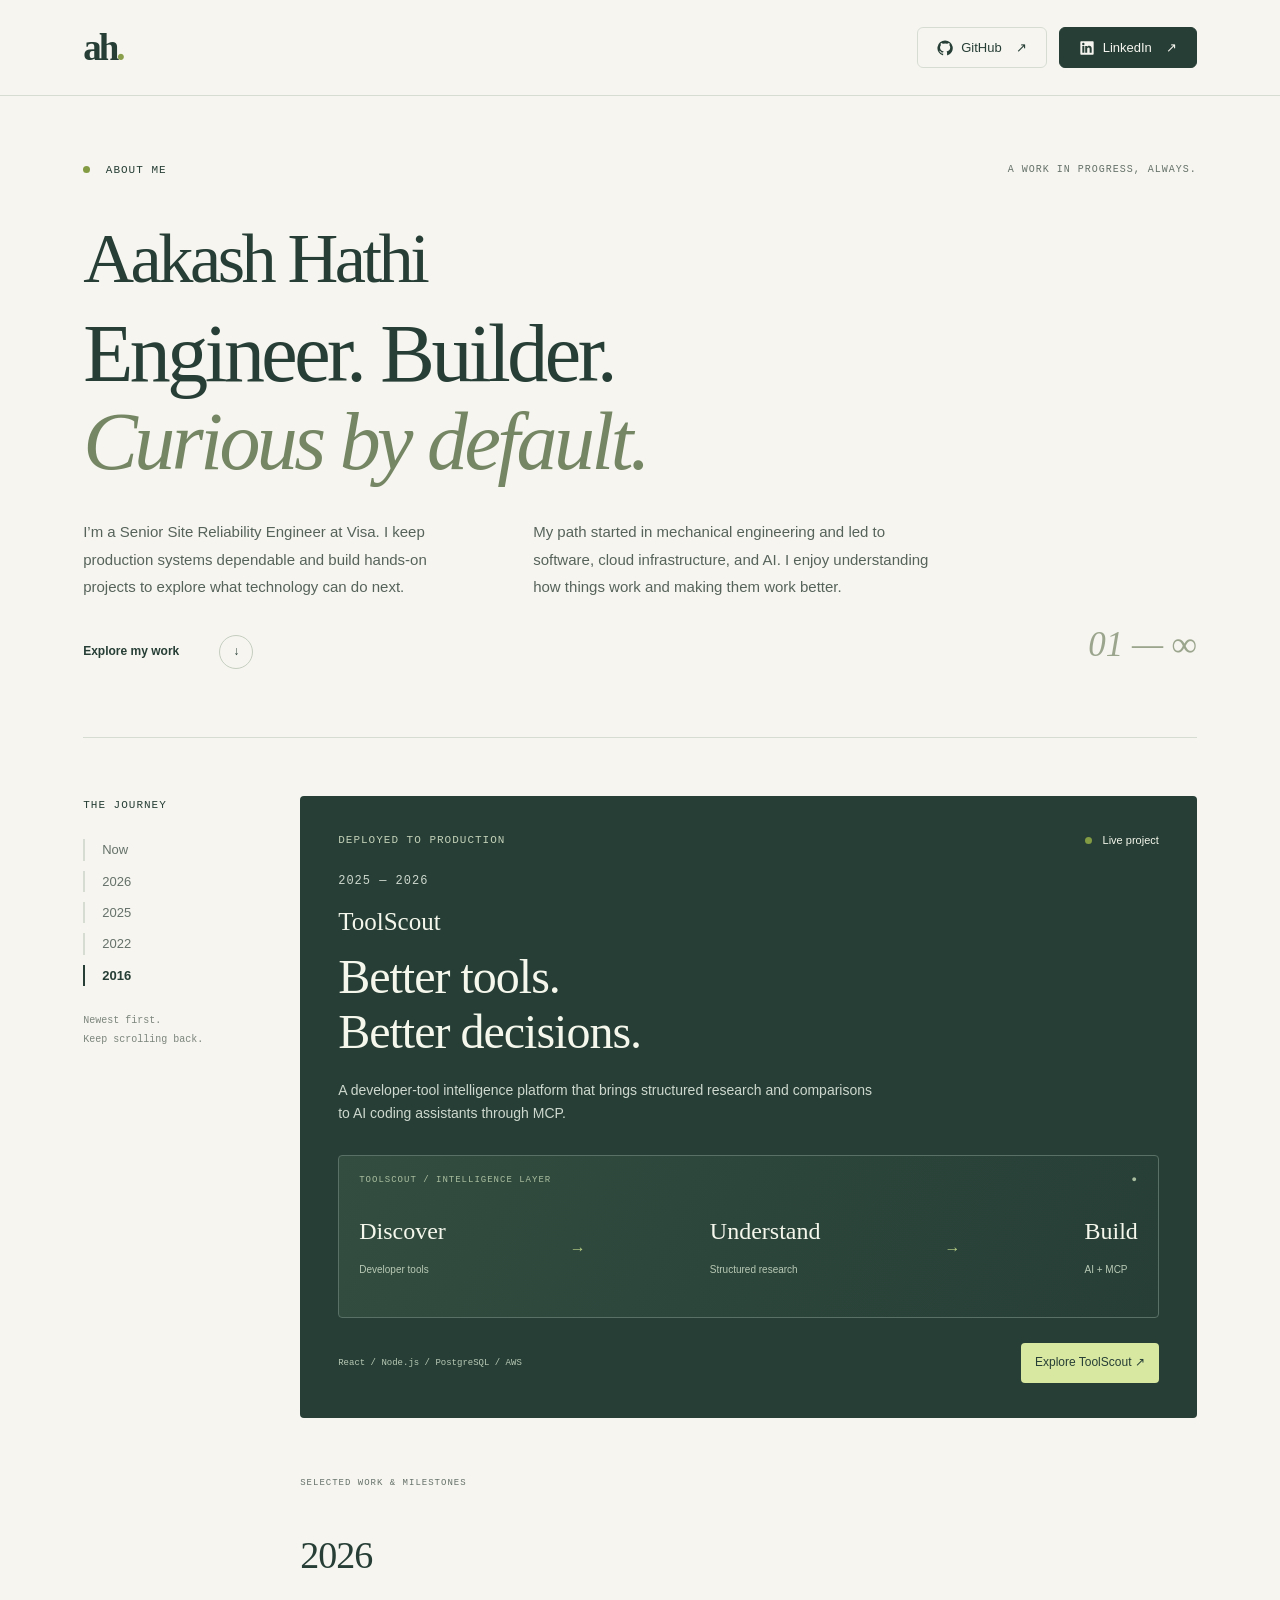
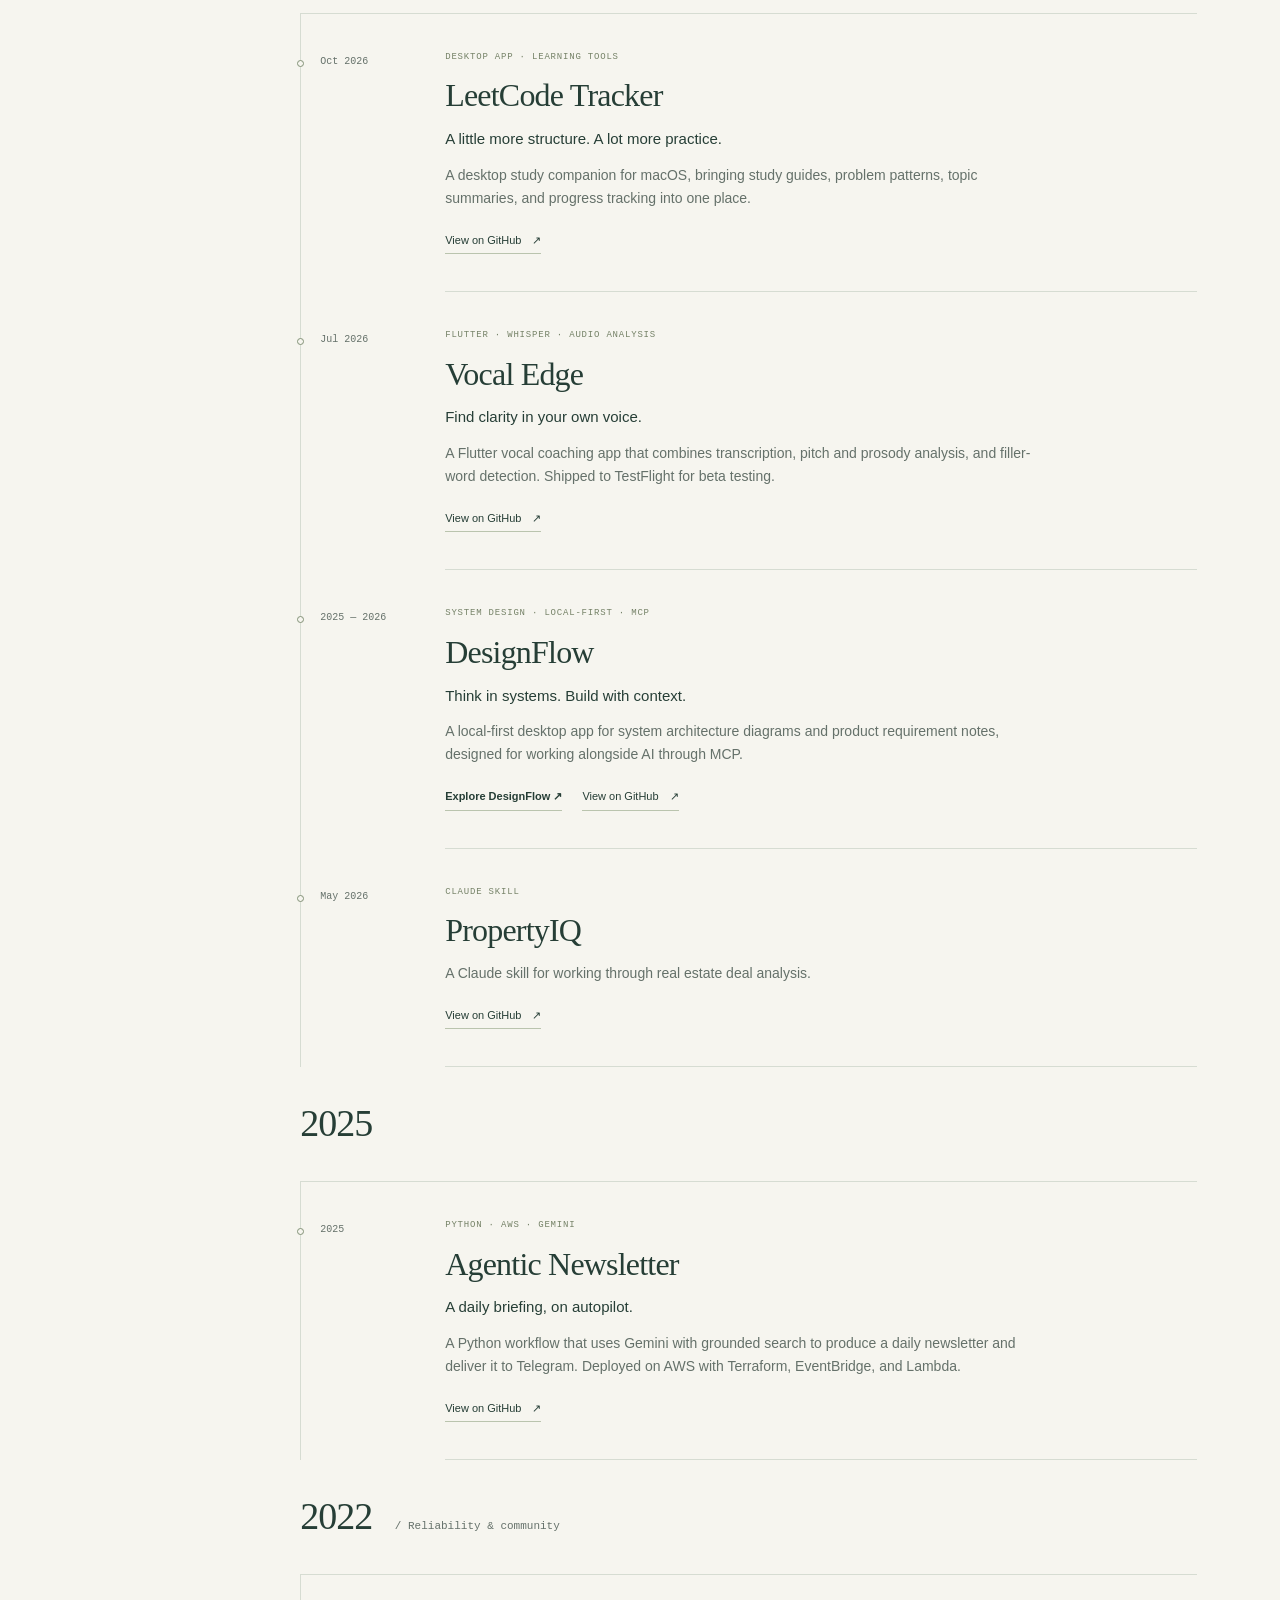
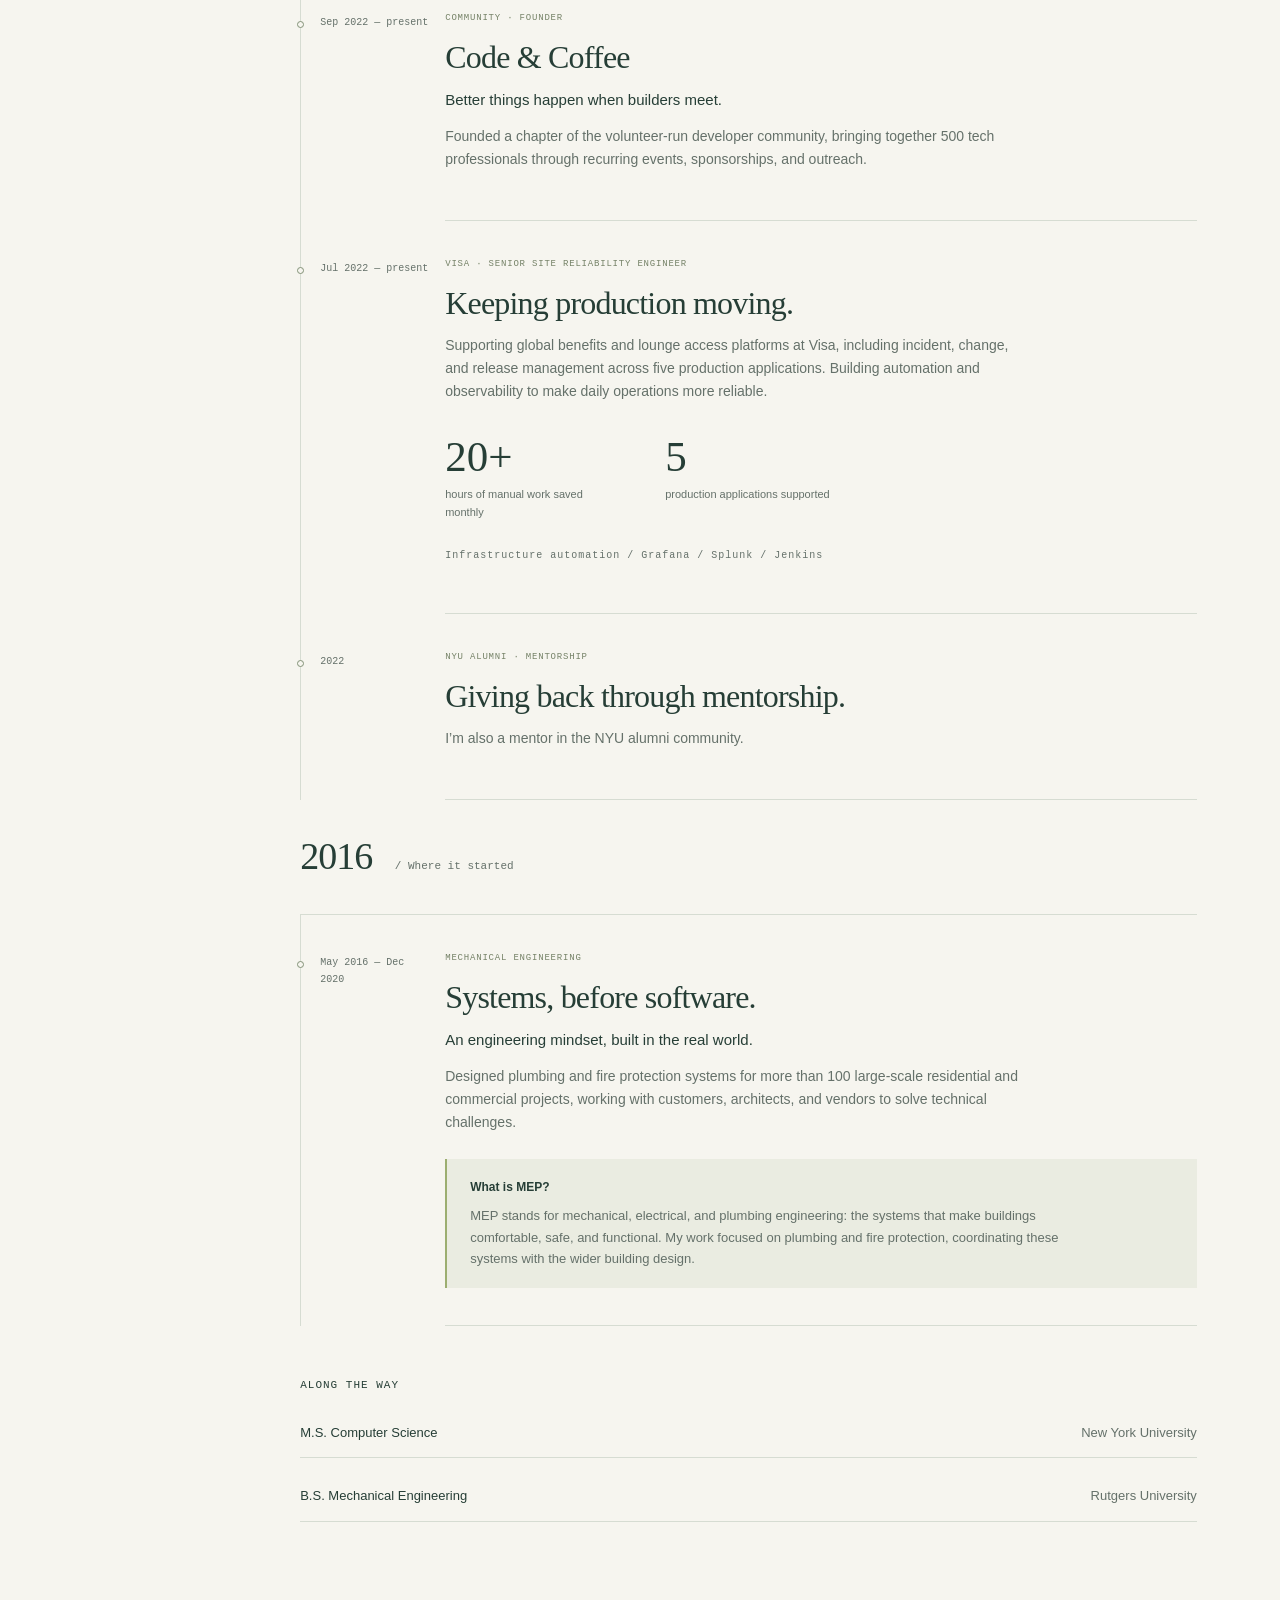
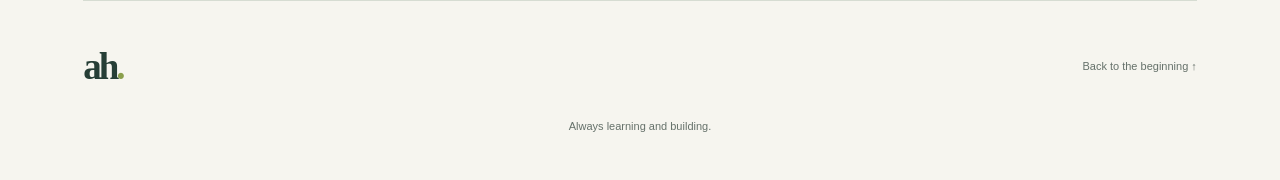
==== docs/aakashhathi_webpage/index.html @ d6ff2308 "Refine portfolio timeline and professional background" ====
<!DOCTYPE html>
<html lang="en"><head><meta charset="utf-8"/><meta content="width=device-width, initial-scale=1" name="viewport"/><title>Aakash Hathi — Engineer &amp; Builder</title><meta content="Aakash Hathi’s portfolio: production reliability, AI tools, cloud applications, and the engineering journey behind them." name="description"/><meta content="#f6f5ef" name="theme-color"/><link href="favicon.svg" rel="icon" type="image/svg+xml"/><link href="style.css" rel="stylesheet"/><script defer="" src="script.js"></script></head><body><a class="skip" href="#about">Skip to content</a><div aria-hidden="true" class="progress"></div><header><a aria-label="Aakash Hathi home" class="wordmark" href="#about">ah<span>.</span></a><nav aria-label="Social links"><a href="https://github.com/ah20-dev" rel="noopener noreferrer" target="_blank"><svg aria-hidden="true" focusable="false" viewbox="0 0 24 24"><path d="M12 .8a11.4 11.4 0 0 0-3.6 22.2c.6.1.8-.2.8-.6v-2.1c-3.3.7-4-1.4-4-1.4-.5-1.4-1.3-1.8-1.3-1.8-1.1-.8.1-.8.1-.8 1.2.1 1.8 1.2 1.8 1.2 1.1 1.8 2.8 1.3 3.5 1 .1-.8.4-1.3.8-1.6-2.7-.3-5.5-1.3-5.5-6a4.7 4.7 0 0 1 1.2-3.2c-.1-.3-.5-1.5.1-3.1 0 0 1-.3 3.3 1.2a11.5 11.5 0 0 1 6 0c2.3-1.5 3.3-1.2 3.3-1.2.6 1.6.2 2.8.1 3.1a4.7 4.7 0 0 1 1.2 3.2c0 4.7-2.8 5.7-5.5 6 .4.4.8 1.1.8 2.2v3.3c0 .4.2.7.8.6A11.4 11.4 0 0 0 12 .8Z" fill="currentColor"></path></svg>GitHub <span>↗</span></a><a class="social-fill" href="https://www.linkedin.com/in/aakashhathi/" rel="noopener noreferrer" target="_blank"><svg aria-hidden="true" focusable="false" viewbox="0 0 24 24"><path d="M20.5 2h-17C2.7 2 2 2.7 2 3.5v17c0 .8.7 1.5 1.5 1.5h17c.8 0 1.5-.7 1.5-1.5v-17c0-.8-.7-1.5-1.5-1.5ZM8 19H5V9h3V19ZM6.5 7.7a1.8 1.8 0 1 1 0-3.6 1.8 1.8 0 0 1 0 3.6ZM19 19h-3v-4.9c0-1.2 0-2.7-1.7-2.7s-2 1.3-2 2.6v5h-3V9h2.9v1.4h.1c.4-.8 1.4-1.7 2.9-1.7 3.1 0 3.8 2 3.8 4.6V19Z" fill="currentColor"></path></svg>LinkedIn <span>↗</span></a></nav></header><main><section class="hero" id="about"><div class="hero-top"><span class="eyebrow"><i></i> About me</span><span class="edition">A WORK IN PROGRESS, ALWAYS.</span></div><h1>Aakash Hathi<span>Engineer. Builder.<br/><em>Curious by default.</em></span></h1><div class="intro"><p>I’m a Senior Site Reliability Engineer at Visa. I keep production systems dependable and build hands-on projects to explore what technology can do next.</p><p>My path started in mechanical engineering and led to software, cloud infrastructure, and AI. I enjoy understanding how things work and making them work better.</p></div><a class="scroll-link" href="#current">Explore my work <span>↓</span></a><div aria-hidden="true" class="hero-index">01 — ∞</div></section>
<div class="journey"><aside class="rail"><span class="eyebrow">The journey</span><nav aria-label="Timeline"><a class="active" href="#current">Now</a><a href="#year-2026">2026</a><a href="#year-2025">2025</a><a href="#year-2022">2022</a><a href="#year-2016">2016</a></nav><span class="rail-note">Newest first.<br/>Keep scrolling back.</span></aside><div class="timeline"><section aria-labelledby="current-heading" class="current" id="current"><div class="section-label"><span class="eyebrow">Deployed to Production</span><span class="live"><i></i> Live project</span></div><p class="project-timeframe">2025 — 2026</p><h2 id="current-heading">ToolScout<span>Better tools.<br/>Better decisions.</span></h2><p>A developer-tool intelligence platform that brings structured research and comparisons to AI coding assistants through MCP.</p><div aria-label="ToolScout connects tool research to coding assistants through MCP" class="tool-visual"><div class="visual-top"><span>TOOLSCOUT / INTELLIGENCE LAYER</span><span>●</span></div><div class="flow"><span>Discover<br/><small>Developer tools</small></span><b>→</b><span>Understand<br/><small>Structured research</small></span><b>→</b><span>Build<br/><small>AI + MCP</small></span></div></div><div class="feature-bottom"><span>React / Node.js / PostgreSQL / AWS</span><a href="https://toolscout-ai.dev" rel="noopener noreferrer" target="_blank">Explore ToolScout ↗</a></div></section><div class="timeline-intro"><span>SELECTED WORK &amp; MILESTONES</span></div><section aria-labelledby="heading-2026" class="era" id="year-2026"><h2 class="year" id="heading-2026">2026</h2><article class="entry" data-date="2026-10"><div class="date"><span class="dot"></span><time datetime="2026-10">Oct 2026</time></div><div class="entry-body"><div class="eyebrow">Desktop app · Learning tools</div><h3>LeetCode Tracker</h3><p class="tagline">A little more structure. A lot more practice.</p><p>A desktop study companion for macOS, bringing study guides, problem patterns, topic summaries, and progress tracking into one place.</p><div class="links"><a href="https://github.com/ah20-dev/leetCode_Tracker" rel="noopener noreferrer" target="_blank">View on GitHub <span>↗</span></a></div></div></article><article class="entry" data-date="2026-07"><div class="date"><span class="dot"></span><time datetime="2026-07">Jul 2026</time></div><div class="entry-body"><div class="eyebrow">Flutter · Whisper · Audio analysis</div><h3>Vocal Edge</h3><p class="tagline">Find clarity in your own voice.</p><p>A Flutter vocal coaching app that combines transcription, pitch and prosody analysis, and filler-word detection. Shipped to TestFlight for beta testing.</p><div class="links"><a href="https://github.com/ah20-dev/vocalEdge" rel="noopener noreferrer" target="_blank">View on GitHub <span>↗</span></a></div></div></article><article class="entry" data-date="2025/2026"><div class="date"><span class="dot"></span><time datetime="2025">2025</time> — <time datetime="2026">2026</time></div><div class="entry-body"><div class="eyebrow">System design · Local-first · MCP</div><h3>DesignFlow</h3><p class="tagline">Think in systems. Build with context.</p><p>A local-first desktop app for system architecture diagrams and product requirement notes, designed for working alongside AI through MCP.</p><div class="links"><a class="primary-link" href="https://ah20-dev.github.io/designFlow-webpage/" rel="noopener noreferrer" target="_blank">Explore DesignFlow ↗</a><a href="https://github.com/ah20-dev/designFlow-webpage" rel="noopener noreferrer" target="_blank">View on GitHub <span>↗</span></a></div></div></article><article class="entry" data-date="2026-05"><div class="date"><span class="dot"></span><time datetime="2026-05">May 2026</time></div><div class="entry-body"><div class="eyebrow">Claude skill</div><h3>PropertyIQ</h3><p>A Claude skill for working through real estate deal analysis.</p><div class="links"><a href="https://github.com/ah20-dev/propertyiq" rel="noopener noreferrer" target="_blank">View on GitHub <span>↗</span></a></div></div></article></section><section aria-labelledby="heading-2025" class="era" id="year-2025"><h2 class="year" id="heading-2025">2025</h2><article class="entry" data-date="2025"><div class="date"><span class="dot"></span><time datetime="2025">2025</time></div><div class="entry-body"><div class="eyebrow">Python · AWS · Gemini</div><h3>Agentic Newsletter</h3><p class="tagline">A daily briefing, on autopilot.</p><p>A Python workflow that uses Gemini with grounded search to produce a daily newsletter and deliver it to Telegram. Deployed on AWS with Terraform, EventBridge, and Lambda.</p><div class="links"><a href="https://github.com/ah20-dev/ai-newsletter" rel="noopener noreferrer" target="_blank">View on GitHub <span>↗</span></a></div></div></article></section><section aria-labelledby="heading-2022" class="era" id="year-2022"><h2 class="year" id="heading-2022">2022<span> / Reliability &amp; community</span></h2>
<article class="entry"><div class="date"><span class="dot"></span>Sep 2022 — present</div><div class="entry-body"><div class="eyebrow">Community · Founder</div><h3>Code &amp; Coffee</h3><p class="tagline">Better things happen when builders meet.</p><p>Founded a chapter of the volunteer-run developer community, bringing together 500 tech professionals through recurring events, sponsorships, and outreach.</p></div></article>
<article class="entry"><div class="date"><span class="dot"></span>Jul 2022 — present</div><div class="entry-body"><div class="eyebrow">Visa · Senior Site Reliability Engineer</div><h3>Keeping production moving.</h3><p>Supporting global benefits and lounge access platforms at Visa, including incident, change, and release management across five production applications. Building automation and observability to make daily operations more reliable.</p><div class="metrics"><div><strong>20+</strong><span>hours of manual work saved monthly</span></div><div><strong>5</strong><span>production applications supported</span></div></div><p class="stack">Infrastructure automation / Grafana / Splunk / Jenkins</p></div></article>
<article class="entry"><div class="date"><span class="dot"></span>2022</div><div class="entry-body"><div class="eyebrow">NYU Alumni · Mentorship</div><h3>Giving back through mentorship.</h3><p>I’m also a mentor in the NYU alumni community.</p></div></article></section><section aria-labelledby="heading-2016" class="era" id="year-2016"><h2 class="year" id="heading-2016">2016<span> / Where it started</span></h2><article class="entry"><div class="date"><span class="dot"></span>May 2016 — Dec 2020</div><div class="entry-body"><div class="eyebrow">Mechanical engineering</div><h3>Systems, before software.</h3><p class="tagline">An engineering mindset, built in the real world.</p><p>Designed plumbing and fire protection systems for more than 100 large-scale residential and commercial projects, working with customers, architects, and vendors to solve technical challenges.</p><aside class="mep"><h4>What is MEP?</h4><p>MEP stands for mechanical, electrical, and plumbing engineering: the systems that make buildings comfortable, safe, and functional. My work focused on plumbing and fire protection, coordinating these systems with the wider building design.</p></aside></div></article></section><section class="education"><span class="eyebrow">Along the way</span><p>M.S. Computer Science <span>New York University</span></p><p>B.S. Mechanical Engineering <span>Rutgers University</span></p></section></div></div></main><footer><div><a class="wordmark" href="#about">ah<span>.</span></a></div><a href="#about">Back to the beginning ↑</a><p>Always learning and building.</p></footer></body></html>
---- docs/aakashhathi_webpage/style.css ----
:root{--paper:#f6f5ef;--ink:#263e36;--muted:#65716a;--line:#d6dcd2;--accent:#d9e8a1}*{box-sizing:border-box}html{scroll-behavior:smooth;scroll-padding-top:110px}body{margin:0;background:var(--paper);color:var(--ink);font-family:Arial,Helvetica,sans-serif;font-size:16px;line-height:1.65}a{color:inherit;text-decoration:none}a:focus-visible{outline:3px solid #6b8129;outline-offset:6px}a:hover{color:#697f33}header{height:96px;padding:0 6.5%;display:flex;justify-content:space-between;align-items:center;position:sticky;top:0;z-index:10;background:rgba(246,245,239,.95);border-bottom:1px solid var(--line);backdrop-filter:blur(14px)}.wordmark{font-family:Georgia,serif;font-size:37px;letter-spacing:-3px;font-weight:bold}.wordmark span{color:#8a9f4c}header nav{display:flex;gap:12px}header nav a{padding:9px 19px;border:1px solid var(--line);border-radius:6px;font-size:13px}header nav a span{margin-left:16px}.social-fill{background:var(--ink);color:var(--paper);border-color:var(--ink)}.social-fill:hover{background:#3d594d;color:white}.progress{position:fixed;left:0;top:0;height:3px;width:100%;transform:scaleX(0);transform-origin:left;background:#8ba444;z-index:20}.hero{position:relative;padding:65px 0 68px;max-width:1180px;margin:auto}.hero-top{display:flex;justify-content:space-between;align-items:center}.eyebrow,.edition,.timeline-intro,.rail-note,.date,.stack,.feature-bottom>span,.visual-top{font-family:monospace;font-size:11px;letter-spacing:1px}.eyebrow{text-transform:uppercase;display:block}.eyebrow i,.live i{display:inline-block;width:7px;height:7px;border-radius:50%;background:#839b43;margin-right:8px}.edition{font-size:10px;color:var(--muted)}h1{font-family:Georgia,'Times New Roman',serif;font-size:clamp(42px,5.5vw,76px);font-weight:400;line-height:1.07;letter-spacing:-3.5px;margin:42px 0 26px}h1>span{display:block;font-size:clamp(50px,6.4vw,88px);margin-top:14px}h1 em{font-weight:400;color:#758664}.intro{display:grid;grid-template-columns:1fr 1fr;gap:50px;max-width:850px;margin-top:32px}.intro p{margin:0;color:#56635b;font-size:15px;line-height:1.85}.scroll-link{display:inline-flex;gap:40px;align-items:center;margin-top:34px;font-size:12px;font-weight:bold}.scroll-link span{display:grid;place-items:center;width:34px;height:34px;border-radius:50%;border:1px solid #c5cec0}.hero-index{position:absolute;right:0;bottom:63px;font-family:Georgia,serif;font-style:italic;font-size:35px;color:#9ba58e}.journey{border-top:1px solid var(--line);max-width:1180px;margin:0 auto;display:grid;grid-template-columns:185px minmax(0,1fr);gap:32px;padding-top:58px}.rail{position:sticky;top:140px;align-self:start}.rail nav{display:flex;flex-direction:column;gap:10px;margin:25px 0}.rail nav a{font-size:13px;color:var(--muted);padding-left:17px;border-left:2px solid var(--line)}.rail nav a.active{border-color:var(--ink);color:var(--ink);font-weight:bold}.rail-note{display:block;color:#7b857c;font-size:10px;line-height:1.9;letter-spacing:0}.current{padding:35px 38px;background:var(--ink);color:#f5f7ec;border-radius:4px}.section-label{display:flex;justify-content:space-between;gap:10px}.current .eyebrow{color:#c3d1b8}.live{font-size:11px}.current h2{font-family:Georgia,serif;font-weight:400;font-size:25px;line-height:1.15;margin:28px 0 20px}.current h2 span{display:block;font-size:clamp(30px,4vw,48px);margin-top:12px;letter-spacing:-1px}.current>p{color:#ced8ce;max-width:540px;font-size:14px}.tool-visual{border:1px solid #587065;margin:30px 0 25px;border-radius:4px;background:linear-gradient(115deg,#334d40,#263e36);padding:17px 20px}.visual-top{display:flex;justify-content:space-between;color:#aabe9f;font-size:9px}.flow{display:flex;align-items:center;justify-content:space-between;gap:10px;padding:27px 0 18px}.flow>span{font-family:Georgia,serif;font-size:24px;line-height:1.4}.flow small{font-family:Arial,sans-serif;font-size:10px;color:#b8c9b5}.flow b{font-weight:normal;color:#b5cd83}.feature-bottom{display:flex;justify-content:space-between;align-items:center;gap:14px}.feature-bottom>span{font-size:9px;letter-spacing:0;color:#b8c9b5}.feature-bottom a{font-size:12px;background:var(--accent);color:#263e36;border-radius:4px;padding:10px 14px;white-space:nowrap}.timeline-intro{display:flex;justify-content:space-between;font-size:9px;margin:58px 0 8px;color:var(--muted)}.era{scroll-margin-top:110px}.year{font-size:38px;letter-spacing:-1px;font-family:Georgia,serif;font-weight:400;margin:0;padding:25px 0 26px;border-bottom:1px solid var(--line)}.year span{font-family:monospace;font-size:11px;letter-spacing:0;color:var(--muted);margin-left:16px}.entry{display:grid;grid-template-columns:145px minmax(0,1fr);position:relative}.date{padding:40px 13px 0 19px;position:relative;font-size:10px;letter-spacing:0;color:var(--muted);border-left:1px solid var(--line)}.dot{width:7px;height:7px;position:absolute;top:46px;left:-4px;border-radius:50%;background:var(--paper);border:1px solid #819075}.entry-body{padding:36px 0 37px;border-bottom:1px solid var(--line)}.entry-body>.eyebrow{font-size:9px;color:#758267;letter-spacing:.8px}h3{font-family:Georgia,serif;font-weight:400;font-size:32px;line-height:1.2;letter-spacing:-.8px;margin:12px 0 12px}.entry-body p{font-size:14px;color:var(--muted);max-width:590px;margin:12px 0}.entry-body .tagline{font-size:15px;color:var(--ink)}.links{display:flex;gap:20px;flex-wrap:wrap;font-size:11px;margin-top:21px}.links a{border-bottom:1px solid #bac4ae;padding-bottom:4px}.links a span{margin-left:8px}.primary-link{font-weight:bold}.metrics{display:flex;gap:50px;margin:26px 0}.metrics>div{max-width:170px}.metrics strong{font-size:43px;font-family:Georgia,serif;line-height:1.3;font-weight:400}.metrics span{display:block;font-size:11px;color:var(--muted)}.entry-body .stack{font-size:10px}.mep{background:#eaece1;border-left:2px solid #9cae70;padding:19px 23px;margin-top:25px}.mep h4{font-size:12px;margin:0}.mep p{font-size:13px;margin:7px 0 0}.education{padding:50px 0 65px}.education h2{font-family:Georgia,serif;font-weight:400;font-size:30px}.education p{font-size:13px;padding:14px 0;border-bottom:1px solid var(--line);display:flex;justify-content:space-between;gap:20px}.education p span{color:var(--muted)}footer{max-width:1180px;margin:auto;border-top:1px solid var(--line);padding:35px 0 45px;display:flex;align-items:center;justify-content:space-between}footer>div{display:flex;align-items:center;gap:25px}footer p,footer>a{font-size:11px;color:var(--muted)}.skip{position:fixed;left:15px;top:-80px;z-index:50;background:var(--ink);color:white;padding:10px}.skip:focus{top:10px}@media(min-width:1450px){.hero{padding-top:85px;padding-bottom:85px}}@media(max-width:1320px){.hero,.journey,footer{margin-left:6.5%;margin-right:6.5%}}@media(max-width:850px){.journey{grid-template-columns:100px minmax(0,1fr);gap:22px}.entry{grid-template-columns:1fr}.date{border:0;padding:30px 0 0}.dot{display:none}.entry-body{padding-top:14px}.current{padding:28px}.feature-bottom{flex-wrap:wrap}.intro{gap:28px}.hero-index{display:none}.flow>span{font-size:20px}.flow small{font-size:9px}.edition{display:none}}@media(max-width:600px){header{height:76px;padding:0 6%}header nav a{padding:7px 12px}header nav a span{margin-left:7px}.hero{padding-top:38px;padding-bottom:40px}h1{letter-spacing:-2px;margin-top:29px}h1>span{font-size:48px;letter-spacing:-2px}.intro{grid-template-columns:1fr;gap:14px}.intro p{font-size:14px}.journey{display:block;padding-top:28px}.rail{position:static;margin-bottom:28px}.rail>.eyebrow,.rail-note{display:none}.rail nav{flex-direction:row;justify-content:space-between;gap:8px;margin:0}.rail nav a{padding-left:0;border-left:0;border-bottom:2px solid var(--line);font-size:11px;padding-bottom:7px}.rail nav a.active{border-color:var(--ink)}.current{padding:24px 20px}.current h2 span{font-size:37px}.current .eyebrow{font-size:9px}.live{font-size:9px}.tool-visual{padding:13px 12px}.visual-top{font-size:7px}.flow{gap:5px}.flow>span{font-size:17px}.flow small{font-size:8px}.feature-bottom{gap:18px}.timeline-intro{font-size:8px;margin-top:40px}.year span{font-size:9px;margin-left:8px}.entry-body{padding-bottom:30px}.year{font-size:33px}.education p{display:block}.education p span{display:block;margin-top:5px}footer>div{display:block}footer{gap:20px}.metrics{gap:30px}}@media(prefers-reduced-motion:reduce){html{scroll-behavior:auto}*{transition:none!important}}

header nav a{display:inline-flex;align-items:center;gap:8px}header nav a svg{width:16px;height:16px;flex:none}header nav a span{margin-left:6px}.project-timeframe{font-family:monospace;font-size:12px!important;letter-spacing:1px;margin-top:23px!important;margin-bottom:-12px!important}footer{flex-wrap:wrap}footer>p{flex-basis:100%;text-align:center;margin:20px 0 0}@media(max-width:600px){header nav a{gap:6px;padding:7px 10px}.section-label{flex-wrap:wrap}}
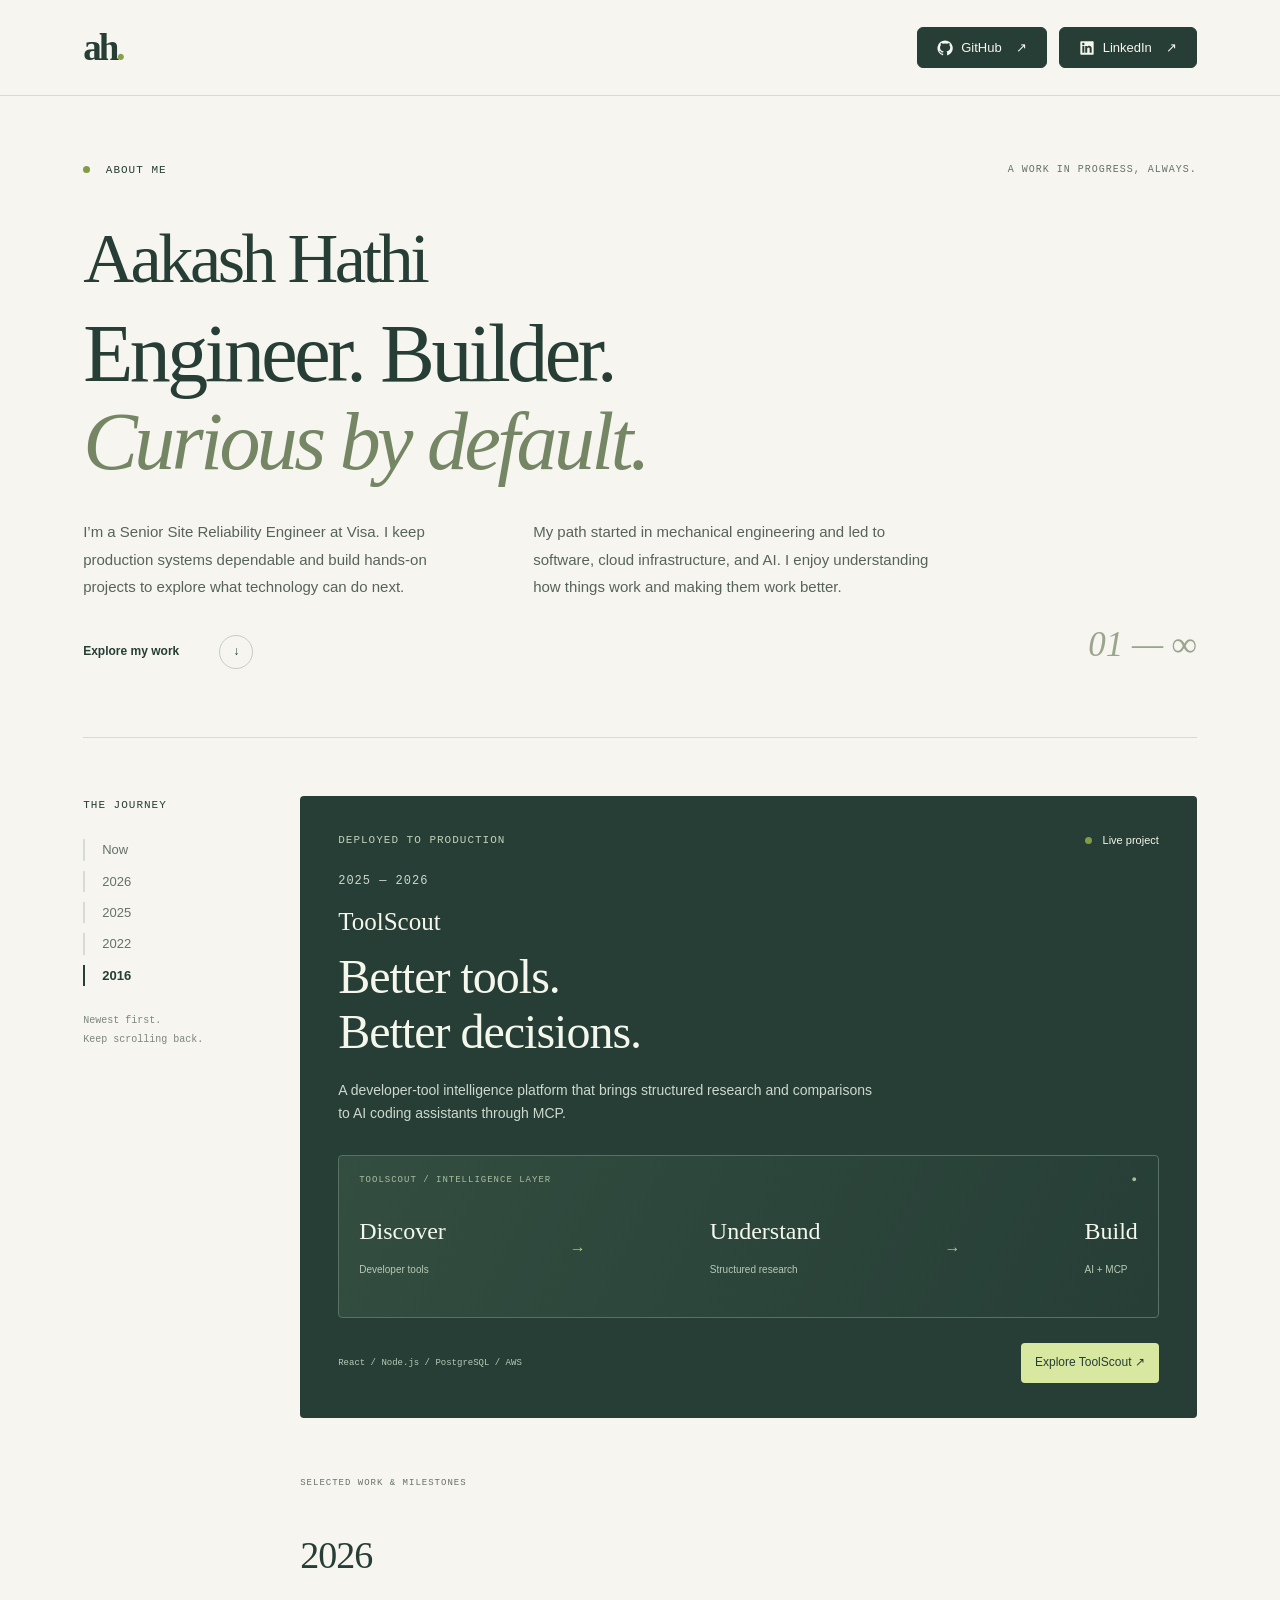
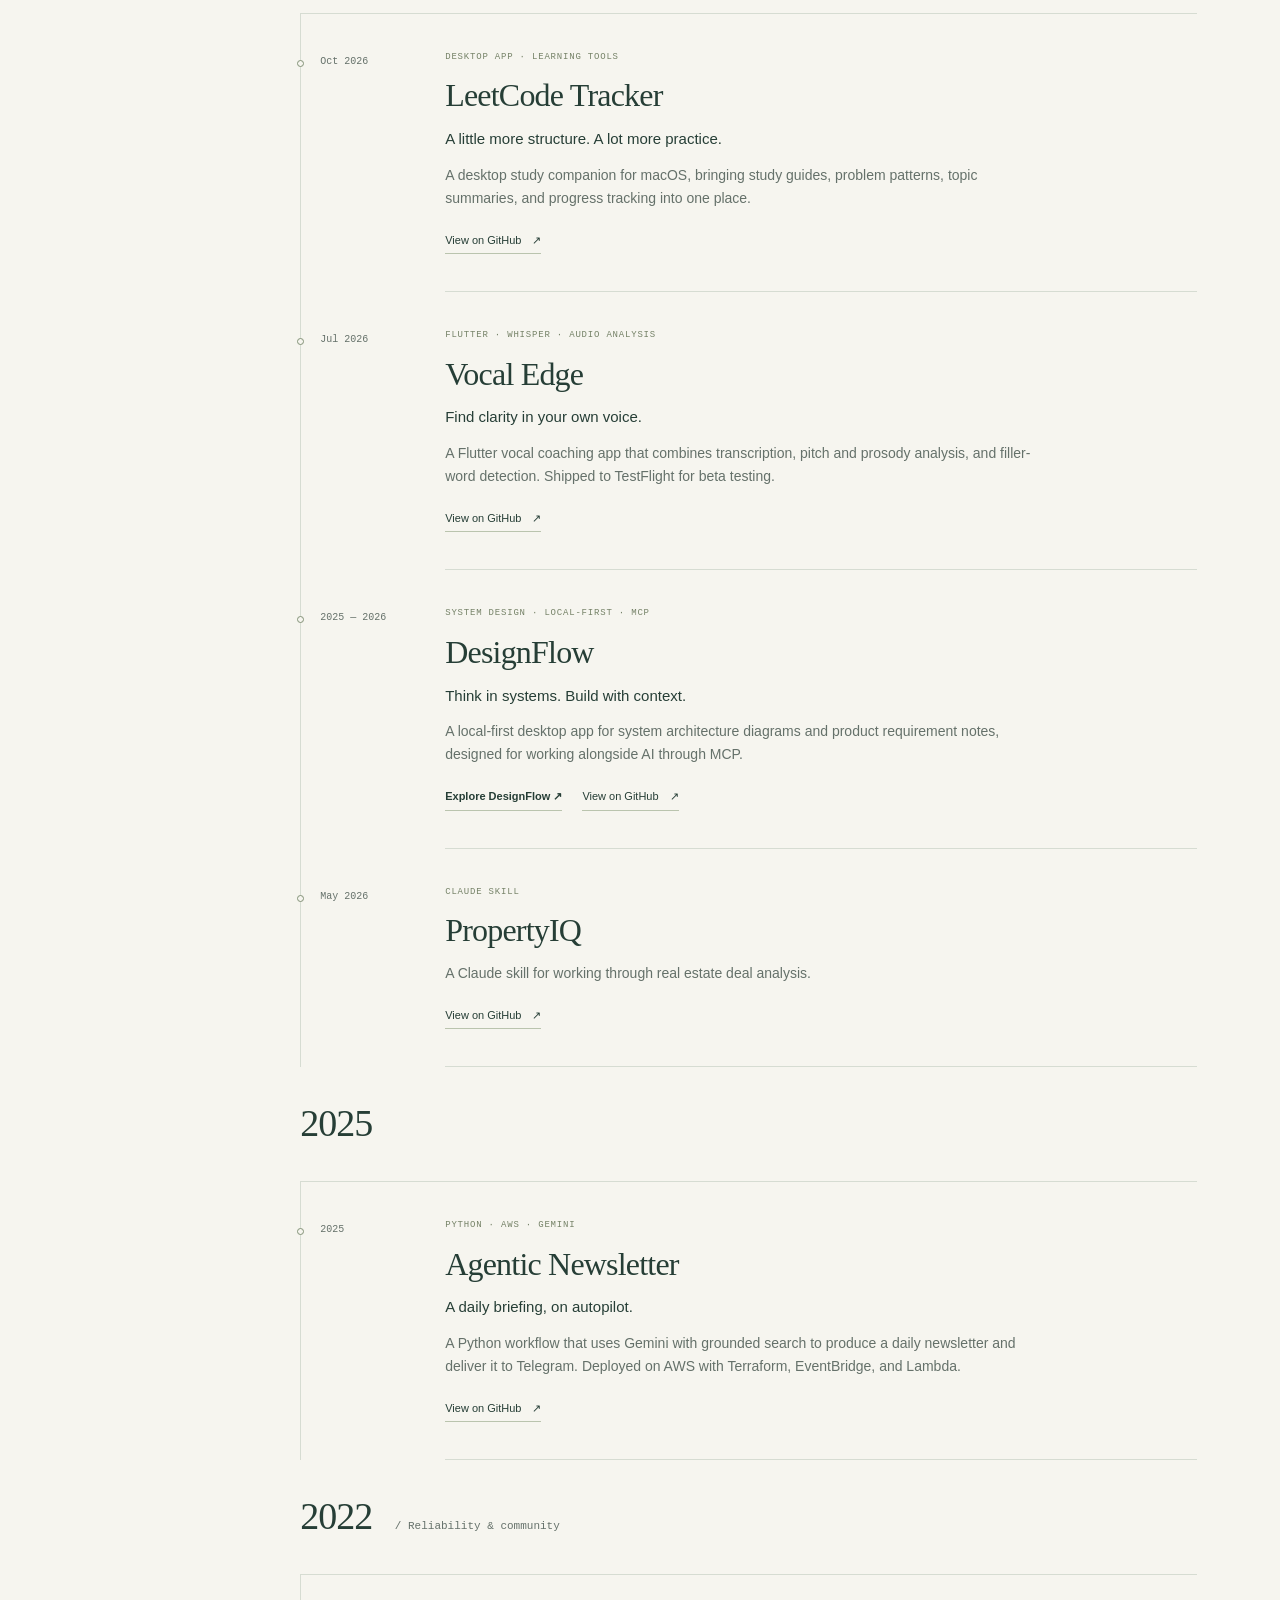
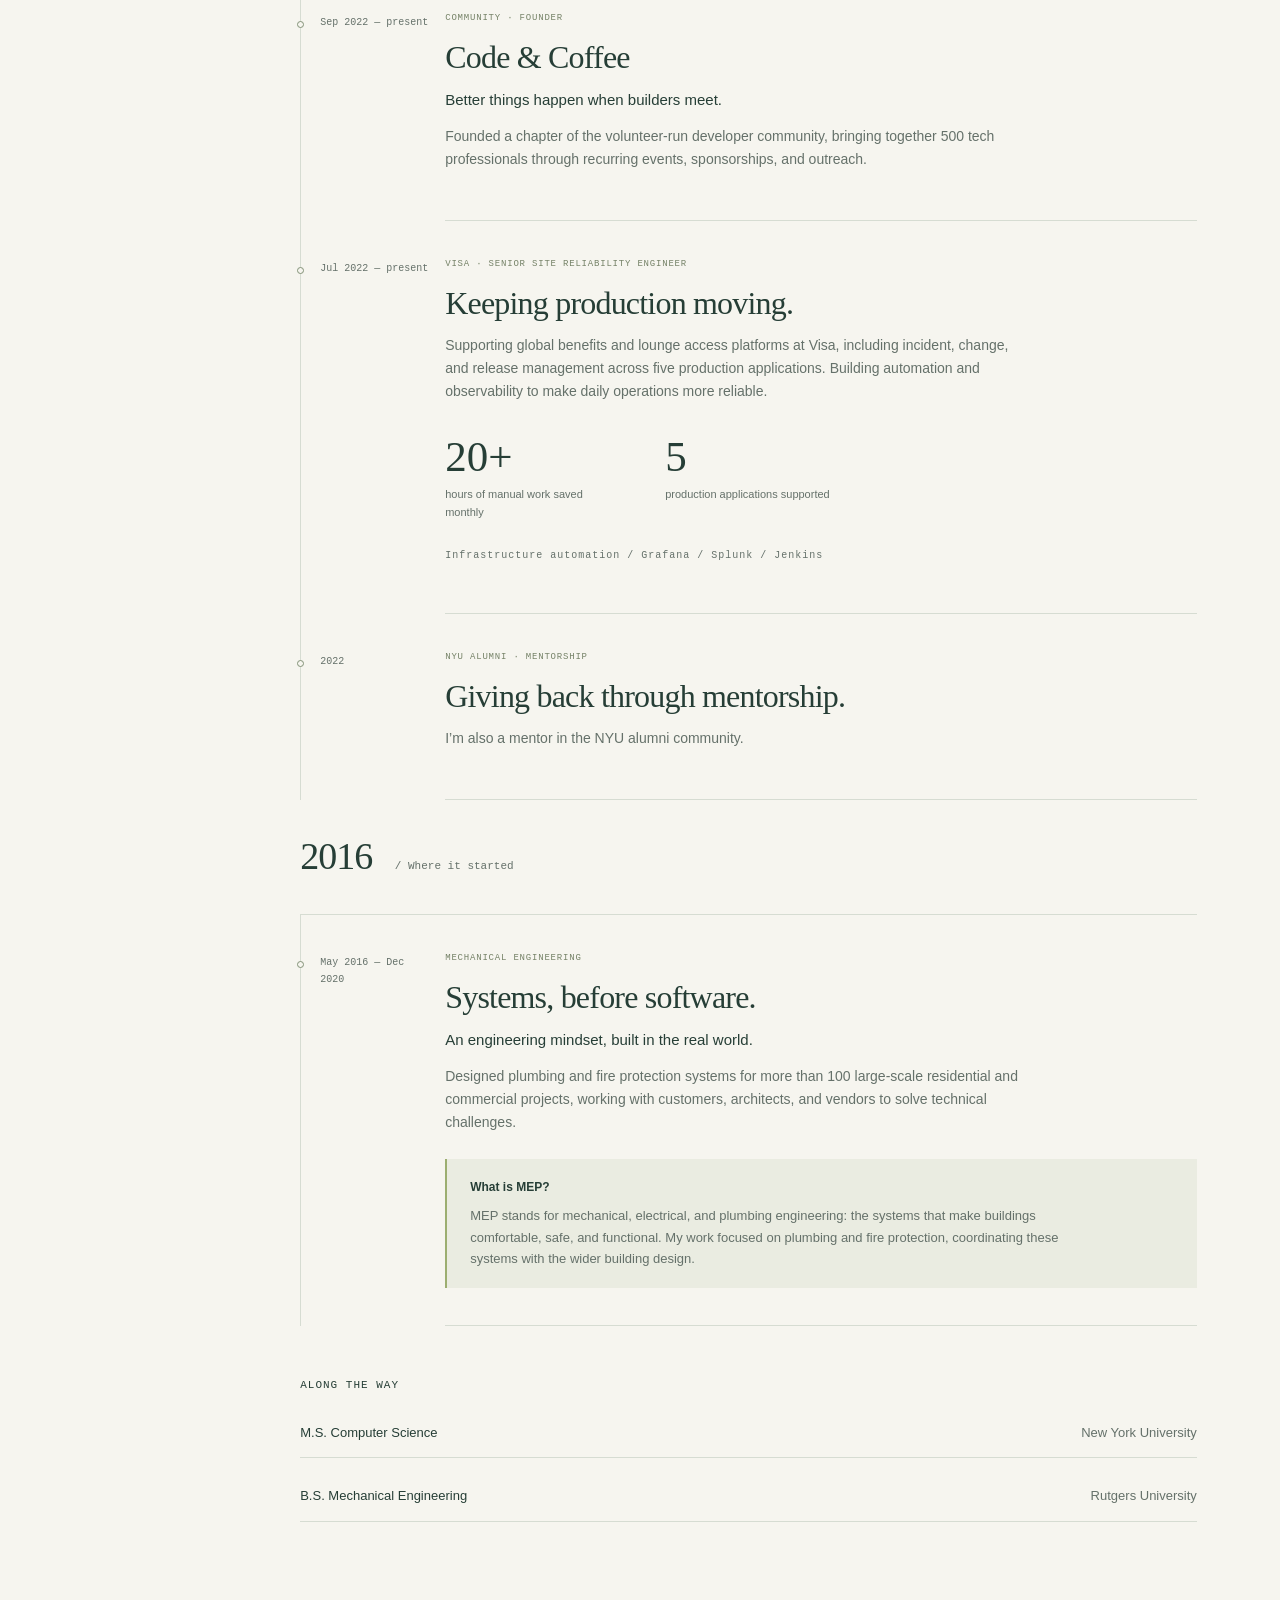
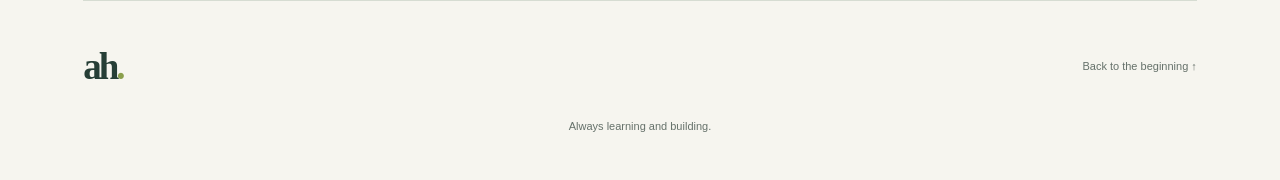
==== commit 187e8b57: "Match GitHub and LinkedIn green button styles" ====
--- a/docs/aakashhathi_webpage/index.html
+++ b/docs/aakashhathi_webpage/index.html
@@ -1,5 +1,5 @@
 <!DOCTYPE html>
-<html lang="en"><head><meta charset="utf-8"/><meta content="width=device-width, initial-scale=1" name="viewport"/><title>Aakash Hathi — Engineer &amp; Builder</title><meta content="Aakash Hathi’s portfolio: production reliability, AI tools, cloud applications, and the engineering journey behind them." name="description"/><meta content="#f6f5ef" name="theme-color"/><link href="favicon.svg" rel="icon" type="image/svg+xml"/><link href="style.css" rel="stylesheet"/><script defer="" src="script.js"></script></head><body><a class="skip" href="#about">Skip to content</a><div aria-hidden="true" class="progress"></div><header><a aria-label="Aakash Hathi home" class="wordmark" href="#about">ah<span>.</span></a><nav aria-label="Social links"><a href="https://github.com/ah20-dev" rel="noopener noreferrer" target="_blank"><svg aria-hidden="true" focusable="false" viewbox="0 0 24 24"><path d="M12 .8a11.4 11.4 0 0 0-3.6 22.2c.6.1.8-.2.8-.6v-2.1c-3.3.7-4-1.4-4-1.4-.5-1.4-1.3-1.8-1.3-1.8-1.1-.8.1-.8.1-.8 1.2.1 1.8 1.2 1.8 1.2 1.1 1.8 2.8 1.3 3.5 1 .1-.8.4-1.3.8-1.6-2.7-.3-5.5-1.3-5.5-6a4.7 4.7 0 0 1 1.2-3.2c-.1-.3-.5-1.5.1-3.1 0 0 1-.3 3.3 1.2a11.5 11.5 0 0 1 6 0c2.3-1.5 3.3-1.2 3.3-1.2.6 1.6.2 2.8.1 3.1a4.7 4.7 0 0 1 1.2 3.2c0 4.7-2.8 5.7-5.5 6 .4.4.8 1.1.8 2.2v3.3c0 .4.2.7.8.6A11.4 11.4 0 0 0 12 .8Z" fill="currentColor"></path></svg>GitHub <span>↗</span></a><a class="social-fill" href="https://www.linkedin.com/in/aakashhathi/" rel="noopener noreferrer" target="_blank"><svg aria-hidden="true" focusable="false" viewbox="0 0 24 24"><path d="M20.5 2h-17C2.7 2 2 2.7 2 3.5v17c0 .8.7 1.5 1.5 1.5h17c.8 0 1.5-.7 1.5-1.5v-17c0-.8-.7-1.5-1.5-1.5ZM8 19H5V9h3V19ZM6.5 7.7a1.8 1.8 0 1 1 0-3.6 1.8 1.8 0 0 1 0 3.6ZM19 19h-3v-4.9c0-1.2 0-2.7-1.7-2.7s-2 1.3-2 2.6v5h-3V9h2.9v1.4h.1c.4-.8 1.4-1.7 2.9-1.7 3.1 0 3.8 2 3.8 4.6V19Z" fill="currentColor"></path></svg>LinkedIn <span>↗</span></a></nav></header><main><section class="hero" id="about"><div class="hero-top"><span class="eyebrow"><i></i> About me</span><span class="edition">A WORK IN PROGRESS, ALWAYS.</span></div><h1>Aakash Hathi<span>Engineer. Builder.<br/><em>Curious by default.</em></span></h1><div class="intro"><p>I’m a Senior Site Reliability Engineer at Visa. I keep production systems dependable and build hands-on projects to explore what technology can do next.</p><p>My path started in mechanical engineering and led to software, cloud infrastructure, and AI. I enjoy understanding how things work and making them work better.</p></div><a class="scroll-link" href="#current">Explore my work <span>↓</span></a><div aria-hidden="true" class="hero-index">01 — ∞</div></section>
+<html lang="en"><head><meta charset="utf-8"/><meta content="width=device-width, initial-scale=1" name="viewport"/><title>Aakash Hathi — Engineer &amp; Builder</title><meta content="Aakash Hathi’s portfolio: production reliability, AI tools, cloud applications, and the engineering journey behind them." name="description"/><meta content="#f6f5ef" name="theme-color"/><link href="favicon.svg" rel="icon" type="image/svg+xml"/><link href="style.css" rel="stylesheet"/><script defer="" src="script.js"></script></head><body><a class="skip" href="#about">Skip to content</a><div aria-hidden="true" class="progress"></div><header><a aria-label="Aakash Hathi home" class="wordmark" href="#about">ah<span>.</span></a><nav aria-label="Social links"><a class="social-fill" href="https://github.com/ah20-dev" rel="noopener noreferrer" target="_blank"><svg aria-hidden="true" focusable="false" viewbox="0 0 24 24"><path d="M12 .8a11.4 11.4 0 0 0-3.6 22.2c.6.1.8-.2.8-.6v-2.1c-3.3.7-4-1.4-4-1.4-.5-1.4-1.3-1.8-1.3-1.8-1.1-.8.1-.8.1-.8 1.2.1 1.8 1.2 1.8 1.2 1.1 1.8 2.8 1.3 3.5 1 .1-.8.4-1.3.8-1.6-2.7-.3-5.5-1.3-5.5-6a4.7 4.7 0 0 1 1.2-3.2c-.1-.3-.5-1.5.1-3.1 0 0 1-.3 3.3 1.2a11.5 11.5 0 0 1 6 0c2.3-1.5 3.3-1.2 3.3-1.2.6 1.6.2 2.8.1 3.1a4.7 4.7 0 0 1 1.2 3.2c0 4.7-2.8 5.7-5.5 6 .4.4.8 1.1.8 2.2v3.3c0 .4.2.7.8.6A11.4 11.4 0 0 0 12 .8Z" fill="currentColor"></path></svg>GitHub <span>↗</span></a><a class="social-fill" href="https://www.linkedin.com/in/aakashhathi/" rel="noopener noreferrer" target="_blank"><svg aria-hidden="true" focusable="false" viewbox="0 0 24 24"><path d="M20.5 2h-17C2.7 2 2 2.7 2 3.5v17c0 .8.7 1.5 1.5 1.5h17c.8 0 1.5-.7 1.5-1.5v-17c0-.8-.7-1.5-1.5-1.5ZM8 19H5V9h3V19ZM6.5 7.7a1.8 1.8 0 1 1 0-3.6 1.8 1.8 0 0 1 0 3.6ZM19 19h-3v-4.9c0-1.2 0-2.7-1.7-2.7s-2 1.3-2 2.6v5h-3V9h2.9v1.4h.1c.4-.8 1.4-1.7 2.9-1.7 3.1 0 3.8 2 3.8 4.6V19Z" fill="currentColor"></path></svg>LinkedIn <span>↗</span></a></nav></header><main><section class="hero" id="about"><div class="hero-top"><span class="eyebrow"><i></i> About me</span><span class="edition">A WORK IN PROGRESS, ALWAYS.</span></div><h1>Aakash Hathi<span>Engineer. Builder.<br/><em>Curious by default.</em></span></h1><div class="intro"><p>I’m a Senior Site Reliability Engineer at Visa. I keep production systems dependable and build hands-on projects to explore what technology can do next.</p><p>My path started in mechanical engineering and led to software, cloud infrastructure, and AI. I enjoy understanding how things work and making them work better.</p></div><a class="scroll-link" href="#current">Explore my work <span>↓</span></a><div aria-hidden="true" class="hero-index">01 — ∞</div></section>
 <div class="journey"><aside class="rail"><span class="eyebrow">The journey</span><nav aria-label="Timeline"><a class="active" href="#current">Now</a><a href="#year-2026">2026</a><a href="#year-2025">2025</a><a href="#year-2022">2022</a><a href="#year-2016">2016</a></nav><span class="rail-note">Newest first.<br/>Keep scrolling back.</span></aside><div class="timeline"><section aria-labelledby="current-heading" class="current" id="current"><div class="section-label"><span class="eyebrow">Deployed to Production</span><span class="live"><i></i> Live project</span></div><p class="project-timeframe">2025 — 2026</p><h2 id="current-heading">ToolScout<span>Better tools.<br/>Better decisions.</span></h2><p>A developer-tool intelligence platform that brings structured research and comparisons to AI coding assistants through MCP.</p><div aria-label="ToolScout connects tool research to coding assistants through MCP" class="tool-visual"><div class="visual-top"><span>TOOLSCOUT / INTELLIGENCE LAYER</span><span>●</span></div><div class="flow"><span>Discover<br/><small>Developer tools</small></span><b>→</b><span>Understand<br/><small>Structured research</small></span><b>→</b><span>Build<br/><small>AI + MCP</small></span></div></div><div class="feature-bottom"><span>React / Node.js / PostgreSQL / AWS</span><a href="https://toolscout-ai.dev" rel="noopener noreferrer" target="_blank">Explore ToolScout ↗</a></div></section><div class="timeline-intro"><span>SELECTED WORK &amp; MILESTONES</span></div><section aria-labelledby="heading-2026" class="era" id="year-2026"><h2 class="year" id="heading-2026">2026</h2><article class="entry" data-date="2026-10"><div class="date"><span class="dot"></span><time datetime="2026-10">Oct 2026</time></div><div class="entry-body"><div class="eyebrow">Desktop app · Learning tools</div><h3>LeetCode Tracker</h3><p class="tagline">A little more structure. A lot more practice.</p><p>A desktop study companion for macOS, bringing study guides, problem patterns, topic summaries, and progress tracking into one place.</p><div class="links"><a href="https://github.com/ah20-dev/leetCode_Tracker" rel="noopener noreferrer" target="_blank">View on GitHub <span>↗</span></a></div></div></article><article class="entry" data-date="2026-07"><div class="date"><span class="dot"></span><time datetime="2026-07">Jul 2026</time></div><div class="entry-body"><div class="eyebrow">Flutter · Whisper · Audio analysis</div><h3>Vocal Edge</h3><p class="tagline">Find clarity in your own voice.</p><p>A Flutter vocal coaching app that combines transcription, pitch and prosody analysis, and filler-word detection. Shipped to TestFlight for beta testing.</p><div class="links"><a href="https://github.com/ah20-dev/vocalEdge" rel="noopener noreferrer" target="_blank">View on GitHub <span>↗</span></a></div></div></article><article class="entry" data-date="2025/2026"><div class="date"><span class="dot"></span><time datetime="2025">2025</time> — <time datetime="2026">2026</time></div><div class="entry-body"><div class="eyebrow">System design · Local-first · MCP</div><h3>DesignFlow</h3><p class="tagline">Think in systems. Build with context.</p><p>A local-first desktop app for system architecture diagrams and product requirement notes, designed for working alongside AI through MCP.</p><div class="links"><a class="primary-link" href="https://ah20-dev.github.io/designFlow-webpage/" rel="noopener noreferrer" target="_blank">Explore DesignFlow ↗</a><a href="https://github.com/ah20-dev/designFlow-webpage" rel="noopener noreferrer" target="_blank">View on GitHub <span>↗</span></a></div></div></article><article class="entry" data-date="2026-05"><div class="date"><span class="dot"></span><time datetime="2026-05">May 2026</time></div><div class="entry-body"><div class="eyebrow">Claude skill</div><h3>PropertyIQ</h3><p>A Claude skill for working through real estate deal analysis.</p><div class="links"><a href="https://github.com/ah20-dev/propertyiq" rel="noopener noreferrer" target="_blank">View on GitHub <span>↗</span></a></div></div></article></section><section aria-labelledby="heading-2025" class="era" id="year-2025"><h2 class="year" id="heading-2025">2025</h2><article class="entry" data-date="2025"><div class="date"><span class="dot"></span><time datetime="2025">2025</time></div><div class="entry-body"><div class="eyebrow">Python · AWS · Gemini</div><h3>Agentic Newsletter</h3><p class="tagline">A daily briefing, on autopilot.</p><p>A Python workflow that uses Gemini with grounded search to produce a daily newsletter and deliver it to Telegram. Deployed on AWS with Terraform, EventBridge, and Lambda.</p><div class="links"><a href="https://github.com/ah20-dev/ai-newsletter" rel="noopener noreferrer" target="_blank">View on GitHub <span>↗</span></a></div></div></article></section><section aria-labelledby="heading-2022" class="era" id="year-2022"><h2 class="year" id="heading-2022">2022<span> / Reliability &amp; community</span></h2>
 <article class="entry"><div class="date"><span class="dot"></span>Sep 2022 — present</div><div class="entry-body"><div class="eyebrow">Community · Founder</div><h3>Code &amp; Coffee</h3><p class="tagline">Better things happen when builders meet.</p><p>Founded a chapter of the volunteer-run developer community, bringing together 500 tech professionals through recurring events, sponsorships, and outreach.</p></div></article>
 <article class="entry"><div class="date"><span class="dot"></span>Jul 2022 — present</div><div class="entry-body"><div class="eyebrow">Visa · Senior Site Reliability Engineer</div><h3>Keeping production moving.</h3><p>Supporting global benefits and lounge access platforms at Visa, including incident, change, and release management across five production applications. Building automation and observability to make daily operations more reliable.</p><div class="metrics"><div><strong>20+</strong><span>hours of manual work saved monthly</span></div><div><strong>5</strong><span>production applications supported</span></div></div><p class="stack">Infrastructure automation / Grafana / Splunk / Jenkins</p></div></article>
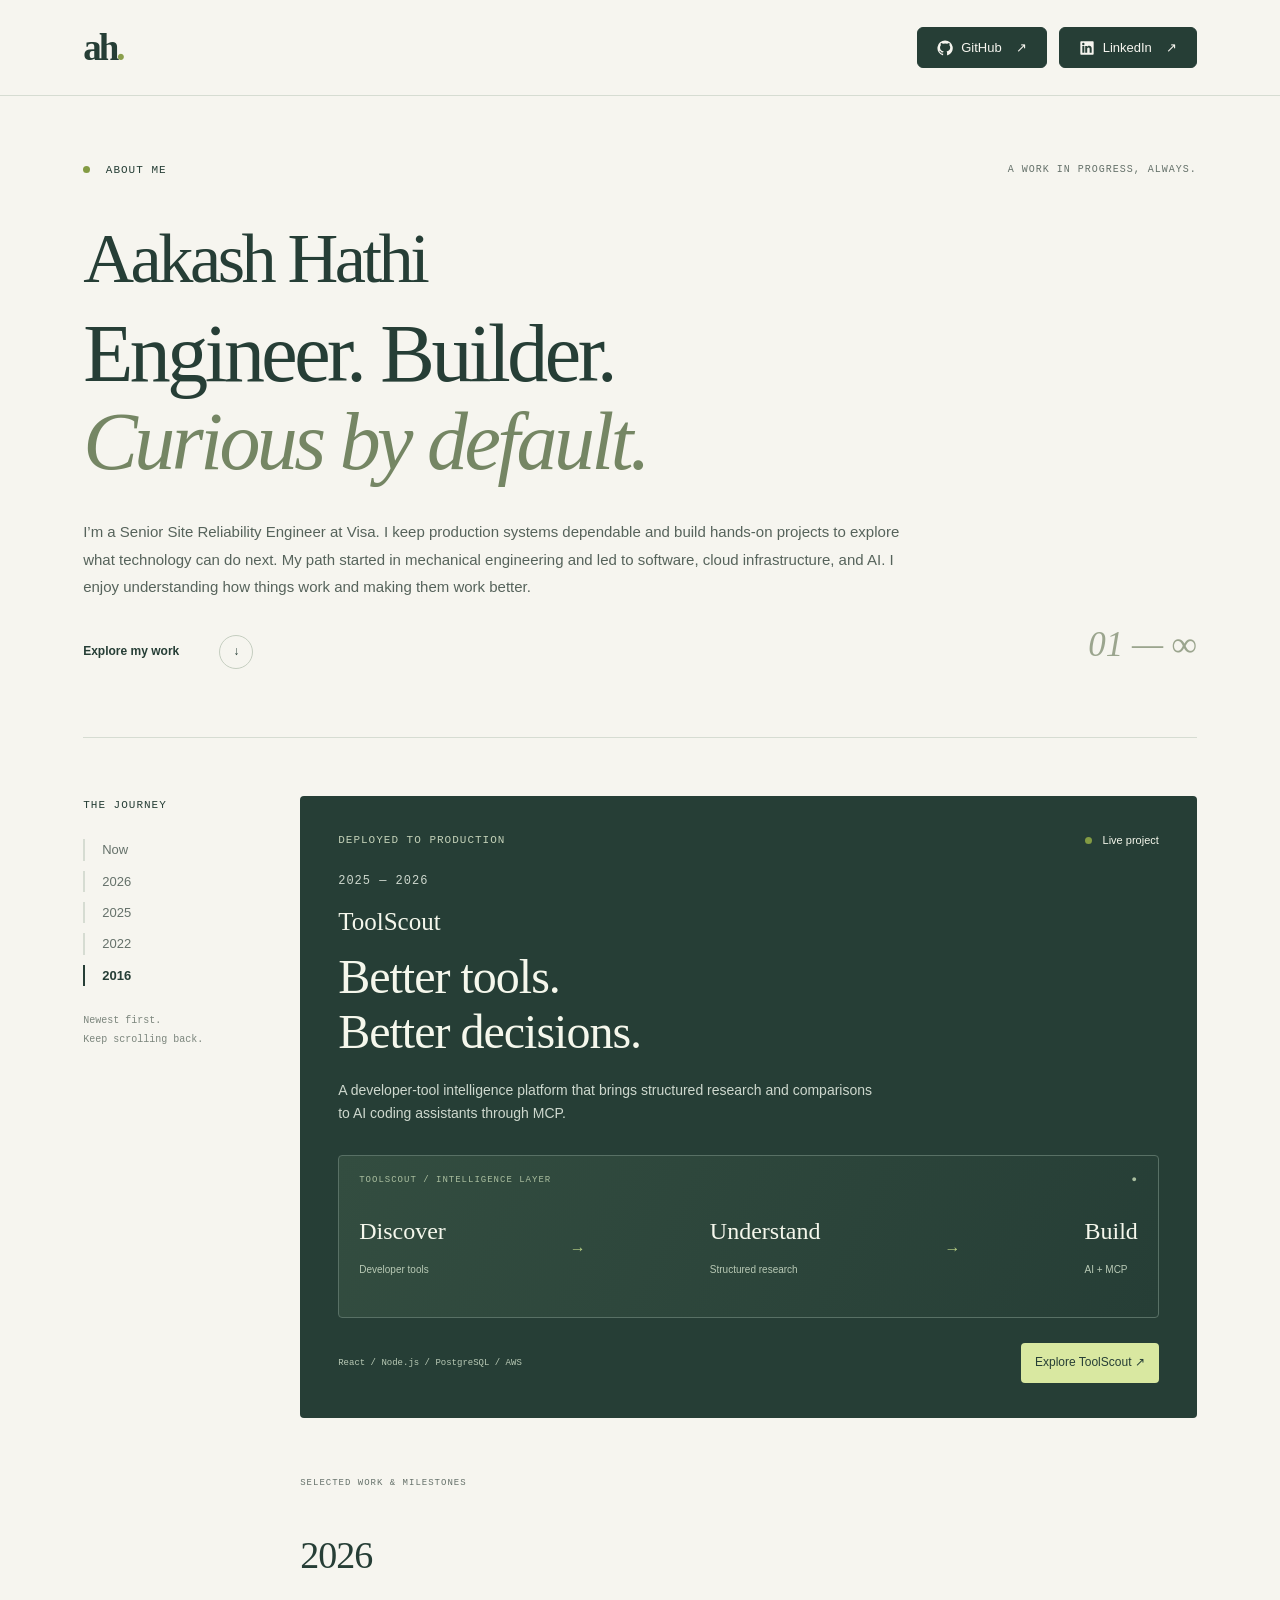
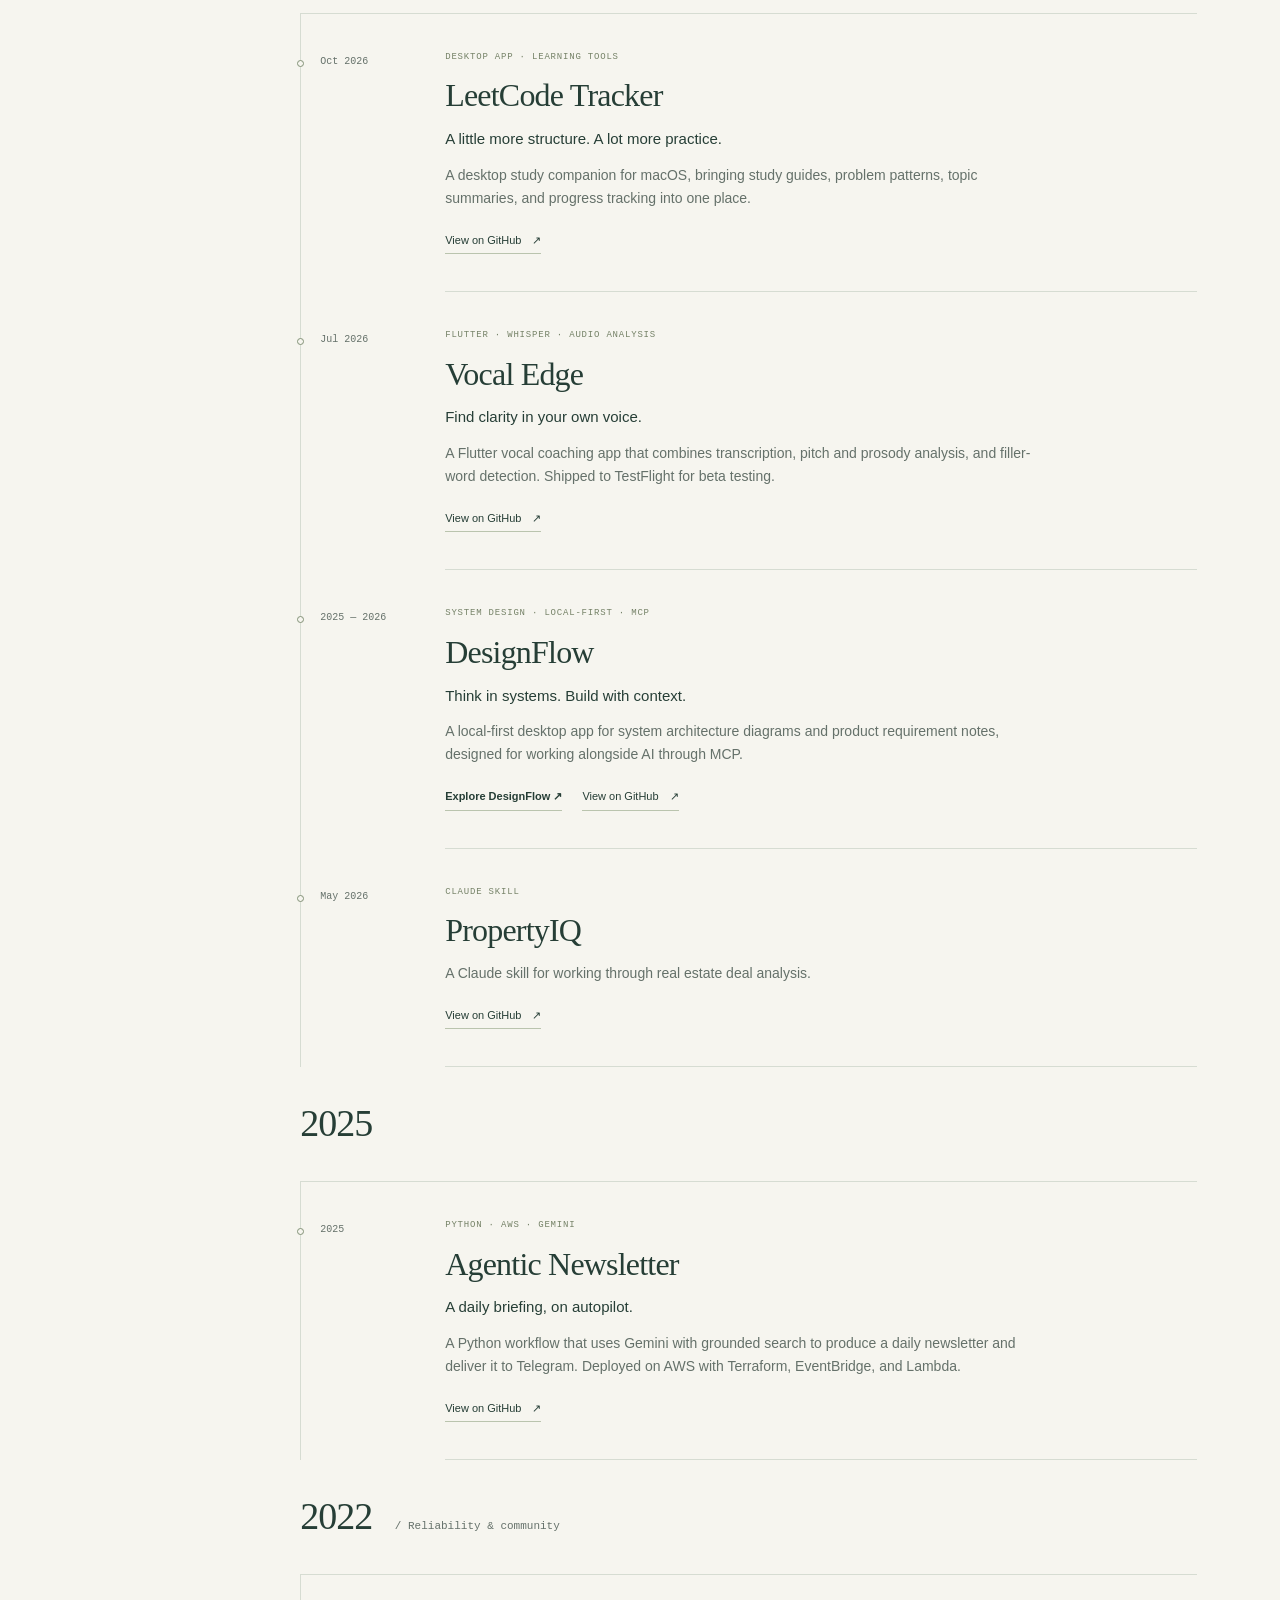
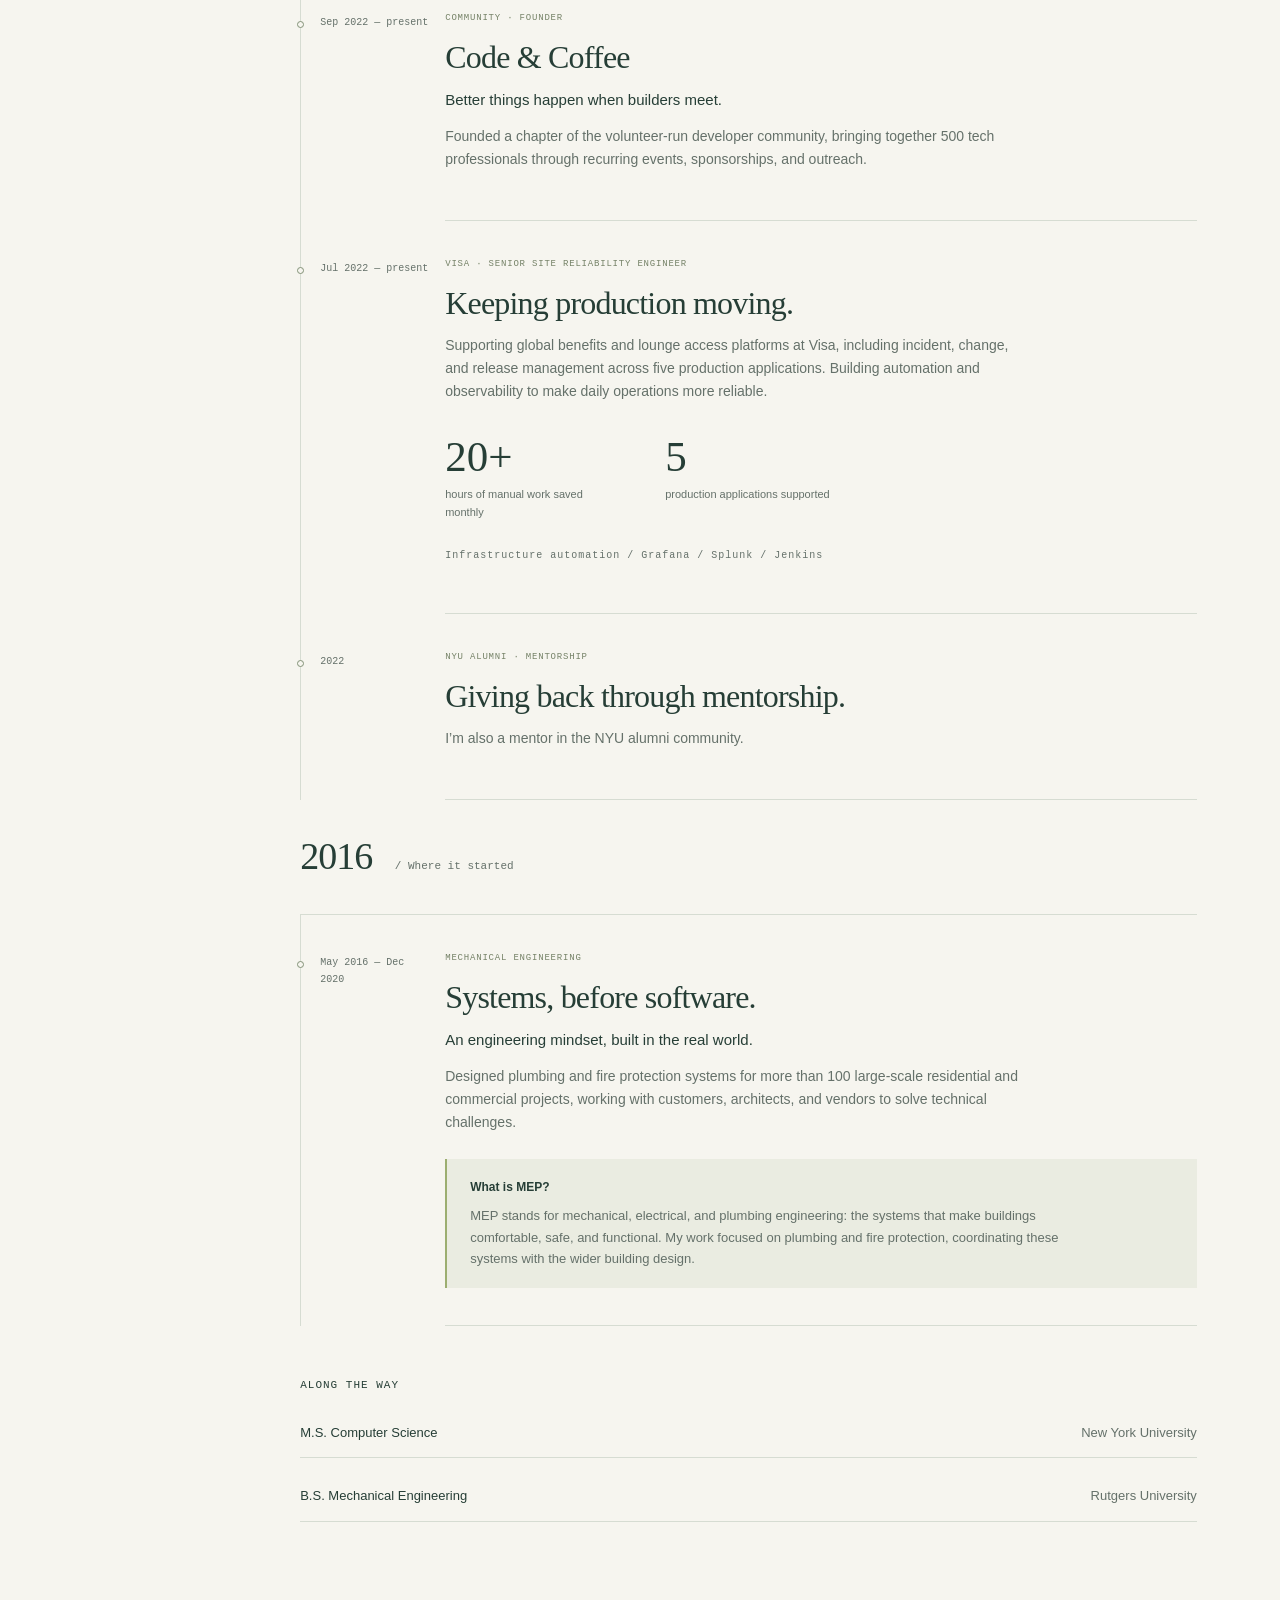
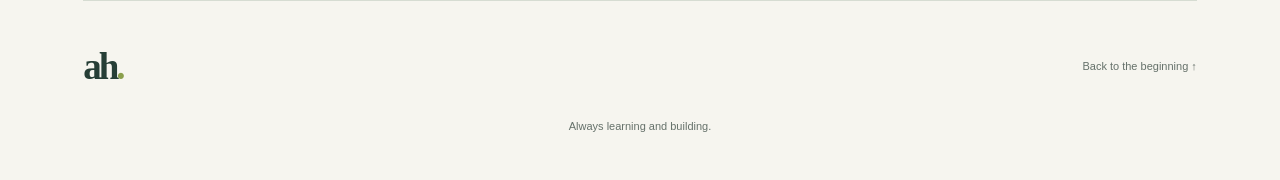
==== commit 7b749490: "Combine About me into a single text block" ====
--- a/docs/aakashhathi_webpage/index.html
+++ b/docs/aakashhathi_webpage/index.html
@@ -1,5 +1,6 @@
 <!DOCTYPE html>
-<html lang="en"><head><meta charset="utf-8"/><meta content="width=device-width, initial-scale=1" name="viewport"/><title>Aakash Hathi — Engineer &amp; Builder</title><meta content="Aakash Hathi’s portfolio: production reliability, AI tools, cloud applications, and the engineering journey behind them." name="description"/><meta content="#f6f5ef" name="theme-color"/><link href="favicon.svg" rel="icon" type="image/svg+xml"/><link href="style.css" rel="stylesheet"/><script defer="" src="script.js"></script></head><body><a class="skip" href="#about">Skip to content</a><div aria-hidden="true" class="progress"></div><header><a aria-label="Aakash Hathi home" class="wordmark" href="#about">ah<span>.</span></a><nav aria-label="Social links"><a class="social-fill" href="https://github.com/ah20-dev" rel="noopener noreferrer" target="_blank"><svg aria-hidden="true" focusable="false" viewbox="0 0 24 24"><path d="M12 .8a11.4 11.4 0 0 0-3.6 22.2c.6.1.8-.2.8-.6v-2.1c-3.3.7-4-1.4-4-1.4-.5-1.4-1.3-1.8-1.3-1.8-1.1-.8.1-.8.1-.8 1.2.1 1.8 1.2 1.8 1.2 1.1 1.8 2.8 1.3 3.5 1 .1-.8.4-1.3.8-1.6-2.7-.3-5.5-1.3-5.5-6a4.7 4.7 0 0 1 1.2-3.2c-.1-.3-.5-1.5.1-3.1 0 0 1-.3 3.3 1.2a11.5 11.5 0 0 1 6 0c2.3-1.5 3.3-1.2 3.3-1.2.6 1.6.2 2.8.1 3.1a4.7 4.7 0 0 1 1.2 3.2c0 4.7-2.8 5.7-5.5 6 .4.4.8 1.1.8 2.2v3.3c0 .4.2.7.8.6A11.4 11.4 0 0 0 12 .8Z" fill="currentColor"></path></svg>GitHub <span>↗</span></a><a class="social-fill" href="https://www.linkedin.com/in/aakashhathi/" rel="noopener noreferrer" target="_blank"><svg aria-hidden="true" focusable="false" viewbox="0 0 24 24"><path d="M20.5 2h-17C2.7 2 2 2.7 2 3.5v17c0 .8.7 1.5 1.5 1.5h17c.8 0 1.5-.7 1.5-1.5v-17c0-.8-.7-1.5-1.5-1.5ZM8 19H5V9h3V19ZM6.5 7.7a1.8 1.8 0 1 1 0-3.6 1.8 1.8 0 0 1 0 3.6ZM19 19h-3v-4.9c0-1.2 0-2.7-1.7-2.7s-2 1.3-2 2.6v5h-3V9h2.9v1.4h.1c.4-.8 1.4-1.7 2.9-1.7 3.1 0 3.8 2 3.8 4.6V19Z" fill="currentColor"></path></svg>LinkedIn <span>↗</span></a></nav></header><main><section class="hero" id="about"><div class="hero-top"><span class="eyebrow"><i></i> About me</span><span class="edition">A WORK IN PROGRESS, ALWAYS.</span></div><h1>Aakash Hathi<span>Engineer. Builder.<br/><em>Curious by default.</em></span></h1><div class="intro"><p>I’m a Senior Site Reliability Engineer at Visa. I keep production systems dependable and build hands-on projects to explore what technology can do next.</p><p>My path started in mechanical engineering and led to software, cloud infrastructure, and AI. I enjoy understanding how things work and making them work better.</p></div><a class="scroll-link" href="#current">Explore my work <span>↓</span></a><div aria-hidden="true" class="hero-index">01 — ∞</div></section>
+
+<html lang="en"><head><meta charset="utf-8"/><meta content="width=device-width, initial-scale=1" name="viewport"/><title>Aakash Hathi — Engineer &amp; Builder</title><meta content="Aakash Hathi’s portfolio: production reliability, AI tools, cloud applications, and the engineering journey behind them." name="description"/><meta content="#f6f5ef" name="theme-color"/><link href="favicon.svg" rel="icon" type="image/svg+xml"/><link href="style.css" rel="stylesheet"/><script defer="" src="script.js"></script></head><body><a class="skip" href="#about">Skip to content</a><div aria-hidden="true" class="progress"></div><header><a aria-label="Aakash Hathi home" class="wordmark" href="#about">ah<span>.</span></a><nav aria-label="Social links"><a class="social-fill" href="https://github.com/ah20-dev" rel="noopener noreferrer" target="_blank"><svg aria-hidden="true" focusable="false" viewbox="0 0 24 24"><path d="M12 .8a11.4 11.4 0 0 0-3.6 22.2c.6.1.8-.2.8-.6v-2.1c-3.3.7-4-1.4-4-1.4-.5-1.4-1.3-1.8-1.3-1.8-1.1-.8.1-.8.1-.8 1.2.1 1.8 1.2 1.8 1.2 1.1 1.8 2.8 1.3 3.5 1 .1-.8.4-1.3.8-1.6-2.7-.3-5.5-1.3-5.5-6a4.7 4.7 0 0 1 1.2-3.2c-.1-.3-.5-1.5.1-3.1 0 0 1-.3 3.3 1.2a11.5 11.5 0 0 1 6 0c2.3-1.5 3.3-1.2 3.3-1.2.6 1.6.2 2.8.1 3.1a4.7 4.7 0 0 1 1.2 3.2c0 4.7-2.8 5.7-5.5 6 .4.4.8 1.1.8 2.2v3.3c0 .4.2.7.8.6A11.4 11.4 0 0 0 12 .8Z" fill="currentColor"></path></svg>GitHub <span>↗</span></a><a class="social-fill" href="https://www.linkedin.com/in/aakashhathi/" rel="noopener noreferrer" target="_blank"><svg aria-hidden="true" focusable="false" viewbox="0 0 24 24"><path d="M20.5 2h-17C2.7 2 2 2.7 2 3.5v17c0 .8.7 1.5 1.5 1.5h17c.8 0 1.5-.7 1.5-1.5v-17c0-.8-.7-1.5-1.5-1.5ZM8 19H5V9h3V19ZM6.5 7.7a1.8 1.8 0 1 1 0-3.6 1.8 1.8 0 0 1 0 3.6ZM19 19h-3v-4.9c0-1.2 0-2.7-1.7-2.7s-2 1.3-2 2.6v5h-3V9h2.9v1.4h.1c.4-.8 1.4-1.7 2.9-1.7 3.1 0 3.8 2 3.8 4.6V19Z" fill="currentColor"></path></svg>LinkedIn <span>↗</span></a></nav></header><main><section class="hero" id="about"><div class="hero-top"><span class="eyebrow"><i></i> About me</span><span class="edition">A WORK IN PROGRESS, ALWAYS.</span></div><h1>Aakash Hathi<span>Engineer. Builder.<br/><em>Curious by default.</em></span></h1><div class="intro"><p>I’m a Senior Site Reliability Engineer at Visa. I keep production systems dependable and build hands-on projects to explore what technology can do next. My path started in mechanical engineering and led to software, cloud infrastructure, and AI. I enjoy understanding how things work and making them work better.</p></div><a class="scroll-link" href="#current">Explore my work <span>↓</span></a><div aria-hidden="true" class="hero-index">01 — ∞</div></section>
 <div class="journey"><aside class="rail"><span class="eyebrow">The journey</span><nav aria-label="Timeline"><a class="active" href="#current">Now</a><a href="#year-2026">2026</a><a href="#year-2025">2025</a><a href="#year-2022">2022</a><a href="#year-2016">2016</a></nav><span class="rail-note">Newest first.<br/>Keep scrolling back.</span></aside><div class="timeline"><section aria-labelledby="current-heading" class="current" id="current"><div class="section-label"><span class="eyebrow">Deployed to Production</span><span class="live"><i></i> Live project</span></div><p class="project-timeframe">2025 — 2026</p><h2 id="current-heading">ToolScout<span>Better tools.<br/>Better decisions.</span></h2><p>A developer-tool intelligence platform that brings structured research and comparisons to AI coding assistants through MCP.</p><div aria-label="ToolScout connects tool research to coding assistants through MCP" class="tool-visual"><div class="visual-top"><span>TOOLSCOUT / INTELLIGENCE LAYER</span><span>●</span></div><div class="flow"><span>Discover<br/><small>Developer tools</small></span><b>→</b><span>Understand<br/><small>Structured research</small></span><b>→</b><span>Build<br/><small>AI + MCP</small></span></div></div><div class="feature-bottom"><span>React / Node.js / PostgreSQL / AWS</span><a href="https://toolscout-ai.dev" rel="noopener noreferrer" target="_blank">Explore ToolScout ↗</a></div></section><div class="timeline-intro"><span>SELECTED WORK &amp; MILESTONES</span></div><section aria-labelledby="heading-2026" class="era" id="year-2026"><h2 class="year" id="heading-2026">2026</h2><article class="entry" data-date="2026-10"><div class="date"><span class="dot"></span><time datetime="2026-10">Oct 2026</time></div><div class="entry-body"><div class="eyebrow">Desktop app · Learning tools</div><h3>LeetCode Tracker</h3><p class="tagline">A little more structure. A lot more practice.</p><p>A desktop study companion for macOS, bringing study guides, problem patterns, topic summaries, and progress tracking into one place.</p><div class="links"><a href="https://github.com/ah20-dev/leetCode_Tracker" rel="noopener noreferrer" target="_blank">View on GitHub <span>↗</span></a></div></div></article><article class="entry" data-date="2026-07"><div class="date"><span class="dot"></span><time datetime="2026-07">Jul 2026</time></div><div class="entry-body"><div class="eyebrow">Flutter · Whisper · Audio analysis</div><h3>Vocal Edge</h3><p class="tagline">Find clarity in your own voice.</p><p>A Flutter vocal coaching app that combines transcription, pitch and prosody analysis, and filler-word detection. Shipped to TestFlight for beta testing.</p><div class="links"><a href="https://github.com/ah20-dev/vocalEdge" rel="noopener noreferrer" target="_blank">View on GitHub <span>↗</span></a></div></div></article><article class="entry" data-date="2025/2026"><div class="date"><span class="dot"></span><time datetime="2025">2025</time> — <time datetime="2026">2026</time></div><div class="entry-body"><div class="eyebrow">System design · Local-first · MCP</div><h3>DesignFlow</h3><p class="tagline">Think in systems. Build with context.</p><p>A local-first desktop app for system architecture diagrams and product requirement notes, designed for working alongside AI through MCP.</p><div class="links"><a class="primary-link" href="https://ah20-dev.github.io/designFlow-webpage/" rel="noopener noreferrer" target="_blank">Explore DesignFlow ↗</a><a href="https://github.com/ah20-dev/designFlow-webpage" rel="noopener noreferrer" target="_blank">View on GitHub <span>↗</span></a></div></div></article><article class="entry" data-date="2026-05"><div class="date"><span class="dot"></span><time datetime="2026-05">May 2026</time></div><div class="entry-body"><div class="eyebrow">Claude skill</div><h3>PropertyIQ</h3><p>A Claude skill for working through real estate deal analysis.</p><div class="links"><a href="https://github.com/ah20-dev/propertyiq" rel="noopener noreferrer" target="_blank">View on GitHub <span>↗</span></a></div></div></article></section><section aria-labelledby="heading-2025" class="era" id="year-2025"><h2 class="year" id="heading-2025">2025</h2><article class="entry" data-date="2025"><div class="date"><span class="dot"></span><time datetime="2025">2025</time></div><div class="entry-body"><div class="eyebrow">Python · AWS · Gemini</div><h3>Agentic Newsletter</h3><p class="tagline">A daily briefing, on autopilot.</p><p>A Python workflow that uses Gemini with grounded search to produce a daily newsletter and deliver it to Telegram. Deployed on AWS with Terraform, EventBridge, and Lambda.</p><div class="links"><a href="https://github.com/ah20-dev/ai-newsletter" rel="noopener noreferrer" target="_blank">View on GitHub <span>↗</span></a></div></div></article></section><section aria-labelledby="heading-2022" class="era" id="year-2022"><h2 class="year" id="heading-2022">2022<span> / Reliability &amp; community</span></h2>
 <article class="entry"><div class="date"><span class="dot"></span>Sep 2022 — present</div><div class="entry-body"><div class="eyebrow">Community · Founder</div><h3>Code &amp; Coffee</h3><p class="tagline">Better things happen when builders meet.</p><p>Founded a chapter of the volunteer-run developer community, bringing together 500 tech professionals through recurring events, sponsorships, and outreach.</p></div></article>
 <article class="entry"><div class="date"><span class="dot"></span>Jul 2022 — present</div><div class="entry-body"><div class="eyebrow">Visa · Senior Site Reliability Engineer</div><h3>Keeping production moving.</h3><p>Supporting global benefits and lounge access platforms at Visa, including incident, change, and release management across five production applications. Building automation and observability to make daily operations more reliable.</p><div class="metrics"><div><strong>20+</strong><span>hours of manual work saved monthly</span></div><div><strong>5</strong><span>production applications supported</span></div></div><p class="stack">Infrastructure automation / Grafana / Splunk / Jenkins</p></div></article>
--- a/docs/aakashhathi_webpage/style.css
+++ b/docs/aakashhathi_webpage/style.css
@@ -1,3 +1,3 @@
-:root{--paper:#f6f5ef;--ink:#263e36;--muted:#65716a;--line:#d6dcd2;--accent:#d9e8a1}*{box-sizing:border-box}html{scroll-behavior:smooth;scroll-padding-top:110px}body{margin:0;background:var(--paper);color:var(--ink);font-family:Arial,Helvetica,sans-serif;font-size:16px;line-height:1.65}a{color:inherit;text-decoration:none}a:focus-visible{outline:3px solid #6b8129;outline-offset:6px}a:hover{color:#697f33}header{height:96px;padding:0 6.5%;display:flex;justify-content:space-between;align-items:center;position:sticky;top:0;z-index:10;background:rgba(246,245,239,.95);border-bottom:1px solid var(--line);backdrop-filter:blur(14px)}.wordmark{font-family:Georgia,serif;font-size:37px;letter-spacing:-3px;font-weight:bold}.wordmark span{color:#8a9f4c}header nav{display:flex;gap:12px}header nav a{padding:9px 19px;border:1px solid var(--line);border-radius:6px;font-size:13px}header nav a span{margin-left:16px}.social-fill{background:var(--ink);color:var(--paper);border-color:var(--ink)}.social-fill:hover{background:#3d594d;color:white}.progress{position:fixed;left:0;top:0;height:3px;width:100%;transform:scaleX(0);transform-origin:left;background:#8ba444;z-index:20}.hero{position:relative;padding:65px 0 68px;max-width:1180px;margin:auto}.hero-top{display:flex;justify-content:space-between;align-items:center}.eyebrow,.edition,.timeline-intro,.rail-note,.date,.stack,.feature-bottom>span,.visual-top{font-family:monospace;font-size:11px;letter-spacing:1px}.eyebrow{text-transform:uppercase;display:block}.eyebrow i,.live i{display:inline-block;width:7px;height:7px;border-radius:50%;background:#839b43;margin-right:8px}.edition{font-size:10px;color:var(--muted)}h1{font-family:Georgia,'Times New Roman',serif;font-size:clamp(42px,5.5vw,76px);font-weight:400;line-height:1.07;letter-spacing:-3.5px;margin:42px 0 26px}h1>span{display:block;font-size:clamp(50px,6.4vw,88px);margin-top:14px}h1 em{font-weight:400;color:#758664}.intro{display:grid;grid-template-columns:1fr 1fr;gap:50px;max-width:850px;margin-top:32px}.intro p{margin:0;color:#56635b;font-size:15px;line-height:1.85}.scroll-link{display:inline-flex;gap:40px;align-items:center;margin-top:34px;font-size:12px;font-weight:bold}.scroll-link span{display:grid;place-items:center;width:34px;height:34px;border-radius:50%;border:1px solid #c5cec0}.hero-index{position:absolute;right:0;bottom:63px;font-family:Georgia,serif;font-style:italic;font-size:35px;color:#9ba58e}.journey{border-top:1px solid var(--line);max-width:1180px;margin:0 auto;display:grid;grid-template-columns:185px minmax(0,1fr);gap:32px;padding-top:58px}.rail{position:sticky;top:140px;align-self:start}.rail nav{display:flex;flex-direction:column;gap:10px;margin:25px 0}.rail nav a{font-size:13px;color:var(--muted);padding-left:17px;border-left:2px solid var(--line)}.rail nav a.active{border-color:var(--ink);color:var(--ink);font-weight:bold}.rail-note{display:block;color:#7b857c;font-size:10px;line-height:1.9;letter-spacing:0}.current{padding:35px 38px;background:var(--ink);color:#f5f7ec;border-radius:4px}.section-label{display:flex;justify-content:space-between;gap:10px}.current .eyebrow{color:#c3d1b8}.live{font-size:11px}.current h2{font-family:Georgia,serif;font-weight:400;font-size:25px;line-height:1.15;margin:28px 0 20px}.current h2 span{display:block;font-size:clamp(30px,4vw,48px);margin-top:12px;letter-spacing:-1px}.current>p{color:#ced8ce;max-width:540px;font-size:14px}.tool-visual{border:1px solid #587065;margin:30px 0 25px;border-radius:4px;background:linear-gradient(115deg,#334d40,#263e36);padding:17px 20px}.visual-top{display:flex;justify-content:space-between;color:#aabe9f;font-size:9px}.flow{display:flex;align-items:center;justify-content:space-between;gap:10px;padding:27px 0 18px}.flow>span{font-family:Georgia,serif;font-size:24px;line-height:1.4}.flow small{font-family:Arial,sans-serif;font-size:10px;color:#b8c9b5}.flow b{font-weight:normal;color:#b5cd83}.feature-bottom{display:flex;justify-content:space-between;align-items:center;gap:14px}.feature-bottom>span{font-size:9px;letter-spacing:0;color:#b8c9b5}.feature-bottom a{font-size:12px;background:var(--accent);color:#263e36;border-radius:4px;padding:10px 14px;white-space:nowrap}.timeline-intro{display:flex;justify-content:space-between;font-size:9px;margin:58px 0 8px;color:var(--muted)}.era{scroll-margin-top:110px}.year{font-size:38px;letter-spacing:-1px;font-family:Georgia,serif;font-weight:400;margin:0;padding:25px 0 26px;border-bottom:1px solid var(--line)}.year span{font-family:monospace;font-size:11px;letter-spacing:0;color:var(--muted);margin-left:16px}.entry{display:grid;grid-template-columns:145px minmax(0,1fr);position:relative}.date{padding:40px 13px 0 19px;position:relative;font-size:10px;letter-spacing:0;color:var(--muted);border-left:1px solid var(--line)}.dot{width:7px;height:7px;position:absolute;top:46px;left:-4px;border-radius:50%;background:var(--paper);border:1px solid #819075}.entry-body{padding:36px 0 37px;border-bottom:1px solid var(--line)}.entry-body>.eyebrow{font-size:9px;color:#758267;letter-spacing:.8px}h3{font-family:Georgia,serif;font-weight:400;font-size:32px;line-height:1.2;letter-spacing:-.8px;margin:12px 0 12px}.entry-body p{font-size:14px;color:var(--muted);max-width:590px;margin:12px 0}.entry-body .tagline{font-size:15px;color:var(--ink)}.links{display:flex;gap:20px;flex-wrap:wrap;font-size:11px;margin-top:21px}.links a{border-bottom:1px solid #bac4ae;padding-bottom:4px}.links a span{margin-left:8px}.primary-link{font-weight:bold}.metrics{display:flex;gap:50px;margin:26px 0}.metrics>div{max-width:170px}.metrics strong{font-size:43px;font-family:Georgia,serif;line-height:1.3;font-weight:400}.metrics span{display:block;font-size:11px;color:var(--muted)}.entry-body .stack{font-size:10px}.mep{background:#eaece1;border-left:2px solid #9cae70;padding:19px 23px;margin-top:25px}.mep h4{font-size:12px;margin:0}.mep p{font-size:13px;margin:7px 0 0}.education{padding:50px 0 65px}.education h2{font-family:Georgia,serif;font-weight:400;font-size:30px}.education p{font-size:13px;padding:14px 0;border-bottom:1px solid var(--line);display:flex;justify-content:space-between;gap:20px}.education p span{color:var(--muted)}footer{max-width:1180px;margin:auto;border-top:1px solid var(--line);padding:35px 0 45px;display:flex;align-items:center;justify-content:space-between}footer>div{display:flex;align-items:center;gap:25px}footer p,footer>a{font-size:11px;color:var(--muted)}.skip{position:fixed;left:15px;top:-80px;z-index:50;background:var(--ink);color:white;padding:10px}.skip:focus{top:10px}@media(min-width:1450px){.hero{padding-top:85px;padding-bottom:85px}}@media(max-width:1320px){.hero,.journey,footer{margin-left:6.5%;margin-right:6.5%}}@media(max-width:850px){.journey{grid-template-columns:100px minmax(0,1fr);gap:22px}.entry{grid-template-columns:1fr}.date{border:0;padding:30px 0 0}.dot{display:none}.entry-body{padding-top:14px}.current{padding:28px}.feature-bottom{flex-wrap:wrap}.intro{gap:28px}.hero-index{display:none}.flow>span{font-size:20px}.flow small{font-size:9px}.edition{display:none}}@media(max-width:600px){header{height:76px;padding:0 6%}header nav a{padding:7px 12px}header nav a span{margin-left:7px}.hero{padding-top:38px;padding-bottom:40px}h1{letter-spacing:-2px;margin-top:29px}h1>span{font-size:48px;letter-spacing:-2px}.intro{grid-template-columns:1fr;gap:14px}.intro p{font-size:14px}.journey{display:block;padding-top:28px}.rail{position:static;margin-bottom:28px}.rail>.eyebrow,.rail-note{display:none}.rail nav{flex-direction:row;justify-content:space-between;gap:8px;margin:0}.rail nav a{padding-left:0;border-left:0;border-bottom:2px solid var(--line);font-size:11px;padding-bottom:7px}.rail nav a.active{border-color:var(--ink)}.current{padding:24px 20px}.current h2 span{font-size:37px}.current .eyebrow{font-size:9px}.live{font-size:9px}.tool-visual{padding:13px 12px}.visual-top{font-size:7px}.flow{gap:5px}.flow>span{font-size:17px}.flow small{font-size:8px}.feature-bottom{gap:18px}.timeline-intro{font-size:8px;margin-top:40px}.year span{font-size:9px;margin-left:8px}.entry-body{padding-bottom:30px}.year{font-size:33px}.education p{display:block}.education p span{display:block;margin-top:5px}footer>div{display:block}footer{gap:20px}.metrics{gap:30px}}@media(prefers-reduced-motion:reduce){html{scroll-behavior:auto}*{transition:none!important}}
+:root{--paper:#f6f5ef;--ink:#263e36;--muted:#65716a;--line:#d6dcd2;--accent:#d9e8a1}*{box-sizing:border-box}html{scroll-behavior:smooth;scroll-padding-top:110px}body{margin:0;background:var(--paper);color:var(--ink);font-family:Arial,Helvetica,sans-serif;font-size:16px;line-height:1.65}a{color:inherit;text-decoration:none}a:focus-visible{outline:3px solid #6b8129;outline-offset:6px}a:hover{color:#697f33}header{height:96px;padding:0 6.5%;display:flex;justify-content:space-between;align-items:center;position:sticky;top:0;z-index:10;background:rgba(246,245,239,.95);border-bottom:1px solid var(--line);backdrop-filter:blur(14px)}.wordmark{font-family:Georgia,serif;font-size:37px;letter-spacing:-3px;font-weight:bold}.wordmark span{color:#8a9f4c}header nav{display:flex;gap:12px}header nav a{padding:9px 19px;border:1px solid var(--line);border-radius:6px;font-size:13px}header nav a span{margin-left:16px}.social-fill{background:var(--ink);color:var(--paper);border-color:var(--ink)}.social-fill:hover{background:#3d594d;color:white}.progress{position:fixed;left:0;top:0;height:3px;width:100%;transform:scaleX(0);transform-origin:left;background:#8ba444;z-index:20}.hero{position:relative;padding:65px 0 68px;max-width:1180px;margin:auto}.hero-top{display:flex;justify-content:space-between;align-items:center}.eyebrow,.edition,.timeline-intro,.rail-note,.date,.stack,.feature-bottom>span,.visual-top{font-family:monospace;font-size:11px;letter-spacing:1px}.eyebrow{text-transform:uppercase;display:block}.eyebrow i,.live i{display:inline-block;width:7px;height:7px;border-radius:50%;background:#839b43;margin-right:8px}.edition{font-size:10px;color:var(--muted)}h1{font-family:Georgia,'Times New Roman',serif;font-size:clamp(42px,5.5vw,76px);font-weight:400;line-height:1.07;letter-spacing:-3.5px;margin:42px 0 26px}h1>span{display:block;font-size:clamp(50px,6.4vw,88px);margin-top:14px}h1 em{font-weight:400;color:#758664}.intro{max-width:850px;margin-top:32px}.intro p{margin:0;color:#56635b;font-size:15px;line-height:1.85}.scroll-link{display:inline-flex;gap:40px;align-items:center;margin-top:34px;font-size:12px;font-weight:bold}.scroll-link span{display:grid;place-items:center;width:34px;height:34px;border-radius:50%;border:1px solid #c5cec0}.hero-index{position:absolute;right:0;bottom:63px;font-family:Georgia,serif;font-style:italic;font-size:35px;color:#9ba58e}.journey{border-top:1px solid var(--line);max-width:1180px;margin:0 auto;display:grid;grid-template-columns:185px minmax(0,1fr);gap:32px;padding-top:58px}.rail{position:sticky;top:140px;align-self:start}.rail nav{display:flex;flex-direction:column;gap:10px;margin:25px 0}.rail nav a{font-size:13px;color:var(--muted);padding-left:17px;border-left:2px solid var(--line)}.rail nav a.active{border-color:var(--ink);color:var(--ink);font-weight:bold}.rail-note{display:block;color:#7b857c;font-size:10px;line-height:1.9;letter-spacing:0}.current{padding:35px 38px;background:var(--ink);color:#f5f7ec;border-radius:4px}.section-label{display:flex;justify-content:space-between;gap:10px}.current .eyebrow{color:#c3d1b8}.live{font-size:11px}.current h2{font-family:Georgia,serif;font-weight:400;font-size:25px;line-height:1.15;margin:28px 0 20px}.current h2 span{display:block;font-size:clamp(30px,4vw,48px);margin-top:12px;letter-spacing:-1px}.current>p{color:#ced8ce;max-width:540px;font-size:14px}.tool-visual{border:1px solid #587065;margin:30px 0 25px;border-radius:4px;background:linear-gradient(115deg,#334d40,#263e36);padding:17px 20px}.visual-top{display:flex;justify-content:space-between;color:#aabe9f;font-size:9px}.flow{display:flex;align-items:center;justify-content:space-between;gap:10px;padding:27px 0 18px}.flow>span{font-family:Georgia,serif;font-size:24px;line-height:1.4}.flow small{font-family:Arial,sans-serif;font-size:10px;color:#b8c9b5}.flow b{font-weight:normal;color:#b5cd83}.feature-bottom{display:flex;justify-content:space-between;align-items:center;gap:14px}.feature-bottom>span{font-size:9px;letter-spacing:0;color:#b8c9b5}.feature-bottom a{font-size:12px;background:var(--accent);color:#263e36;border-radius:4px;padding:10px 14px;white-space:nowrap}.timeline-intro{display:flex;justify-content:space-between;font-size:9px;margin:58px 0 8px;color:var(--muted)}.era{scroll-margin-top:110px}.year{font-size:38px;letter-spacing:-1px;font-family:Georgia,serif;font-weight:400;margin:0;padding:25px 0 26px;border-bottom:1px solid var(--line)}.year span{font-family:monospace;font-size:11px;letter-spacing:0;color:var(--muted);margin-left:16px}.entry{display:grid;grid-template-columns:145px minmax(0,1fr);position:relative}.date{padding:40px 13px 0 19px;position:relative;font-size:10px;letter-spacing:0;color:var(--muted);border-left:1px solid var(--line)}.dot{width:7px;height:7px;position:absolute;top:46px;left:-4px;border-radius:50%;background:var(--paper);border:1px solid #819075}.entry-body{padding:36px 0 37px;border-bottom:1px solid var(--line)}.entry-body>.eyebrow{font-size:9px;color:#758267;letter-spacing:.8px}h3{font-family:Georgia,serif;font-weight:400;font-size:32px;line-height:1.2;letter-spacing:-.8px;margin:12px 0 12px}.entry-body p{font-size:14px;color:var(--muted);max-width:590px;margin:12px 0}.entry-body .tagline{font-size:15px;color:var(--ink)}.links{display:flex;gap:20px;flex-wrap:wrap;font-size:11px;margin-top:21px}.links a{border-bottom:1px solid #bac4ae;padding-bottom:4px}.links a span{margin-left:8px}.primary-link{font-weight:bold}.metrics{display:flex;gap:50px;margin:26px 0}.metrics>div{max-width:170px}.metrics strong{font-size:43px;font-family:Georgia,serif;line-height:1.3;font-weight:400}.metrics span{display:block;font-size:11px;color:var(--muted)}.entry-body .stack{font-size:10px}.mep{background:#eaece1;border-left:2px solid #9cae70;padding:19px 23px;margin-top:25px}.mep h4{font-size:12px;margin:0}.mep p{font-size:13px;margin:7px 0 0}.education{padding:50px 0 65px}.education h2{font-family:Georgia,serif;font-weight:400;font-size:30px}.education p{font-size:13px;padding:14px 0;border-bottom:1px solid var(--line);display:flex;justify-content:space-between;gap:20px}.education p span{color:var(--muted)}footer{max-width:1180px;margin:auto;border-top:1px solid var(--line);padding:35px 0 45px;display:flex;align-items:center;justify-content:space-between}footer>div{display:flex;align-items:center;gap:25px}footer p,footer>a{font-size:11px;color:var(--muted)}.skip{position:fixed;left:15px;top:-80px;z-index:50;background:var(--ink);color:white;padding:10px}.skip:focus{top:10px}@media(min-width:1450px){.hero{padding-top:85px;padding-bottom:85px}}@media(max-width:1320px){.hero,.journey,footer{margin-left:6.5%;margin-right:6.5%}}@media(max-width:850px){.journey{grid-template-columns:100px minmax(0,1fr);gap:22px}.entry{grid-template-columns:1fr}.date{border:0;padding:30px 0 0}.dot{display:none}.entry-body{padding-top:14px}.current{padding:28px}.feature-bottom{flex-wrap:wrap}.intro{gap:28px}.hero-index{display:none}.flow>span{font-size:20px}.flow small{font-size:9px}.edition{display:none}}@media(max-width:600px){header{height:76px;padding:0 6%}header nav a{padding:7px 12px}header nav a span{margin-left:7px}.hero{padding-top:38px;padding-bottom:40px}h1{letter-spacing:-2px;margin-top:29px}h1>span{font-size:48px;letter-spacing:-2px}.intro{grid-template-columns:1fr;gap:14px}.intro p{font-size:14px}.journey{display:block;padding-top:28px}.rail{position:static;margin-bottom:28px}.rail>.eyebrow,.rail-note{display:none}.rail nav{flex-direction:row;justify-content:space-between;gap:8px;margin:0}.rail nav a{padding-left:0;border-left:0;border-bottom:2px solid var(--line);font-size:11px;padding-bottom:7px}.rail nav a.active{border-color:var(--ink)}.current{padding:24px 20px}.current h2 span{font-size:37px}.current .eyebrow{font-size:9px}.live{font-size:9px}.tool-visual{padding:13px 12px}.visual-top{font-size:7px}.flow{gap:5px}.flow>span{font-size:17px}.flow small{font-size:8px}.feature-bottom{gap:18px}.timeline-intro{font-size:8px;margin-top:40px}.year span{font-size:9px;margin-left:8px}.entry-body{padding-bottom:30px}.year{font-size:33px}.education p{display:block}.education p span{display:block;margin-top:5px}footer>div{display:block}footer{gap:20px}.metrics{gap:30px}}@media(prefers-reduced-motion:reduce){html{scroll-behavior:auto}*{transition:none!important}}
 
 header nav a{display:inline-flex;align-items:center;gap:8px}header nav a svg{width:16px;height:16px;flex:none}header nav a span{margin-left:6px}.project-timeframe{font-family:monospace;font-size:12px!important;letter-spacing:1px;margin-top:23px!important;margin-bottom:-12px!important}footer{flex-wrap:wrap}footer>p{flex-basis:100%;text-align:center;margin:20px 0 0}@media(max-width:600px){header nav a{gap:6px;padding:7px 10px}.section-label{flex-wrap:wrap}}
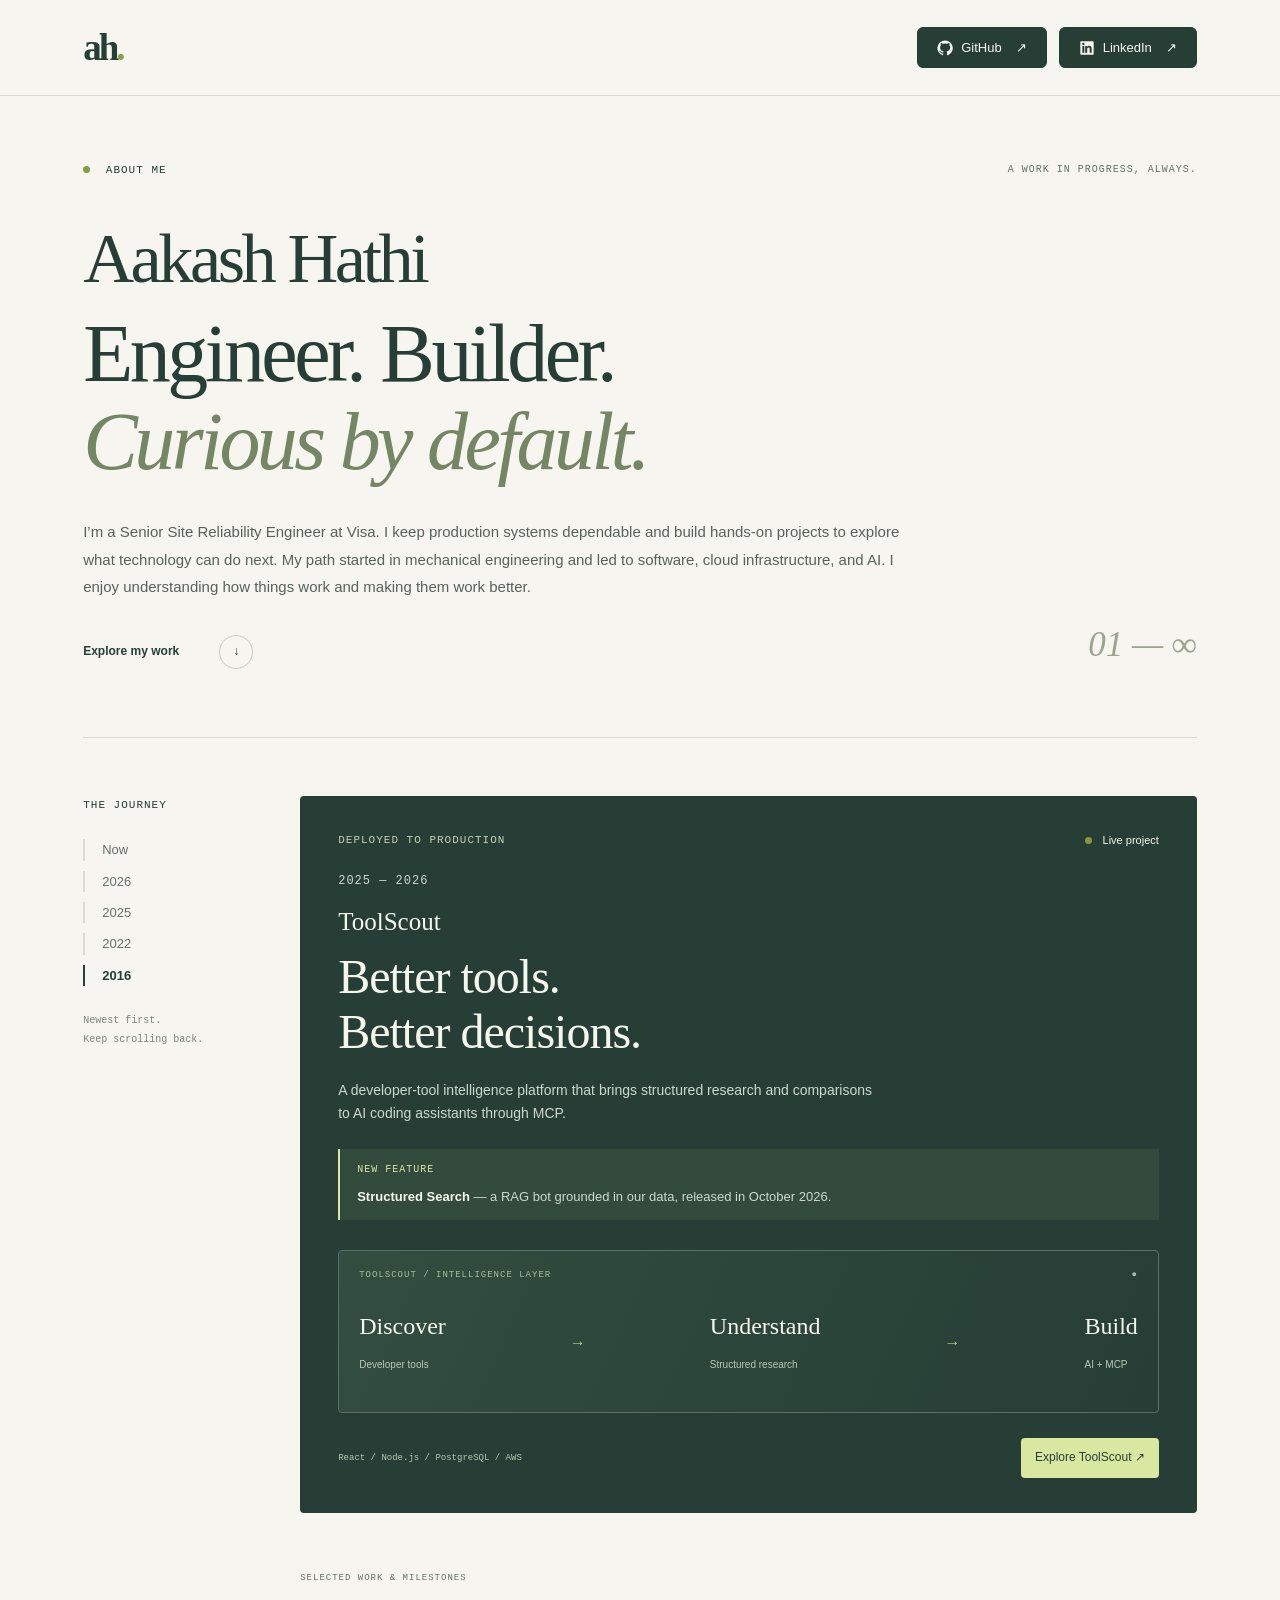
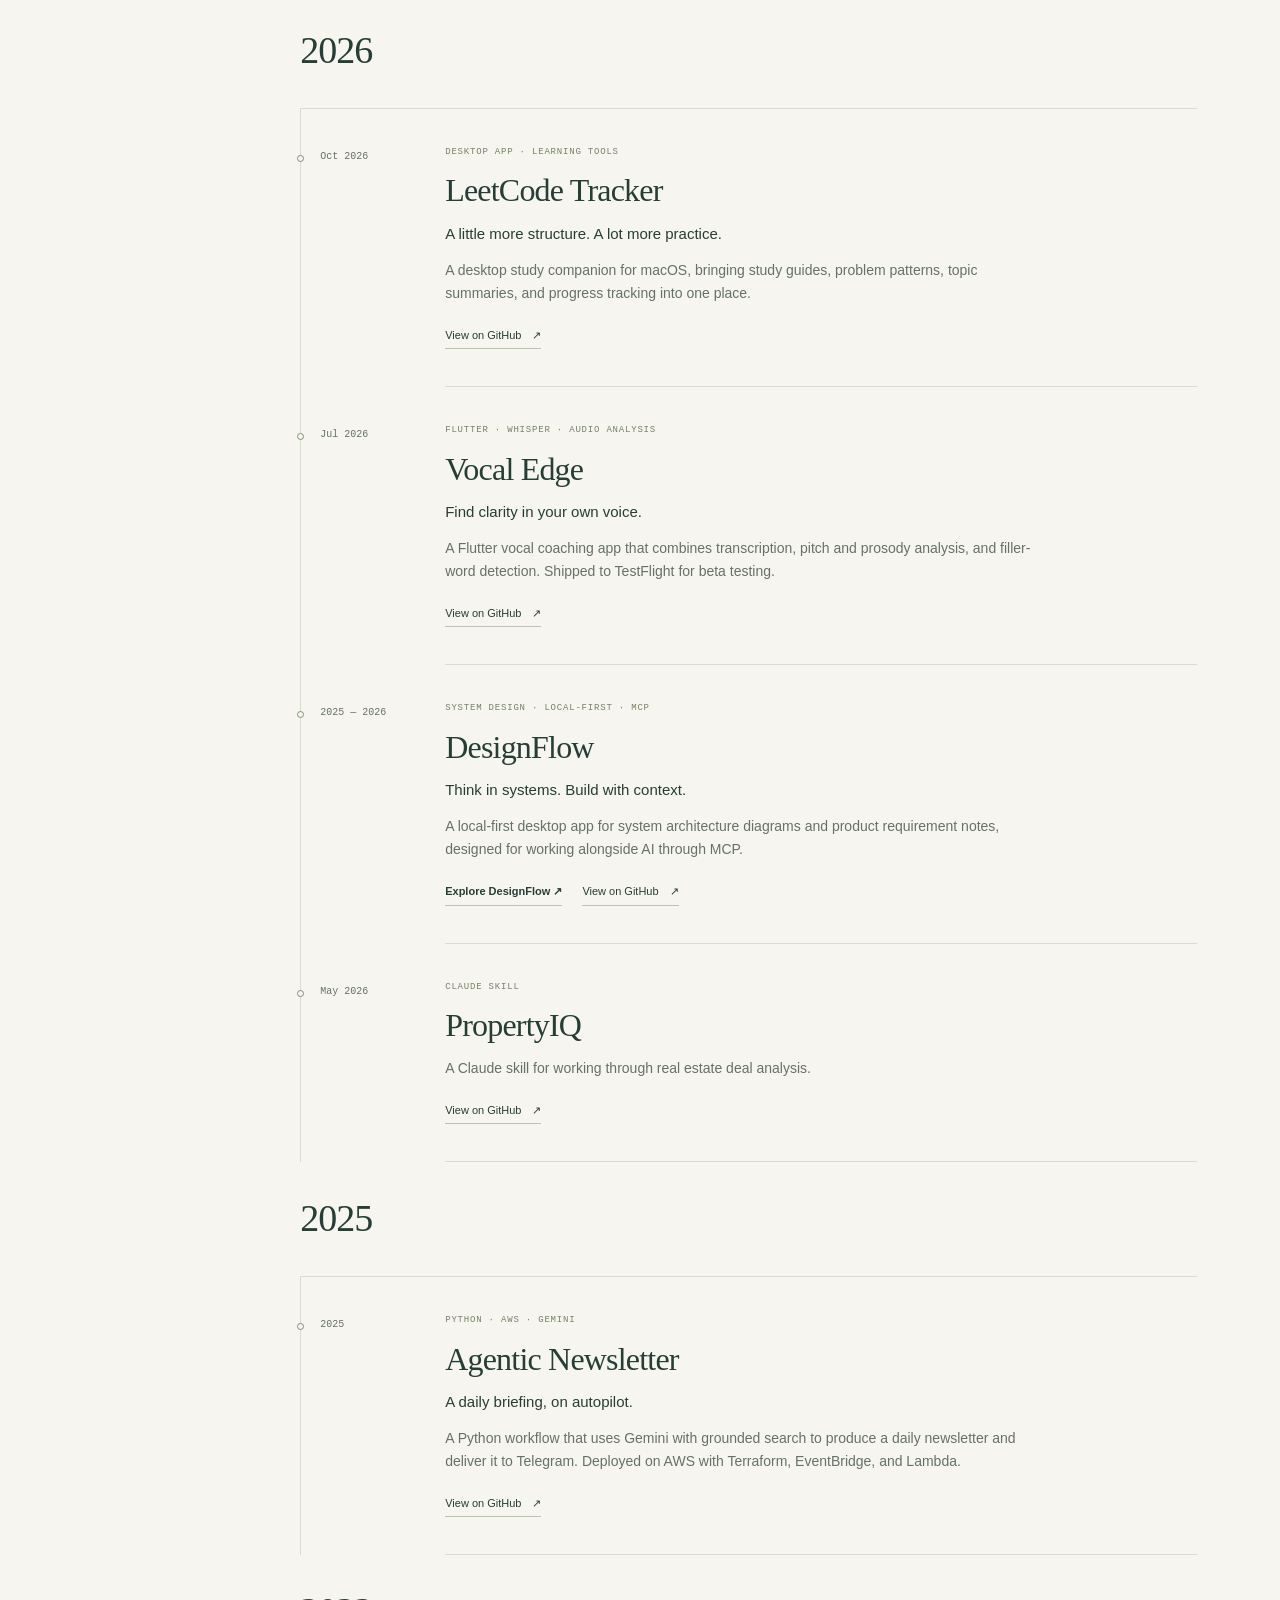
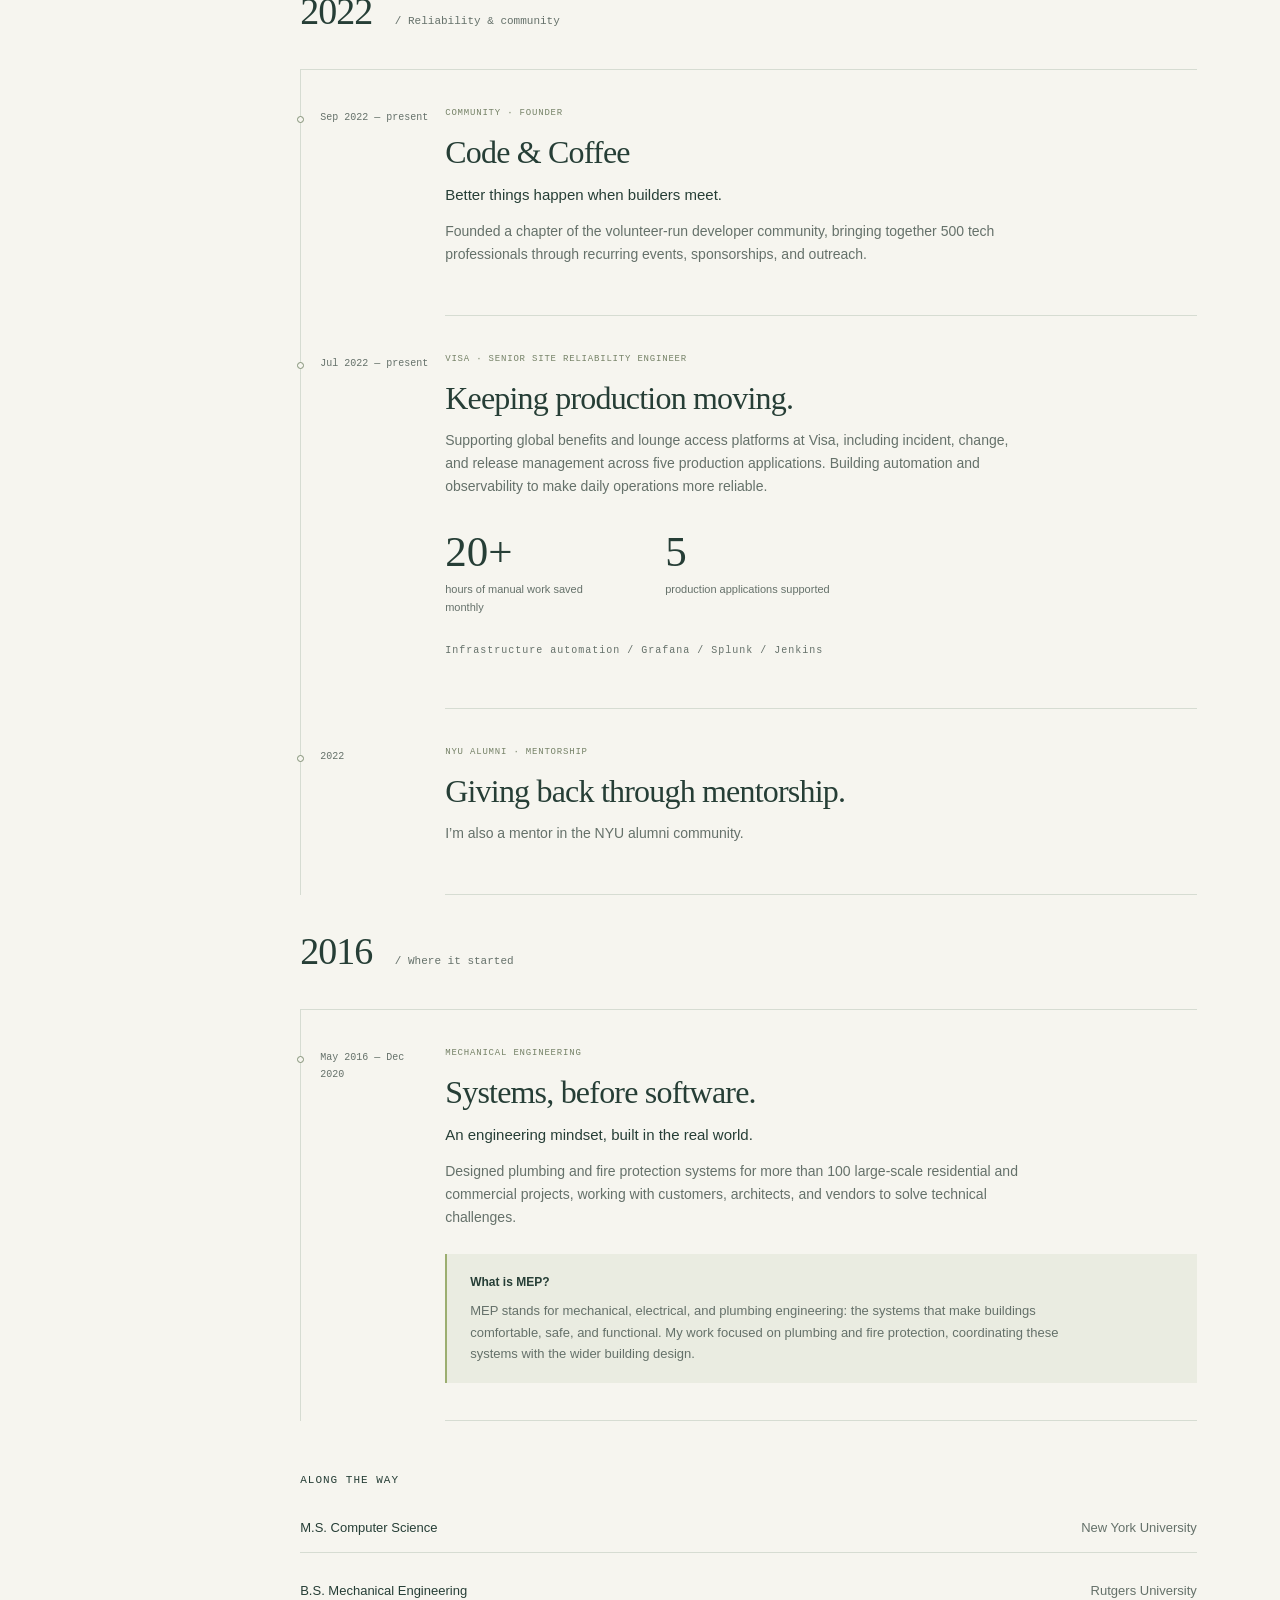
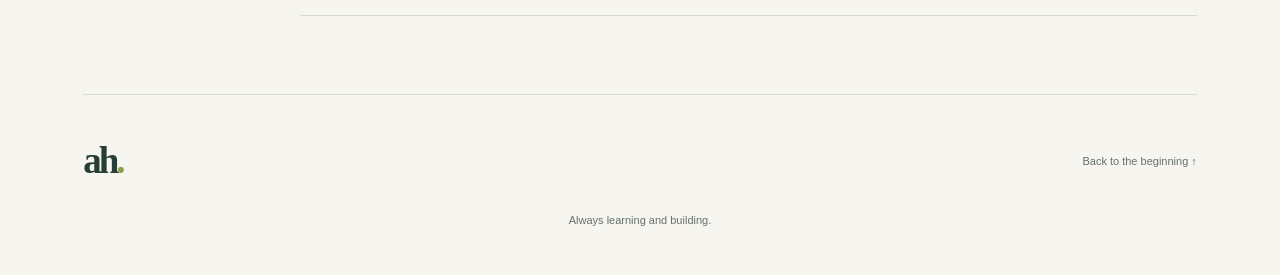
==== commit fec462a6: "Highlight ToolScout structured search release" ====
--- a/docs/aakashhathi_webpage/index.html
+++ b/docs/aakashhathi_webpage/index.html
@@ -1,7 +1,7 @@
 <!DOCTYPE html>
 
 <html lang="en"><head><meta charset="utf-8"/><meta content="width=device-width, initial-scale=1" name="viewport"/><title>Aakash Hathi — Engineer &amp; Builder</title><meta content="Aakash Hathi’s portfolio: production reliability, AI tools, cloud applications, and the engineering journey behind them." name="description"/><meta content="#f6f5ef" name="theme-color"/><link href="favicon.svg" rel="icon" type="image/svg+xml"/><link href="style.css" rel="stylesheet"/><script defer="" src="script.js"></script></head><body><a class="skip" href="#about">Skip to content</a><div aria-hidden="true" class="progress"></div><header><a aria-label="Aakash Hathi home" class="wordmark" href="#about">ah<span>.</span></a><nav aria-label="Social links"><a class="social-fill" href="https://github.com/ah20-dev" rel="noopener noreferrer" target="_blank"><svg aria-hidden="true" focusable="false" viewbox="0 0 24 24"><path d="M12 .8a11.4 11.4 0 0 0-3.6 22.2c.6.1.8-.2.8-.6v-2.1c-3.3.7-4-1.4-4-1.4-.5-1.4-1.3-1.8-1.3-1.8-1.1-.8.1-.8.1-.8 1.2.1 1.8 1.2 1.8 1.2 1.1 1.8 2.8 1.3 3.5 1 .1-.8.4-1.3.8-1.6-2.7-.3-5.5-1.3-5.5-6a4.7 4.7 0 0 1 1.2-3.2c-.1-.3-.5-1.5.1-3.1 0 0 1-.3 3.3 1.2a11.5 11.5 0 0 1 6 0c2.3-1.5 3.3-1.2 3.3-1.2.6 1.6.2 2.8.1 3.1a4.7 4.7 0 0 1 1.2 3.2c0 4.7-2.8 5.7-5.5 6 .4.4.8 1.1.8 2.2v3.3c0 .4.2.7.8.6A11.4 11.4 0 0 0 12 .8Z" fill="currentColor"></path></svg>GitHub <span>↗</span></a><a class="social-fill" href="https://www.linkedin.com/in/aakashhathi/" rel="noopener noreferrer" target="_blank"><svg aria-hidden="true" focusable="false" viewbox="0 0 24 24"><path d="M20.5 2h-17C2.7 2 2 2.7 2 3.5v17c0 .8.7 1.5 1.5 1.5h17c.8 0 1.5-.7 1.5-1.5v-17c0-.8-.7-1.5-1.5-1.5ZM8 19H5V9h3V19ZM6.5 7.7a1.8 1.8 0 1 1 0-3.6 1.8 1.8 0 0 1 0 3.6ZM19 19h-3v-4.9c0-1.2 0-2.7-1.7-2.7s-2 1.3-2 2.6v5h-3V9h2.9v1.4h.1c.4-.8 1.4-1.7 2.9-1.7 3.1 0 3.8 2 3.8 4.6V19Z" fill="currentColor"></path></svg>LinkedIn <span>↗</span></a></nav></header><main><section class="hero" id="about"><div class="hero-top"><span class="eyebrow"><i></i> About me</span><span class="edition">A WORK IN PROGRESS, ALWAYS.</span></div><h1>Aakash Hathi<span>Engineer. Builder.<br/><em>Curious by default.</em></span></h1><div class="intro"><p>I’m a Senior Site Reliability Engineer at Visa. I keep production systems dependable and build hands-on projects to explore what technology can do next. My path started in mechanical engineering and led to software, cloud infrastructure, and AI. I enjoy understanding how things work and making them work better.</p></div><a class="scroll-link" href="#current">Explore my work <span>↓</span></a><div aria-hidden="true" class="hero-index">01 — ∞</div></section>
-<div class="journey"><aside class="rail"><span class="eyebrow">The journey</span><nav aria-label="Timeline"><a class="active" href="#current">Now</a><a href="#year-2026">2026</a><a href="#year-2025">2025</a><a href="#year-2022">2022</a><a href="#year-2016">2016</a></nav><span class="rail-note">Newest first.<br/>Keep scrolling back.</span></aside><div class="timeline"><section aria-labelledby="current-heading" class="current" id="current"><div class="section-label"><span class="eyebrow">Deployed to Production</span><span class="live"><i></i> Live project</span></div><p class="project-timeframe">2025 — 2026</p><h2 id="current-heading">ToolScout<span>Better tools.<br/>Better decisions.</span></h2><p>A developer-tool intelligence platform that brings structured research and comparisons to AI coding assistants through MCP.</p><div aria-label="ToolScout connects tool research to coding assistants through MCP" class="tool-visual"><div class="visual-top"><span>TOOLSCOUT / INTELLIGENCE LAYER</span><span>●</span></div><div class="flow"><span>Discover<br/><small>Developer tools</small></span><b>→</b><span>Understand<br/><small>Structured research</small></span><b>→</b><span>Build<br/><small>AI + MCP</small></span></div></div><div class="feature-bottom"><span>React / Node.js / PostgreSQL / AWS</span><a href="https://toolscout-ai.dev" rel="noopener noreferrer" target="_blank">Explore ToolScout ↗</a></div></section><div class="timeline-intro"><span>SELECTED WORK &amp; MILESTONES</span></div><section aria-labelledby="heading-2026" class="era" id="year-2026"><h2 class="year" id="heading-2026">2026</h2><article class="entry" data-date="2026-10"><div class="date"><span class="dot"></span><time datetime="2026-10">Oct 2026</time></div><div class="entry-body"><div class="eyebrow">Desktop app · Learning tools</div><h3>LeetCode Tracker</h3><p class="tagline">A little more structure. A lot more practice.</p><p>A desktop study companion for macOS, bringing study guides, problem patterns, topic summaries, and progress tracking into one place.</p><div class="links"><a href="https://github.com/ah20-dev/leetCode_Tracker" rel="noopener noreferrer" target="_blank">View on GitHub <span>↗</span></a></div></div></article><article class="entry" data-date="2026-07"><div class="date"><span class="dot"></span><time datetime="2026-07">Jul 2026</time></div><div class="entry-body"><div class="eyebrow">Flutter · Whisper · Audio analysis</div><h3>Vocal Edge</h3><p class="tagline">Find clarity in your own voice.</p><p>A Flutter vocal coaching app that combines transcription, pitch and prosody analysis, and filler-word detection. Shipped to TestFlight for beta testing.</p><div class="links"><a href="https://github.com/ah20-dev/vocalEdge" rel="noopener noreferrer" target="_blank">View on GitHub <span>↗</span></a></div></div></article><article class="entry" data-date="2025/2026"><div class="date"><span class="dot"></span><time datetime="2025">2025</time> — <time datetime="2026">2026</time></div><div class="entry-body"><div class="eyebrow">System design · Local-first · MCP</div><h3>DesignFlow</h3><p class="tagline">Think in systems. Build with context.</p><p>A local-first desktop app for system architecture diagrams and product requirement notes, designed for working alongside AI through MCP.</p><div class="links"><a class="primary-link" href="https://ah20-dev.github.io/designFlow-webpage/" rel="noopener noreferrer" target="_blank">Explore DesignFlow ↗</a><a href="https://github.com/ah20-dev/designFlow-webpage" rel="noopener noreferrer" target="_blank">View on GitHub <span>↗</span></a></div></div></article><article class="entry" data-date="2026-05"><div class="date"><span class="dot"></span><time datetime="2026-05">May 2026</time></div><div class="entry-body"><div class="eyebrow">Claude skill</div><h3>PropertyIQ</h3><p>A Claude skill for working through real estate deal analysis.</p><div class="links"><a href="https://github.com/ah20-dev/propertyiq" rel="noopener noreferrer" target="_blank">View on GitHub <span>↗</span></a></div></div></article></section><section aria-labelledby="heading-2025" class="era" id="year-2025"><h2 class="year" id="heading-2025">2025</h2><article class="entry" data-date="2025"><div class="date"><span class="dot"></span><time datetime="2025">2025</time></div><div class="entry-body"><div class="eyebrow">Python · AWS · Gemini</div><h3>Agentic Newsletter</h3><p class="tagline">A daily briefing, on autopilot.</p><p>A Python workflow that uses Gemini with grounded search to produce a daily newsletter and deliver it to Telegram. Deployed on AWS with Terraform, EventBridge, and Lambda.</p><div class="links"><a href="https://github.com/ah20-dev/ai-newsletter" rel="noopener noreferrer" target="_blank">View on GitHub <span>↗</span></a></div></div></article></section><section aria-labelledby="heading-2022" class="era" id="year-2022"><h2 class="year" id="heading-2022">2022<span> / Reliability &amp; community</span></h2>
+<div class="journey"><aside class="rail"><span class="eyebrow">The journey</span><nav aria-label="Timeline"><a class="active" href="#current">Now</a><a href="#year-2026">2026</a><a href="#year-2025">2025</a><a href="#year-2022">2022</a><a href="#year-2016">2016</a></nav><span class="rail-note">Newest first.<br/>Keep scrolling back.</span></aside><div class="timeline"><section aria-labelledby="current-heading" class="current" id="current"><div class="section-label"><span class="eyebrow">Deployed to Production</span><span class="live"><i></i> Live project</span></div><p class="project-timeframe">2025 — 2026</p><h2 id="current-heading">ToolScout<span>Better tools.<br/>Better decisions.</span></h2><p>A developer-tool intelligence platform that brings structured research and comparisons to AI coding assistants through MCP.</p><aside class="feature-note"><span class="eyebrow">New Feature</span><p><strong>Structured Search</strong> — a RAG bot grounded in our data, released in <time datetime="2026-10">October 2026</time>.</p></aside><div aria-label="ToolScout connects tool research to coding assistants through MCP" class="tool-visual"><div class="visual-top"><span>TOOLSCOUT / INTELLIGENCE LAYER</span><span>●</span></div><div class="flow"><span>Discover<br/><small>Developer tools</small></span><b>→</b><span>Understand<br/><small>Structured research</small></span><b>→</b><span>Build<br/><small>AI + MCP</small></span></div></div><div class="feature-bottom"><span>React / Node.js / PostgreSQL / AWS</span><a href="https://toolscout-ai.dev" rel="noopener noreferrer" target="_blank">Explore ToolScout ↗</a></div></section><div class="timeline-intro"><span>SELECTED WORK &amp; MILESTONES</span></div><section aria-labelledby="heading-2026" class="era" id="year-2026"><h2 class="year" id="heading-2026">2026</h2><article class="entry" data-date="2026-10"><div class="date"><span class="dot"></span><time datetime="2026-10">Oct 2026</time></div><div class="entry-body"><div class="eyebrow">Desktop app · Learning tools</div><h3>LeetCode Tracker</h3><p class="tagline">A little more structure. A lot more practice.</p><p>A desktop study companion for macOS, bringing study guides, problem patterns, topic summaries, and progress tracking into one place.</p><div class="links"><a href="https://github.com/ah20-dev/leetCode_Tracker" rel="noopener noreferrer" target="_blank">View on GitHub <span>↗</span></a></div></div></article><article class="entry" data-date="2026-07"><div class="date"><span class="dot"></span><time datetime="2026-07">Jul 2026</time></div><div class="entry-body"><div class="eyebrow">Flutter · Whisper · Audio analysis</div><h3>Vocal Edge</h3><p class="tagline">Find clarity in your own voice.</p><p>A Flutter vocal coaching app that combines transcription, pitch and prosody analysis, and filler-word detection. Shipped to TestFlight for beta testing.</p><div class="links"><a href="https://github.com/ah20-dev/vocalEdge" rel="noopener noreferrer" target="_blank">View on GitHub <span>↗</span></a></div></div></article><article class="entry" data-date="2025/2026"><div class="date"><span class="dot"></span><time datetime="2025">2025</time> — <time datetime="2026">2026</time></div><div class="entry-body"><div class="eyebrow">System design · Local-first · MCP</div><h3>DesignFlow</h3><p class="tagline">Think in systems. Build with context.</p><p>A local-first desktop app for system architecture diagrams and product requirement notes, designed for working alongside AI through MCP.</p><div class="links"><a class="primary-link" href="https://ah20-dev.github.io/designFlow-webpage/" rel="noopener noreferrer" target="_blank">Explore DesignFlow ↗</a><a href="https://github.com/ah20-dev/designFlow-webpage" rel="noopener noreferrer" target="_blank">View on GitHub <span>↗</span></a></div></div></article><article class="entry" data-date="2026-05"><div class="date"><span class="dot"></span><time datetime="2026-05">May 2026</time></div><div class="entry-body"><div class="eyebrow">Claude skill</div><h3>PropertyIQ</h3><p>A Claude skill for working through real estate deal analysis.</p><div class="links"><a href="https://github.com/ah20-dev/propertyiq" rel="noopener noreferrer" target="_blank">View on GitHub <span>↗</span></a></div></div></article></section><section aria-labelledby="heading-2025" class="era" id="year-2025"><h2 class="year" id="heading-2025">2025</h2><article class="entry" data-date="2025"><div class="date"><span class="dot"></span><time datetime="2025">2025</time></div><div class="entry-body"><div class="eyebrow">Python · AWS · Gemini</div><h3>Agentic Newsletter</h3><p class="tagline">A daily briefing, on autopilot.</p><p>A Python workflow that uses Gemini with grounded search to produce a daily newsletter and deliver it to Telegram. Deployed on AWS with Terraform, EventBridge, and Lambda.</p><div class="links"><a href="https://github.com/ah20-dev/ai-newsletter" rel="noopener noreferrer" target="_blank">View on GitHub <span>↗</span></a></div></div></article></section><section aria-labelledby="heading-2022" class="era" id="year-2022"><h2 class="year" id="heading-2022">2022<span> / Reliability &amp; community</span></h2>
 <article class="entry"><div class="date"><span class="dot"></span>Sep 2022 — present</div><div class="entry-body"><div class="eyebrow">Community · Founder</div><h3>Code &amp; Coffee</h3><p class="tagline">Better things happen when builders meet.</p><p>Founded a chapter of the volunteer-run developer community, bringing together 500 tech professionals through recurring events, sponsorships, and outreach.</p></div></article>
 <article class="entry"><div class="date"><span class="dot"></span>Jul 2022 — present</div><div class="entry-body"><div class="eyebrow">Visa · Senior Site Reliability Engineer</div><h3>Keeping production moving.</h3><p>Supporting global benefits and lounge access platforms at Visa, including incident, change, and release management across five production applications. Building automation and observability to make daily operations more reliable.</p><div class="metrics"><div><strong>20+</strong><span>hours of manual work saved monthly</span></div><div><strong>5</strong><span>production applications supported</span></div></div><p class="stack">Infrastructure automation / Grafana / Splunk / Jenkins</p></div></article>
 <article class="entry"><div class="date"><span class="dot"></span>2022</div><div class="entry-body"><div class="eyebrow">NYU Alumni · Mentorship</div><h3>Giving back through mentorship.</h3><p>I’m also a mentor in the NYU alumni community.</p></div></article></section><section aria-labelledby="heading-2016" class="era" id="year-2016"><h2 class="year" id="heading-2016">2016<span> / Where it started</span></h2><article class="entry"><div class="date"><span class="dot"></span>May 2016 — Dec 2020</div><div class="entry-body"><div class="eyebrow">Mechanical engineering</div><h3>Systems, before software.</h3><p class="tagline">An engineering mindset, built in the real world.</p><p>Designed plumbing and fire protection systems for more than 100 large-scale residential and commercial projects, working with customers, architects, and vendors to solve technical challenges.</p><aside class="mep"><h4>What is MEP?</h4><p>MEP stands for mechanical, electrical, and plumbing engineering: the systems that make buildings comfortable, safe, and functional. My work focused on plumbing and fire protection, coordinating these systems with the wider building design.</p></aside></div></article></section><section class="education"><span class="eyebrow">Along the way</span><p>M.S. Computer Science <span>New York University</span></p><p>B.S. Mechanical Engineering <span>Rutgers University</span></p></section></div></div></main><footer><div><a class="wordmark" href="#about">ah<span>.</span></a></div><a href="#about">Back to the beginning ↑</a><p>Always learning and building.</p></footer></body></html>
--- a/docs/aakashhathi_webpage/style.css
+++ b/docs/aakashhathi_webpage/style.css
@@ -1,3 +1,5 @@
 :root{--paper:#f6f5ef;--ink:#263e36;--muted:#65716a;--line:#d6dcd2;--accent:#d9e8a1}*{box-sizing:border-box}html{scroll-behavior:smooth;scroll-padding-top:110px}body{margin:0;background:var(--paper);color:var(--ink);font-family:Arial,Helvetica,sans-serif;font-size:16px;line-height:1.65}a{color:inherit;text-decoration:none}a:focus-visible{outline:3px solid #6b8129;outline-offset:6px}a:hover{color:#697f33}header{height:96px;padding:0 6.5%;display:flex;justify-content:space-between;align-items:center;position:sticky;top:0;z-index:10;background:rgba(246,245,239,.95);border-bottom:1px solid var(--line);backdrop-filter:blur(14px)}.wordmark{font-family:Georgia,serif;font-size:37px;letter-spacing:-3px;font-weight:bold}.wordmark span{color:#8a9f4c}header nav{display:flex;gap:12px}header nav a{padding:9px 19px;border:1px solid var(--line);border-radius:6px;font-size:13px}header nav a span{margin-left:16px}.social-fill{background:var(--ink);color:var(--paper);border-color:var(--ink)}.social-fill:hover{background:#3d594d;color:white}.progress{position:fixed;left:0;top:0;height:3px;width:100%;transform:scaleX(0);transform-origin:left;background:#8ba444;z-index:20}.hero{position:relative;padding:65px 0 68px;max-width:1180px;margin:auto}.hero-top{display:flex;justify-content:space-between;align-items:center}.eyebrow,.edition,.timeline-intro,.rail-note,.date,.stack,.feature-bottom>span,.visual-top{font-family:monospace;font-size:11px;letter-spacing:1px}.eyebrow{text-transform:uppercase;display:block}.eyebrow i,.live i{display:inline-block;width:7px;height:7px;border-radius:50%;background:#839b43;margin-right:8px}.edition{font-size:10px;color:var(--muted)}h1{font-family:Georgia,'Times New Roman',serif;font-size:clamp(42px,5.5vw,76px);font-weight:400;line-height:1.07;letter-spacing:-3.5px;margin:42px 0 26px}h1>span{display:block;font-size:clamp(50px,6.4vw,88px);margin-top:14px}h1 em{font-weight:400;color:#758664}.intro{max-width:850px;margin-top:32px}.intro p{margin:0;color:#56635b;font-size:15px;line-height:1.85}.scroll-link{display:inline-flex;gap:40px;align-items:center;margin-top:34px;font-size:12px;font-weight:bold}.scroll-link span{display:grid;place-items:center;width:34px;height:34px;border-radius:50%;border:1px solid #c5cec0}.hero-index{position:absolute;right:0;bottom:63px;font-family:Georgia,serif;font-style:italic;font-size:35px;color:#9ba58e}.journey{border-top:1px solid var(--line);max-width:1180px;margin:0 auto;display:grid;grid-template-columns:185px minmax(0,1fr);gap:32px;padding-top:58px}.rail{position:sticky;top:140px;align-self:start}.rail nav{display:flex;flex-direction:column;gap:10px;margin:25px 0}.rail nav a{font-size:13px;color:var(--muted);padding-left:17px;border-left:2px solid var(--line)}.rail nav a.active{border-color:var(--ink);color:var(--ink);font-weight:bold}.rail-note{display:block;color:#7b857c;font-size:10px;line-height:1.9;letter-spacing:0}.current{padding:35px 38px;background:var(--ink);color:#f5f7ec;border-radius:4px}.section-label{display:flex;justify-content:space-between;gap:10px}.current .eyebrow{color:#c3d1b8}.live{font-size:11px}.current h2{font-family:Georgia,serif;font-weight:400;font-size:25px;line-height:1.15;margin:28px 0 20px}.current h2 span{display:block;font-size:clamp(30px,4vw,48px);margin-top:12px;letter-spacing:-1px}.current>p{color:#ced8ce;max-width:540px;font-size:14px}.tool-visual{border:1px solid #587065;margin:30px 0 25px;border-radius:4px;background:linear-gradient(115deg,#334d40,#263e36);padding:17px 20px}.visual-top{display:flex;justify-content:space-between;color:#aabe9f;font-size:9px}.flow{display:flex;align-items:center;justify-content:space-between;gap:10px;padding:27px 0 18px}.flow>span{font-family:Georgia,serif;font-size:24px;line-height:1.4}.flow small{font-family:Arial,sans-serif;font-size:10px;color:#b8c9b5}.flow b{font-weight:normal;color:#b5cd83}.feature-bottom{display:flex;justify-content:space-between;align-items:center;gap:14px}.feature-bottom>span{font-size:9px;letter-spacing:0;color:#b8c9b5}.feature-bottom a{font-size:12px;background:var(--accent);color:#263e36;border-radius:4px;padding:10px 14px;white-space:nowrap}.timeline-intro{display:flex;justify-content:space-between;font-size:9px;margin:58px 0 8px;color:var(--muted)}.era{scroll-margin-top:110px}.year{font-size:38px;letter-spacing:-1px;font-family:Georgia,serif;font-weight:400;margin:0;padding:25px 0 26px;border-bottom:1px solid var(--line)}.year span{font-family:monospace;font-size:11px;letter-spacing:0;color:var(--muted);margin-left:16px}.entry{display:grid;grid-template-columns:145px minmax(0,1fr);position:relative}.date{padding:40px 13px 0 19px;position:relative;font-size:10px;letter-spacing:0;color:var(--muted);border-left:1px solid var(--line)}.dot{width:7px;height:7px;position:absolute;top:46px;left:-4px;border-radius:50%;background:var(--paper);border:1px solid #819075}.entry-body{padding:36px 0 37px;border-bottom:1px solid var(--line)}.entry-body>.eyebrow{font-size:9px;color:#758267;letter-spacing:.8px}h3{font-family:Georgia,serif;font-weight:400;font-size:32px;line-height:1.2;letter-spacing:-.8px;margin:12px 0 12px}.entry-body p{font-size:14px;color:var(--muted);max-width:590px;margin:12px 0}.entry-body .tagline{font-size:15px;color:var(--ink)}.links{display:flex;gap:20px;flex-wrap:wrap;font-size:11px;margin-top:21px}.links a{border-bottom:1px solid #bac4ae;padding-bottom:4px}.links a span{margin-left:8px}.primary-link{font-weight:bold}.metrics{display:flex;gap:50px;margin:26px 0}.metrics>div{max-width:170px}.metrics strong{font-size:43px;font-family:Georgia,serif;line-height:1.3;font-weight:400}.metrics span{display:block;font-size:11px;color:var(--muted)}.entry-body .stack{font-size:10px}.mep{background:#eaece1;border-left:2px solid #9cae70;padding:19px 23px;margin-top:25px}.mep h4{font-size:12px;margin:0}.mep p{font-size:13px;margin:7px 0 0}.education{padding:50px 0 65px}.education h2{font-family:Georgia,serif;font-weight:400;font-size:30px}.education p{font-size:13px;padding:14px 0;border-bottom:1px solid var(--line);display:flex;justify-content:space-between;gap:20px}.education p span{color:var(--muted)}footer{max-width:1180px;margin:auto;border-top:1px solid var(--line);padding:35px 0 45px;display:flex;align-items:center;justify-content:space-between}footer>div{display:flex;align-items:center;gap:25px}footer p,footer>a{font-size:11px;color:var(--muted)}.skip{position:fixed;left:15px;top:-80px;z-index:50;background:var(--ink);color:white;padding:10px}.skip:focus{top:10px}@media(min-width:1450px){.hero{padding-top:85px;padding-bottom:85px}}@media(max-width:1320px){.hero,.journey,footer{margin-left:6.5%;margin-right:6.5%}}@media(max-width:850px){.journey{grid-template-columns:100px minmax(0,1fr);gap:22px}.entry{grid-template-columns:1fr}.date{border:0;padding:30px 0 0}.dot{display:none}.entry-body{padding-top:14px}.current{padding:28px}.feature-bottom{flex-wrap:wrap}.intro{gap:28px}.hero-index{display:none}.flow>span{font-size:20px}.flow small{font-size:9px}.edition{display:none}}@media(max-width:600px){header{height:76px;padding:0 6%}header nav a{padding:7px 12px}header nav a span{margin-left:7px}.hero{padding-top:38px;padding-bottom:40px}h1{letter-spacing:-2px;margin-top:29px}h1>span{font-size:48px;letter-spacing:-2px}.intro{grid-template-columns:1fr;gap:14px}.intro p{font-size:14px}.journey{display:block;padding-top:28px}.rail{position:static;margin-bottom:28px}.rail>.eyebrow,.rail-note{display:none}.rail nav{flex-direction:row;justify-content:space-between;gap:8px;margin:0}.rail nav a{padding-left:0;border-left:0;border-bottom:2px solid var(--line);font-size:11px;padding-bottom:7px}.rail nav a.active{border-color:var(--ink)}.current{padding:24px 20px}.current h2 span{font-size:37px}.current .eyebrow{font-size:9px}.live{font-size:9px}.tool-visual{padding:13px 12px}.visual-top{font-size:7px}.flow{gap:5px}.flow>span{font-size:17px}.flow small{font-size:8px}.feature-bottom{gap:18px}.timeline-intro{font-size:8px;margin-top:40px}.year span{font-size:9px;margin-left:8px}.entry-body{padding-bottom:30px}.year{font-size:33px}.education p{display:block}.education p span{display:block;margin-top:5px}footer>div{display:block}footer{gap:20px}.metrics{gap:30px}}@media(prefers-reduced-motion:reduce){html{scroll-behavior:auto}*{transition:none!important}}
 
 header nav a{display:inline-flex;align-items:center;gap:8px}header nav a svg{width:16px;height:16px;flex:none}header nav a span{margin-left:6px}.project-timeframe{font-family:monospace;font-size:12px!important;letter-spacing:1px;margin-top:23px!important;margin-bottom:-12px!important}footer{flex-wrap:wrap}footer>p{flex-basis:100%;text-align:center;margin:20px 0 0}@media(max-width:600px){header nav a{gap:6px;padding:7px 10px}.section-label{flex-wrap:wrap}}
+
+.feature-note{border-left:2px solid var(--accent);padding:13px 17px;margin:24px 0;background:rgba(217,232,161,.07)}.feature-note .eyebrow{color:var(--accent);font-size:10px}.feature-note p{font-size:13px;color:#ced8ce;margin:7px 0 0}.feature-note strong{color:#f5f7ec;font-weight:600}
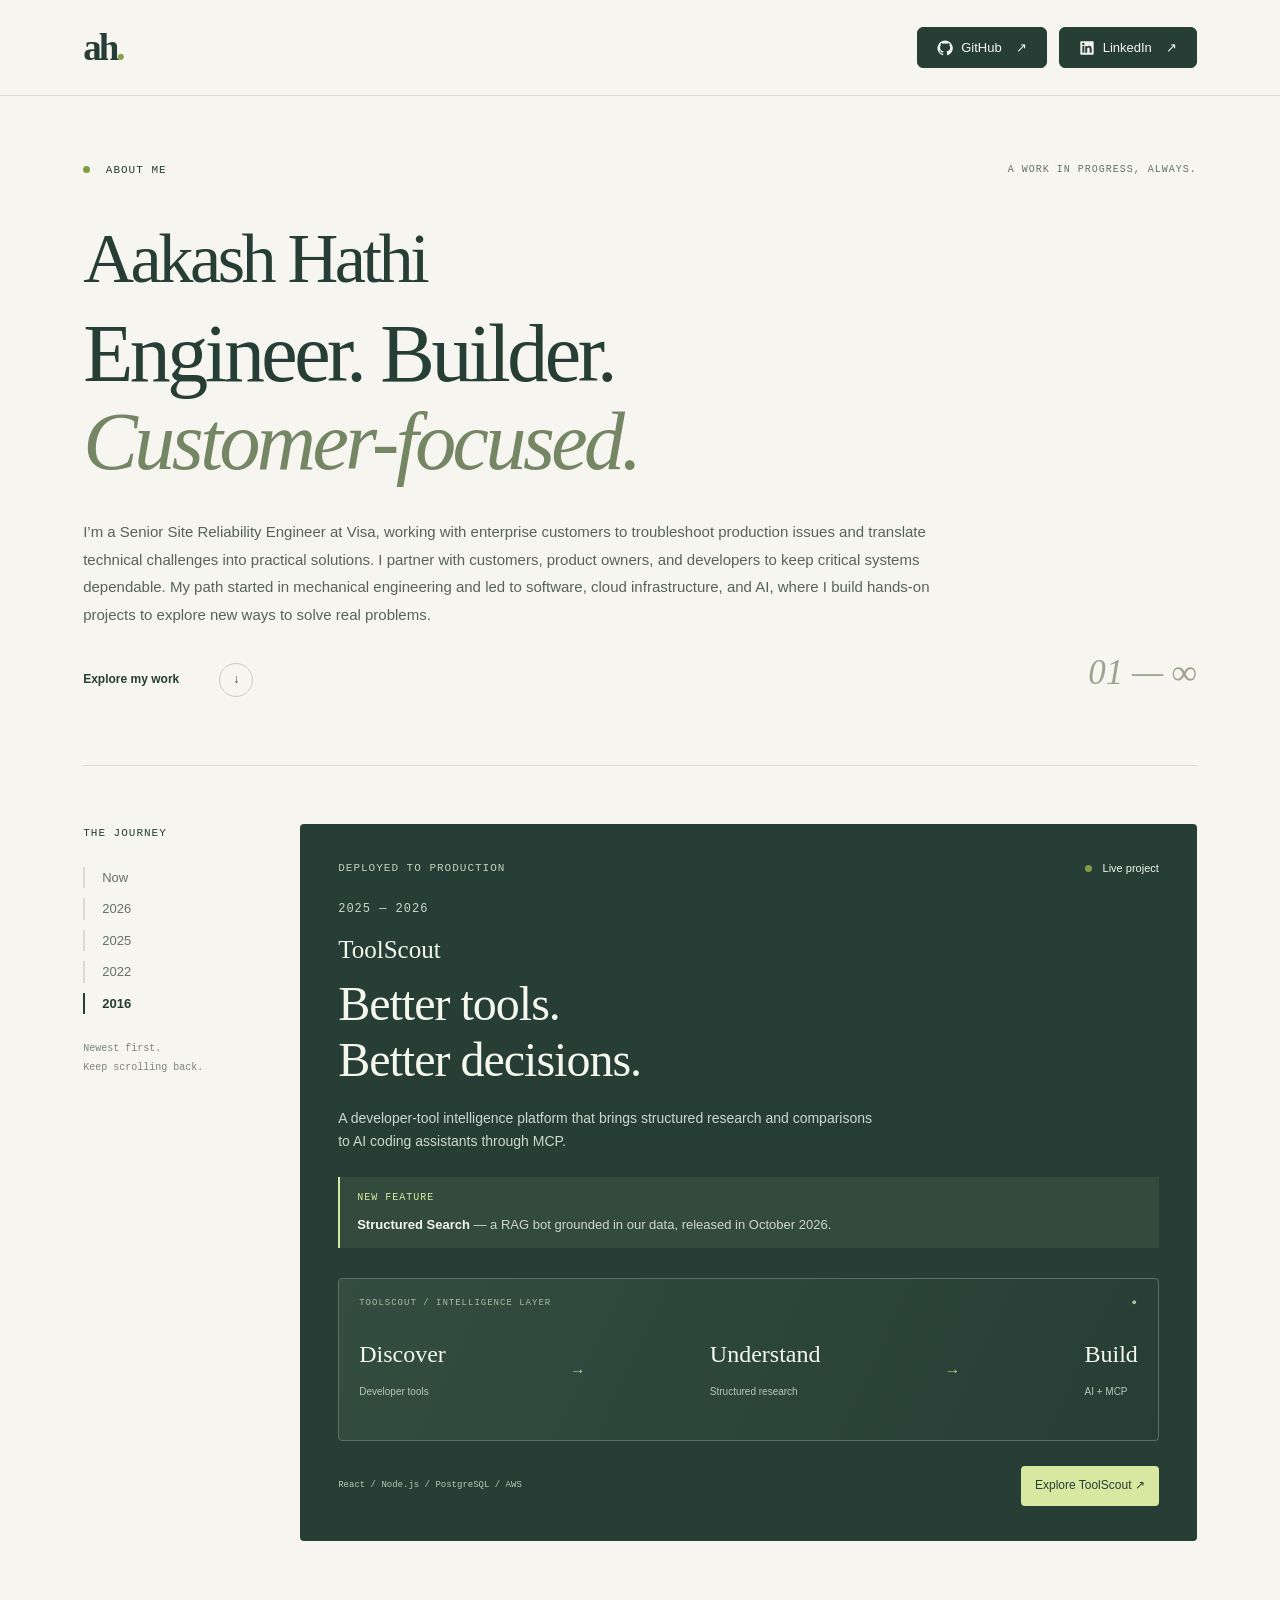
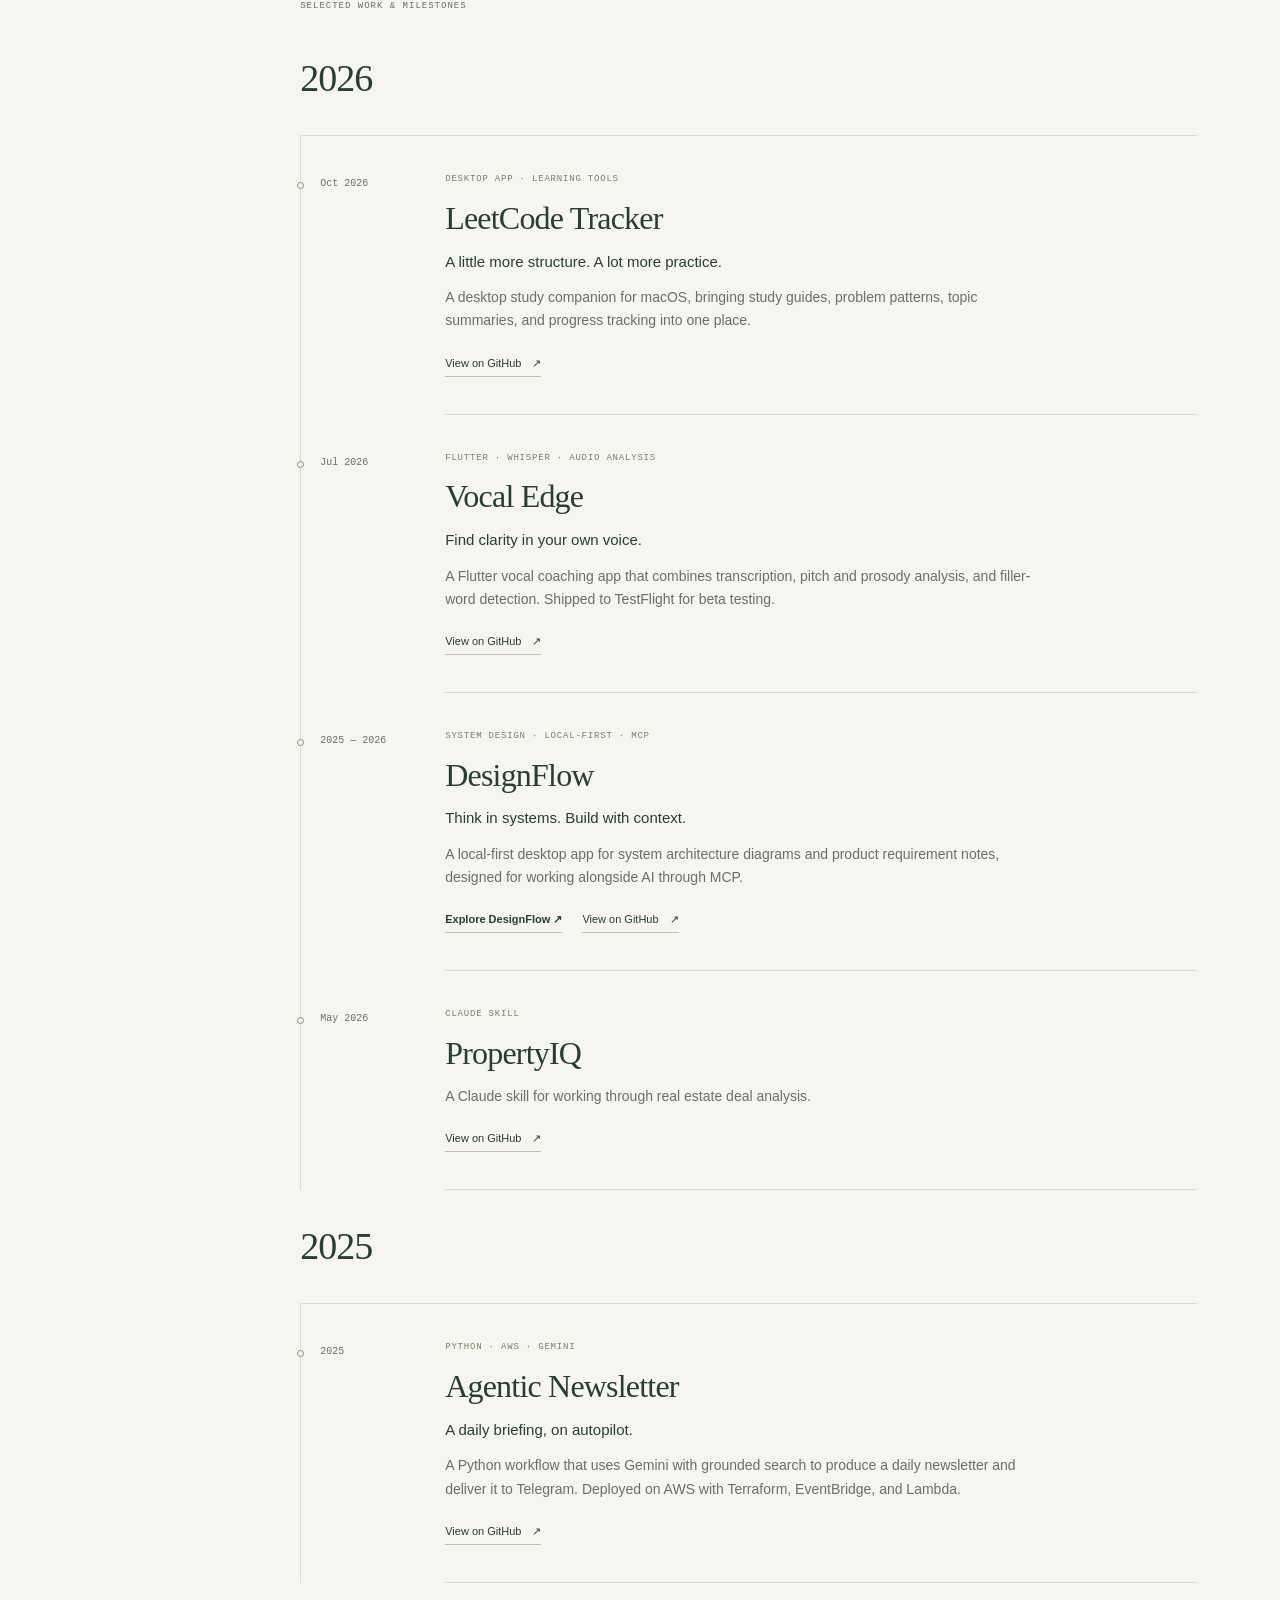
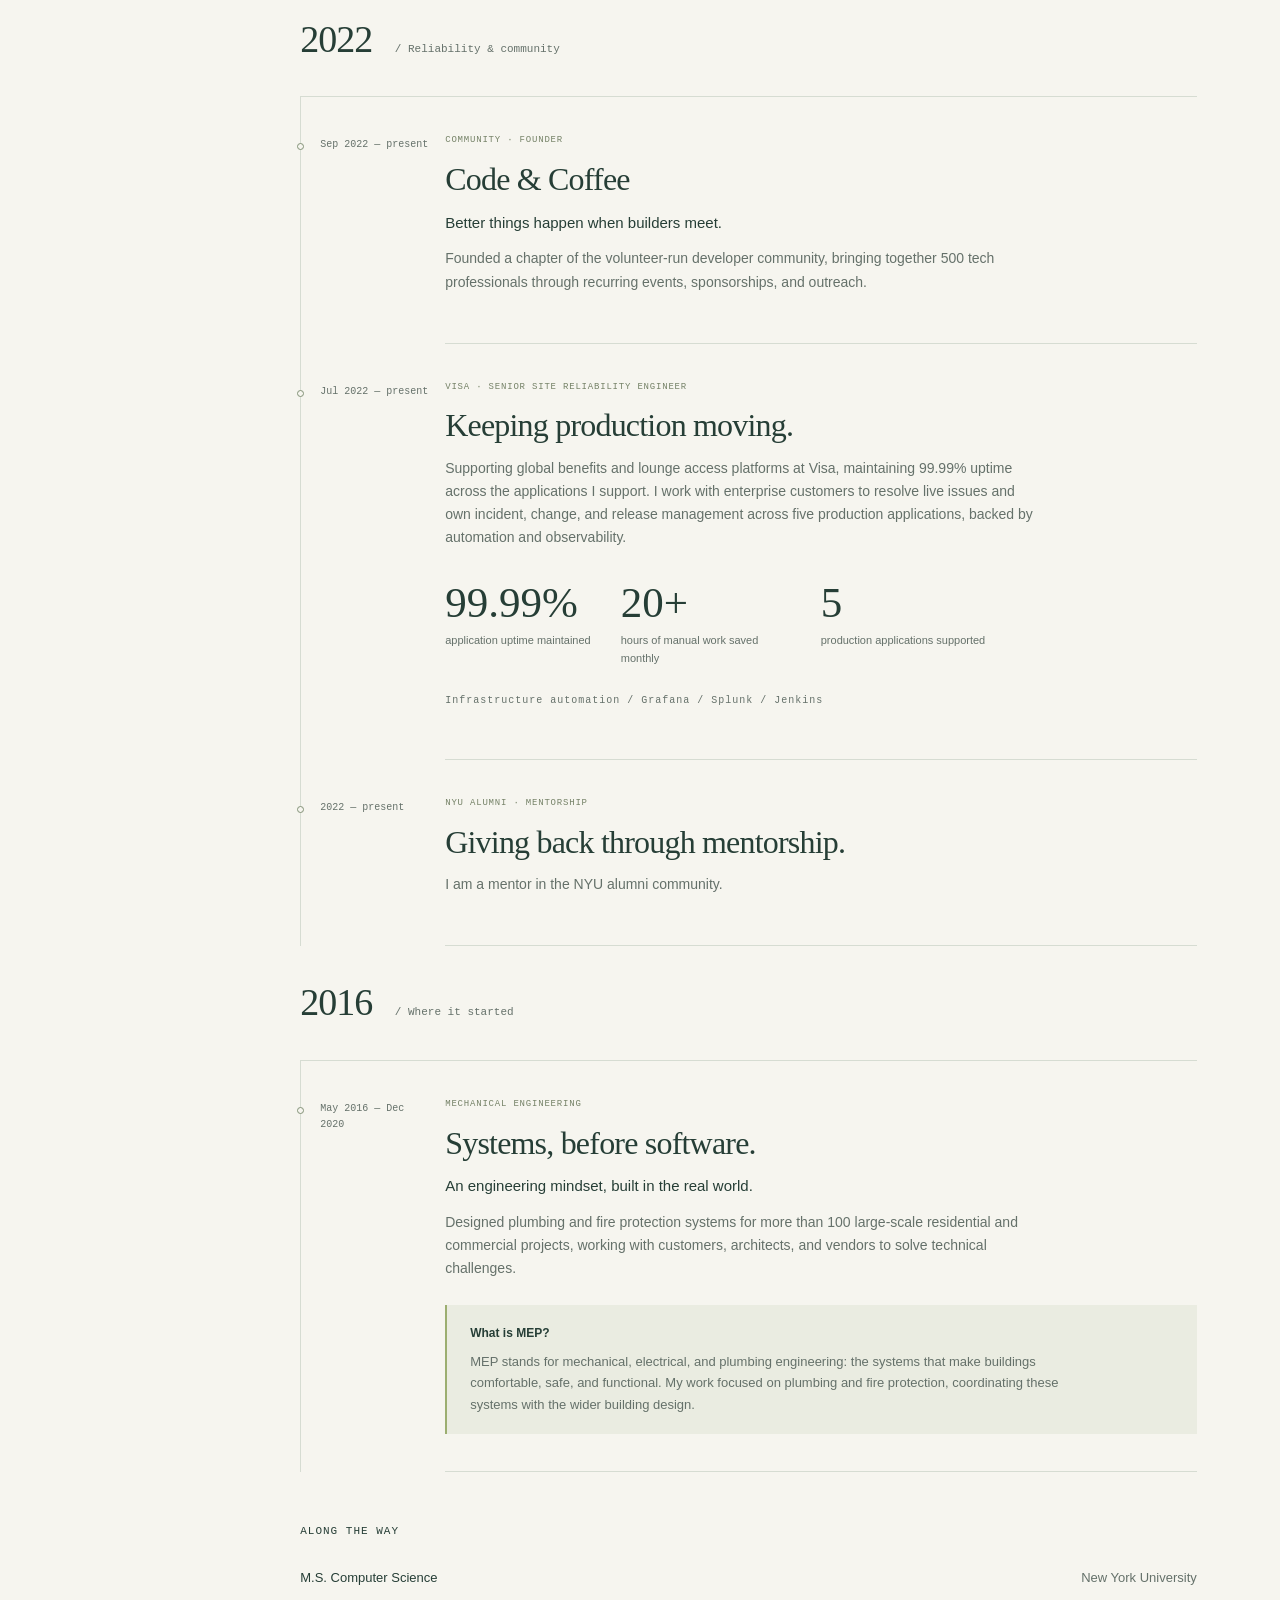
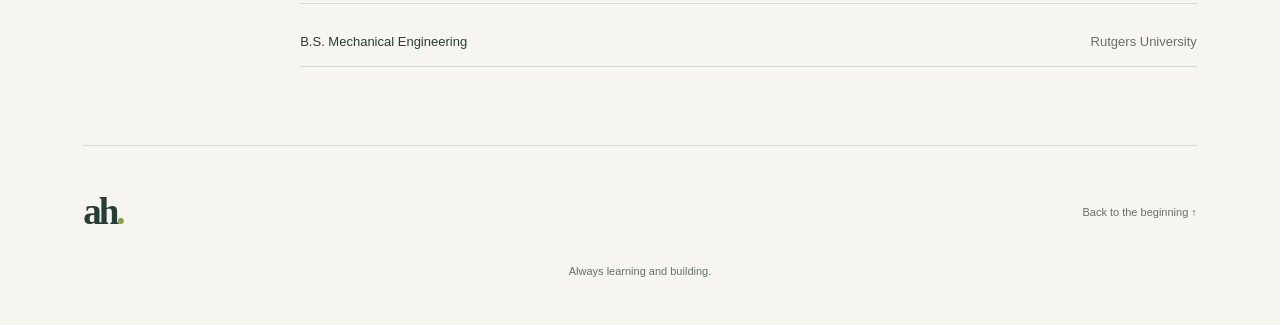
==== commit 9545228d: "Emphasize customer engineering, uptime, and ongoing mentorship" ====
--- a/docs/aakashhathi_webpage/index.html
+++ b/docs/aakashhathi_webpage/index.html
@@ -1,7 +1,7 @@
 <!DOCTYPE html>
 
-<html lang="en"><head><meta charset="utf-8"/><meta content="width=device-width, initial-scale=1" name="viewport"/><title>Aakash Hathi — Engineer &amp; Builder</title><meta content="Aakash Hathi’s portfolio: production reliability, AI tools, cloud applications, and the engineering journey behind them." name="description"/><meta content="#f6f5ef" name="theme-color"/><link href="favicon.svg" rel="icon" type="image/svg+xml"/><link href="style.css" rel="stylesheet"/><script defer="" src="script.js"></script></head><body><a class="skip" href="#about">Skip to content</a><div aria-hidden="true" class="progress"></div><header><a aria-label="Aakash Hathi home" class="wordmark" href="#about">ah<span>.</span></a><nav aria-label="Social links"><a class="social-fill" href="https://github.com/ah20-dev" rel="noopener noreferrer" target="_blank"><svg aria-hidden="true" focusable="false" viewbox="0 0 24 24"><path d="M12 .8a11.4 11.4 0 0 0-3.6 22.2c.6.1.8-.2.8-.6v-2.1c-3.3.7-4-1.4-4-1.4-.5-1.4-1.3-1.8-1.3-1.8-1.1-.8.1-.8.1-.8 1.2.1 1.8 1.2 1.8 1.2 1.1 1.8 2.8 1.3 3.5 1 .1-.8.4-1.3.8-1.6-2.7-.3-5.5-1.3-5.5-6a4.7 4.7 0 0 1 1.2-3.2c-.1-.3-.5-1.5.1-3.1 0 0 1-.3 3.3 1.2a11.5 11.5 0 0 1 6 0c2.3-1.5 3.3-1.2 3.3-1.2.6 1.6.2 2.8.1 3.1a4.7 4.7 0 0 1 1.2 3.2c0 4.7-2.8 5.7-5.5 6 .4.4.8 1.1.8 2.2v3.3c0 .4.2.7.8.6A11.4 11.4 0 0 0 12 .8Z" fill="currentColor"></path></svg>GitHub <span>↗</span></a><a class="social-fill" href="https://www.linkedin.com/in/aakashhathi/" rel="noopener noreferrer" target="_blank"><svg aria-hidden="true" focusable="false" viewbox="0 0 24 24"><path d="M20.5 2h-17C2.7 2 2 2.7 2 3.5v17c0 .8.7 1.5 1.5 1.5h17c.8 0 1.5-.7 1.5-1.5v-17c0-.8-.7-1.5-1.5-1.5ZM8 19H5V9h3V19ZM6.5 7.7a1.8 1.8 0 1 1 0-3.6 1.8 1.8 0 0 1 0 3.6ZM19 19h-3v-4.9c0-1.2 0-2.7-1.7-2.7s-2 1.3-2 2.6v5h-3V9h2.9v1.4h.1c.4-.8 1.4-1.7 2.9-1.7 3.1 0 3.8 2 3.8 4.6V19Z" fill="currentColor"></path></svg>LinkedIn <span>↗</span></a></nav></header><main><section class="hero" id="about"><div class="hero-top"><span class="eyebrow"><i></i> About me</span><span class="edition">A WORK IN PROGRESS, ALWAYS.</span></div><h1>Aakash Hathi<span>Engineer. Builder.<br/><em>Curious by default.</em></span></h1><div class="intro"><p>I’m a Senior Site Reliability Engineer at Visa. I keep production systems dependable and build hands-on projects to explore what technology can do next. My path started in mechanical engineering and led to software, cloud infrastructure, and AI. I enjoy understanding how things work and making them work better.</p></div><a class="scroll-link" href="#current">Explore my work <span>↓</span></a><div aria-hidden="true" class="hero-index">01 — ∞</div></section>
+<html lang="en"><head><meta charset="utf-8"/><meta content="width=device-width, initial-scale=1" name="viewport"/><title>Aakash Hathi — Engineer &amp; Builder</title><meta content="Aakash Hathi’s portfolio: production reliability, AI tools, cloud applications, and the engineering journey behind them." name="description"/><meta content="#f6f5ef" name="theme-color"/><link href="favicon.svg" rel="icon" type="image/svg+xml"/><link href="style.css" rel="stylesheet"/><script defer="" src="script.js"></script></head><body><a class="skip" href="#about">Skip to content</a><div aria-hidden="true" class="progress"></div><header><a aria-label="Aakash Hathi home" class="wordmark" href="#about">ah<span>.</span></a><nav aria-label="Social links"><a class="social-fill" href="https://github.com/ah20-dev" rel="noopener noreferrer" target="_blank"><svg aria-hidden="true" focusable="false" viewbox="0 0 24 24"><path d="M12 .8a11.4 11.4 0 0 0-3.6 22.2c.6.1.8-.2.8-.6v-2.1c-3.3.7-4-1.4-4-1.4-.5-1.4-1.3-1.8-1.3-1.8-1.1-.8.1-.8.1-.8 1.2.1 1.8 1.2 1.8 1.2 1.1 1.8 2.8 1.3 3.5 1 .1-.8.4-1.3.8-1.6-2.7-.3-5.5-1.3-5.5-6a4.7 4.7 0 0 1 1.2-3.2c-.1-.3-.5-1.5.1-3.1 0 0 1-.3 3.3 1.2a11.5 11.5 0 0 1 6 0c2.3-1.5 3.3-1.2 3.3-1.2.6 1.6.2 2.8.1 3.1a4.7 4.7 0 0 1 1.2 3.2c0 4.7-2.8 5.7-5.5 6 .4.4.8 1.1.8 2.2v3.3c0 .4.2.7.8.6A11.4 11.4 0 0 0 12 .8Z" fill="currentColor"></path></svg>GitHub <span>↗</span></a><a class="social-fill" href="https://www.linkedin.com/in/aakashhathi/" rel="noopener noreferrer" target="_blank"><svg aria-hidden="true" focusable="false" viewbox="0 0 24 24"><path d="M20.5 2h-17C2.7 2 2 2.7 2 3.5v17c0 .8.7 1.5 1.5 1.5h17c.8 0 1.5-.7 1.5-1.5v-17c0-.8-.7-1.5-1.5-1.5ZM8 19H5V9h3V19ZM6.5 7.7a1.8 1.8 0 1 1 0-3.6 1.8 1.8 0 0 1 0 3.6ZM19 19h-3v-4.9c0-1.2 0-2.7-1.7-2.7s-2 1.3-2 2.6v5h-3V9h2.9v1.4h.1c.4-.8 1.4-1.7 2.9-1.7 3.1 0 3.8 2 3.8 4.6V19Z" fill="currentColor"></path></svg>LinkedIn <span>↗</span></a></nav></header><main><section class="hero" id="about"><div class="hero-top"><span class="eyebrow"><i></i> About me</span><span class="edition">A WORK IN PROGRESS, ALWAYS.</span></div><h1>Aakash Hathi<span>Engineer. Builder.<br/><em>Customer-focused.</em></span></h1><div class="intro"><p>I’m a Senior Site Reliability Engineer at Visa, working with enterprise customers to troubleshoot production issues and translate technical challenges into practical solutions. I partner with customers, product owners, and developers to keep critical systems dependable. My path started in mechanical engineering and led to software, cloud infrastructure, and AI, where I build hands-on projects to explore new ways to solve real problems.</p></div><a class="scroll-link" href="#current">Explore my work <span>↓</span></a><div aria-hidden="true" class="hero-index">01 — ∞</div></section>
 <div class="journey"><aside class="rail"><span class="eyebrow">The journey</span><nav aria-label="Timeline"><a class="active" href="#current">Now</a><a href="#year-2026">2026</a><a href="#year-2025">2025</a><a href="#year-2022">2022</a><a href="#year-2016">2016</a></nav><span class="rail-note">Newest first.<br/>Keep scrolling back.</span></aside><div class="timeline"><section aria-labelledby="current-heading" class="current" id="current"><div class="section-label"><span class="eyebrow">Deployed to Production</span><span class="live"><i></i> Live project</span></div><p class="project-timeframe">2025 — 2026</p><h2 id="current-heading">ToolScout<span>Better tools.<br/>Better decisions.</span></h2><p>A developer-tool intelligence platform that brings structured research and comparisons to AI coding assistants through MCP.</p><aside class="feature-note"><span class="eyebrow">New Feature</span><p><strong>Structured Search</strong> — a RAG bot grounded in our data, released in <time datetime="2026-10">October 2026</time>.</p></aside><div aria-label="ToolScout connects tool research to coding assistants through MCP" class="tool-visual"><div class="visual-top"><span>TOOLSCOUT / INTELLIGENCE LAYER</span><span>●</span></div><div class="flow"><span>Discover<br/><small>Developer tools</small></span><b>→</b><span>Understand<br/><small>Structured research</small></span><b>→</b><span>Build<br/><small>AI + MCP</small></span></div></div><div class="feature-bottom"><span>React / Node.js / PostgreSQL / AWS</span><a href="https://toolscout-ai.dev" rel="noopener noreferrer" target="_blank">Explore ToolScout ↗</a></div></section><div class="timeline-intro"><span>SELECTED WORK &amp; MILESTONES</span></div><section aria-labelledby="heading-2026" class="era" id="year-2026"><h2 class="year" id="heading-2026">2026</h2><article class="entry" data-date="2026-10"><div class="date"><span class="dot"></span><time datetime="2026-10">Oct 2026</time></div><div class="entry-body"><div class="eyebrow">Desktop app · Learning tools</div><h3>LeetCode Tracker</h3><p class="tagline">A little more structure. A lot more practice.</p><p>A desktop study companion for macOS, bringing study guides, problem patterns, topic summaries, and progress tracking into one place.</p><div class="links"><a href="https://github.com/ah20-dev/leetCode_Tracker" rel="noopener noreferrer" target="_blank">View on GitHub <span>↗</span></a></div></div></article><article class="entry" data-date="2026-07"><div class="date"><span class="dot"></span><time datetime="2026-07">Jul 2026</time></div><div class="entry-body"><div class="eyebrow">Flutter · Whisper · Audio analysis</div><h3>Vocal Edge</h3><p class="tagline">Find clarity in your own voice.</p><p>A Flutter vocal coaching app that combines transcription, pitch and prosody analysis, and filler-word detection. Shipped to TestFlight for beta testing.</p><div class="links"><a href="https://github.com/ah20-dev/vocalEdge" rel="noopener noreferrer" target="_blank">View on GitHub <span>↗</span></a></div></div></article><article class="entry" data-date="2025/2026"><div class="date"><span class="dot"></span><time datetime="2025">2025</time> — <time datetime="2026">2026</time></div><div class="entry-body"><div class="eyebrow">System design · Local-first · MCP</div><h3>DesignFlow</h3><p class="tagline">Think in systems. Build with context.</p><p>A local-first desktop app for system architecture diagrams and product requirement notes, designed for working alongside AI through MCP.</p><div class="links"><a class="primary-link" href="https://ah20-dev.github.io/designFlow-webpage/" rel="noopener noreferrer" target="_blank">Explore DesignFlow ↗</a><a href="https://github.com/ah20-dev/designFlow-webpage" rel="noopener noreferrer" target="_blank">View on GitHub <span>↗</span></a></div></div></article><article class="entry" data-date="2026-05"><div class="date"><span class="dot"></span><time datetime="2026-05">May 2026</time></div><div class="entry-body"><div class="eyebrow">Claude skill</div><h3>PropertyIQ</h3><p>A Claude skill for working through real estate deal analysis.</p><div class="links"><a href="https://github.com/ah20-dev/propertyiq" rel="noopener noreferrer" target="_blank">View on GitHub <span>↗</span></a></div></div></article></section><section aria-labelledby="heading-2025" class="era" id="year-2025"><h2 class="year" id="heading-2025">2025</h2><article class="entry" data-date="2025"><div class="date"><span class="dot"></span><time datetime="2025">2025</time></div><div class="entry-body"><div class="eyebrow">Python · AWS · Gemini</div><h3>Agentic Newsletter</h3><p class="tagline">A daily briefing, on autopilot.</p><p>A Python workflow that uses Gemini with grounded search to produce a daily newsletter and deliver it to Telegram. Deployed on AWS with Terraform, EventBridge, and Lambda.</p><div class="links"><a href="https://github.com/ah20-dev/ai-newsletter" rel="noopener noreferrer" target="_blank">View on GitHub <span>↗</span></a></div></div></article></section><section aria-labelledby="heading-2022" class="era" id="year-2022"><h2 class="year" id="heading-2022">2022<span> / Reliability &amp; community</span></h2>
 <article class="entry"><div class="date"><span class="dot"></span>Sep 2022 — present</div><div class="entry-body"><div class="eyebrow">Community · Founder</div><h3>Code &amp; Coffee</h3><p class="tagline">Better things happen when builders meet.</p><p>Founded a chapter of the volunteer-run developer community, bringing together 500 tech professionals through recurring events, sponsorships, and outreach.</p></div></article>
-<article class="entry"><div class="date"><span class="dot"></span>Jul 2022 — present</div><div class="entry-body"><div class="eyebrow">Visa · Senior Site Reliability Engineer</div><h3>Keeping production moving.</h3><p>Supporting global benefits and lounge access platforms at Visa, including incident, change, and release management across five production applications. Building automation and observability to make daily operations more reliable.</p><div class="metrics"><div><strong>20+</strong><span>hours of manual work saved monthly</span></div><div><strong>5</strong><span>production applications supported</span></div></div><p class="stack">Infrastructure automation / Grafana / Splunk / Jenkins</p></div></article>
-<article class="entry"><div class="date"><span class="dot"></span>2022</div><div class="entry-body"><div class="eyebrow">NYU Alumni · Mentorship</div><h3>Giving back through mentorship.</h3><p>I’m also a mentor in the NYU alumni community.</p></div></article></section><section aria-labelledby="heading-2016" class="era" id="year-2016"><h2 class="year" id="heading-2016">2016<span> / Where it started</span></h2><article class="entry"><div class="date"><span class="dot"></span>May 2016 — Dec 2020</div><div class="entry-body"><div class="eyebrow">Mechanical engineering</div><h3>Systems, before software.</h3><p class="tagline">An engineering mindset, built in the real world.</p><p>Designed plumbing and fire protection systems for more than 100 large-scale residential and commercial projects, working with customers, architects, and vendors to solve technical challenges.</p><aside class="mep"><h4>What is MEP?</h4><p>MEP stands for mechanical, electrical, and plumbing engineering: the systems that make buildings comfortable, safe, and functional. My work focused on plumbing and fire protection, coordinating these systems with the wider building design.</p></aside></div></article></section><section class="education"><span class="eyebrow">Along the way</span><p>M.S. Computer Science <span>New York University</span></p><p>B.S. Mechanical Engineering <span>Rutgers University</span></p></section></div></div></main><footer><div><a class="wordmark" href="#about">ah<span>.</span></a></div><a href="#about">Back to the beginning ↑</a><p>Always learning and building.</p></footer></body></html>+<article class="entry"><div class="date"><span class="dot"></span>Jul 2022 — present</div><div class="entry-body"><div class="eyebrow">Visa · Senior Site Reliability Engineer</div><h3>Keeping production moving.</h3><p>Supporting global benefits and lounge access platforms at Visa, maintaining 99.99% uptime across the applications I support. I work with enterprise customers to resolve live issues and own incident, change, and release management across five production applications, backed by automation and observability.</p><div class="metrics"><div><strong>99.99%</strong><span>application uptime maintained</span></div><div><strong>20+</strong><span>hours of manual work saved monthly</span></div><div><strong>5</strong><span>production applications supported</span></div></div><p class="stack">Infrastructure automation / Grafana / Splunk / Jenkins</p></div></article>
+<article class="entry"><div class="date"><span class="dot"></span>2022 — present</div><div class="entry-body"><div class="eyebrow">NYU Alumni · Mentorship</div><h3>Giving back through mentorship.</h3><p>I am a mentor in the NYU alumni community.</p></div></article></section><section aria-labelledby="heading-2016" class="era" id="year-2016"><h2 class="year" id="heading-2016">2016<span> / Where it started</span></h2><article class="entry"><div class="date"><span class="dot"></span>May 2016 — Dec 2020</div><div class="entry-body"><div class="eyebrow">Mechanical engineering</div><h3>Systems, before software.</h3><p class="tagline">An engineering mindset, built in the real world.</p><p>Designed plumbing and fire protection systems for more than 100 large-scale residential and commercial projects, working with customers, architects, and vendors to solve technical challenges.</p><aside class="mep"><h4>What is MEP?</h4><p>MEP stands for mechanical, electrical, and plumbing engineering: the systems that make buildings comfortable, safe, and functional. My work focused on plumbing and fire protection, coordinating these systems with the wider building design.</p></aside></div></article></section><section class="education"><span class="eyebrow">Along the way</span><p>M.S. Computer Science <span>New York University</span></p><p>B.S. Mechanical Engineering <span>Rutgers University</span></p></section></div></div></main><footer><div><a class="wordmark" href="#about">ah<span>.</span></a></div><a href="#about">Back to the beginning ↑</a><p>Always learning and building.</p></footer></body></html>
--- a/docs/aakashhathi_webpage/style.css
+++ b/docs/aakashhathi_webpage/style.css
@@ -1,4 +1,4 @@
-:root{--paper:#f6f5ef;--ink:#263e36;--muted:#65716a;--line:#d6dcd2;--accent:#d9e8a1}*{box-sizing:border-box}html{scroll-behavior:smooth;scroll-padding-top:110px}body{margin:0;background:var(--paper);color:var(--ink);font-family:Arial,Helvetica,sans-serif;font-size:16px;line-height:1.65}a{color:inherit;text-decoration:none}a:focus-visible{outline:3px solid #6b8129;outline-offset:6px}a:hover{color:#697f33}header{height:96px;padding:0 6.5%;display:flex;justify-content:space-between;align-items:center;position:sticky;top:0;z-index:10;background:rgba(246,245,239,.95);border-bottom:1px solid var(--line);backdrop-filter:blur(14px)}.wordmark{font-family:Georgia,serif;font-size:37px;letter-spacing:-3px;font-weight:bold}.wordmark span{color:#8a9f4c}header nav{display:flex;gap:12px}header nav a{padding:9px 19px;border:1px solid var(--line);border-radius:6px;font-size:13px}header nav a span{margin-left:16px}.social-fill{background:var(--ink);color:var(--paper);border-color:var(--ink)}.social-fill:hover{background:#3d594d;color:white}.progress{position:fixed;left:0;top:0;height:3px;width:100%;transform:scaleX(0);transform-origin:left;background:#8ba444;z-index:20}.hero{position:relative;padding:65px 0 68px;max-width:1180px;margin:auto}.hero-top{display:flex;justify-content:space-between;align-items:center}.eyebrow,.edition,.timeline-intro,.rail-note,.date,.stack,.feature-bottom>span,.visual-top{font-family:monospace;font-size:11px;letter-spacing:1px}.eyebrow{text-transform:uppercase;display:block}.eyebrow i,.live i{display:inline-block;width:7px;height:7px;border-radius:50%;background:#839b43;margin-right:8px}.edition{font-size:10px;color:var(--muted)}h1{font-family:Georgia,'Times New Roman',serif;font-size:clamp(42px,5.5vw,76px);font-weight:400;line-height:1.07;letter-spacing:-3.5px;margin:42px 0 26px}h1>span{display:block;font-size:clamp(50px,6.4vw,88px);margin-top:14px}h1 em{font-weight:400;color:#758664}.intro{max-width:850px;margin-top:32px}.intro p{margin:0;color:#56635b;font-size:15px;line-height:1.85}.scroll-link{display:inline-flex;gap:40px;align-items:center;margin-top:34px;font-size:12px;font-weight:bold}.scroll-link span{display:grid;place-items:center;width:34px;height:34px;border-radius:50%;border:1px solid #c5cec0}.hero-index{position:absolute;right:0;bottom:63px;font-family:Georgia,serif;font-style:italic;font-size:35px;color:#9ba58e}.journey{border-top:1px solid var(--line);max-width:1180px;margin:0 auto;display:grid;grid-template-columns:185px minmax(0,1fr);gap:32px;padding-top:58px}.rail{position:sticky;top:140px;align-self:start}.rail nav{display:flex;flex-direction:column;gap:10px;margin:25px 0}.rail nav a{font-size:13px;color:var(--muted);padding-left:17px;border-left:2px solid var(--line)}.rail nav a.active{border-color:var(--ink);color:var(--ink);font-weight:bold}.rail-note{display:block;color:#7b857c;font-size:10px;line-height:1.9;letter-spacing:0}.current{padding:35px 38px;background:var(--ink);color:#f5f7ec;border-radius:4px}.section-label{display:flex;justify-content:space-between;gap:10px}.current .eyebrow{color:#c3d1b8}.live{font-size:11px}.current h2{font-family:Georgia,serif;font-weight:400;font-size:25px;line-height:1.15;margin:28px 0 20px}.current h2 span{display:block;font-size:clamp(30px,4vw,48px);margin-top:12px;letter-spacing:-1px}.current>p{color:#ced8ce;max-width:540px;font-size:14px}.tool-visual{border:1px solid #587065;margin:30px 0 25px;border-radius:4px;background:linear-gradient(115deg,#334d40,#263e36);padding:17px 20px}.visual-top{display:flex;justify-content:space-between;color:#aabe9f;font-size:9px}.flow{display:flex;align-items:center;justify-content:space-between;gap:10px;padding:27px 0 18px}.flow>span{font-family:Georgia,serif;font-size:24px;line-height:1.4}.flow small{font-family:Arial,sans-serif;font-size:10px;color:#b8c9b5}.flow b{font-weight:normal;color:#b5cd83}.feature-bottom{display:flex;justify-content:space-between;align-items:center;gap:14px}.feature-bottom>span{font-size:9px;letter-spacing:0;color:#b8c9b5}.feature-bottom a{font-size:12px;background:var(--accent);color:#263e36;border-radius:4px;padding:10px 14px;white-space:nowrap}.timeline-intro{display:flex;justify-content:space-between;font-size:9px;margin:58px 0 8px;color:var(--muted)}.era{scroll-margin-top:110px}.year{font-size:38px;letter-spacing:-1px;font-family:Georgia,serif;font-weight:400;margin:0;padding:25px 0 26px;border-bottom:1px solid var(--line)}.year span{font-family:monospace;font-size:11px;letter-spacing:0;color:var(--muted);margin-left:16px}.entry{display:grid;grid-template-columns:145px minmax(0,1fr);position:relative}.date{padding:40px 13px 0 19px;position:relative;font-size:10px;letter-spacing:0;color:var(--muted);border-left:1px solid var(--line)}.dot{width:7px;height:7px;position:absolute;top:46px;left:-4px;border-radius:50%;background:var(--paper);border:1px solid #819075}.entry-body{padding:36px 0 37px;border-bottom:1px solid var(--line)}.entry-body>.eyebrow{font-size:9px;color:#758267;letter-spacing:.8px}h3{font-family:Georgia,serif;font-weight:400;font-size:32px;line-height:1.2;letter-spacing:-.8px;margin:12px 0 12px}.entry-body p{font-size:14px;color:var(--muted);max-width:590px;margin:12px 0}.entry-body .tagline{font-size:15px;color:var(--ink)}.links{display:flex;gap:20px;flex-wrap:wrap;font-size:11px;margin-top:21px}.links a{border-bottom:1px solid #bac4ae;padding-bottom:4px}.links a span{margin-left:8px}.primary-link{font-weight:bold}.metrics{display:flex;gap:50px;margin:26px 0}.metrics>div{max-width:170px}.metrics strong{font-size:43px;font-family:Georgia,serif;line-height:1.3;font-weight:400}.metrics span{display:block;font-size:11px;color:var(--muted)}.entry-body .stack{font-size:10px}.mep{background:#eaece1;border-left:2px solid #9cae70;padding:19px 23px;margin-top:25px}.mep h4{font-size:12px;margin:0}.mep p{font-size:13px;margin:7px 0 0}.education{padding:50px 0 65px}.education h2{font-family:Georgia,serif;font-weight:400;font-size:30px}.education p{font-size:13px;padding:14px 0;border-bottom:1px solid var(--line);display:flex;justify-content:space-between;gap:20px}.education p span{color:var(--muted)}footer{max-width:1180px;margin:auto;border-top:1px solid var(--line);padding:35px 0 45px;display:flex;align-items:center;justify-content:space-between}footer>div{display:flex;align-items:center;gap:25px}footer p,footer>a{font-size:11px;color:var(--muted)}.skip{position:fixed;left:15px;top:-80px;z-index:50;background:var(--ink);color:white;padding:10px}.skip:focus{top:10px}@media(min-width:1450px){.hero{padding-top:85px;padding-bottom:85px}}@media(max-width:1320px){.hero,.journey,footer{margin-left:6.5%;margin-right:6.5%}}@media(max-width:850px){.journey{grid-template-columns:100px minmax(0,1fr);gap:22px}.entry{grid-template-columns:1fr}.date{border:0;padding:30px 0 0}.dot{display:none}.entry-body{padding-top:14px}.current{padding:28px}.feature-bottom{flex-wrap:wrap}.intro{gap:28px}.hero-index{display:none}.flow>span{font-size:20px}.flow small{font-size:9px}.edition{display:none}}@media(max-width:600px){header{height:76px;padding:0 6%}header nav a{padding:7px 12px}header nav a span{margin-left:7px}.hero{padding-top:38px;padding-bottom:40px}h1{letter-spacing:-2px;margin-top:29px}h1>span{font-size:48px;letter-spacing:-2px}.intro{grid-template-columns:1fr;gap:14px}.intro p{font-size:14px}.journey{display:block;padding-top:28px}.rail{position:static;margin-bottom:28px}.rail>.eyebrow,.rail-note{display:none}.rail nav{flex-direction:row;justify-content:space-between;gap:8px;margin:0}.rail nav a{padding-left:0;border-left:0;border-bottom:2px solid var(--line);font-size:11px;padding-bottom:7px}.rail nav a.active{border-color:var(--ink)}.current{padding:24px 20px}.current h2 span{font-size:37px}.current .eyebrow{font-size:9px}.live{font-size:9px}.tool-visual{padding:13px 12px}.visual-top{font-size:7px}.flow{gap:5px}.flow>span{font-size:17px}.flow small{font-size:8px}.feature-bottom{gap:18px}.timeline-intro{font-size:8px;margin-top:40px}.year span{font-size:9px;margin-left:8px}.entry-body{padding-bottom:30px}.year{font-size:33px}.education p{display:block}.education p span{display:block;margin-top:5px}footer>div{display:block}footer{gap:20px}.metrics{gap:30px}}@media(prefers-reduced-motion:reduce){html{scroll-behavior:auto}*{transition:none!important}}
+:root{--paper:#f6f5ef;--ink:#263e36;--muted:#65716a;--line:#d6dcd2;--accent:#d9e8a1}*{box-sizing:border-box}html{scroll-behavior:smooth;scroll-padding-top:110px}body{margin:0;background:var(--paper);color:var(--ink);font-family:Arial,Helvetica,sans-serif;font-size:16px;line-height:1.65}a{color:inherit;text-decoration:none}a:focus-visible{outline:3px solid #6b8129;outline-offset:6px}a:hover{color:#697f33}header{height:96px;padding:0 6.5%;display:flex;justify-content:space-between;align-items:center;position:sticky;top:0;z-index:10;background:rgba(246,245,239,.95);border-bottom:1px solid var(--line);backdrop-filter:blur(14px)}.wordmark{font-family:Georgia,serif;font-size:37px;letter-spacing:-3px;font-weight:bold}.wordmark span{color:#8a9f4c}header nav{display:flex;gap:12px}header nav a{padding:9px 19px;border:1px solid var(--line);border-radius:6px;font-size:13px}header nav a span{margin-left:16px}.social-fill{background:var(--ink);color:var(--paper);border-color:var(--ink)}.social-fill:hover{background:#3d594d;color:white}.progress{position:fixed;left:0;top:0;height:3px;width:100%;transform:scaleX(0);transform-origin:left;background:#8ba444;z-index:20}.hero{position:relative;padding:65px 0 68px;max-width:1180px;margin:auto}.hero-top{display:flex;justify-content:space-between;align-items:center}.eyebrow,.edition,.timeline-intro,.rail-note,.date,.stack,.feature-bottom>span,.visual-top{font-family:monospace;font-size:11px;letter-spacing:1px}.eyebrow{text-transform:uppercase;display:block}.eyebrow i,.live i{display:inline-block;width:7px;height:7px;border-radius:50%;background:#839b43;margin-right:8px}.edition{font-size:10px;color:var(--muted)}h1{font-family:Georgia,'Times New Roman',serif;font-size:clamp(42px,5.5vw,76px);font-weight:400;line-height:1.07;letter-spacing:-3.5px;margin:42px 0 26px}h1>span{display:block;font-size:clamp(50px,6.4vw,88px);margin-top:14px}h1 em{font-weight:400;color:#758664}.intro{max-width:850px;margin-top:32px}.intro p{margin:0;color:#56635b;font-size:15px;line-height:1.85}.scroll-link{display:inline-flex;gap:40px;align-items:center;margin-top:34px;font-size:12px;font-weight:bold}.scroll-link span{display:grid;place-items:center;width:34px;height:34px;border-radius:50%;border:1px solid #c5cec0}.hero-index{position:absolute;right:0;bottom:63px;font-family:Georgia,serif;font-style:italic;font-size:35px;color:#9ba58e}.journey{border-top:1px solid var(--line);max-width:1180px;margin:0 auto;display:grid;grid-template-columns:185px minmax(0,1fr);gap:32px;padding-top:58px}.rail{position:sticky;top:140px;align-self:start}.rail nav{display:flex;flex-direction:column;gap:10px;margin:25px 0}.rail nav a{font-size:13px;color:var(--muted);padding-left:17px;border-left:2px solid var(--line)}.rail nav a.active{border-color:var(--ink);color:var(--ink);font-weight:bold}.rail-note{display:block;color:#7b857c;font-size:10px;line-height:1.9;letter-spacing:0}.current{padding:35px 38px;background:var(--ink);color:#f5f7ec;border-radius:4px}.section-label{display:flex;justify-content:space-between;gap:10px}.current .eyebrow{color:#c3d1b8}.live{font-size:11px}.current h2{font-family:Georgia,serif;font-weight:400;font-size:25px;line-height:1.15;margin:28px 0 20px}.current h2 span{display:block;font-size:clamp(30px,4vw,48px);margin-top:12px;letter-spacing:-1px}.current>p{color:#ced8ce;max-width:540px;font-size:14px}.tool-visual{border:1px solid #587065;margin:30px 0 25px;border-radius:4px;background:linear-gradient(115deg,#334d40,#263e36);padding:17px 20px}.visual-top{display:flex;justify-content:space-between;color:#aabe9f;font-size:9px}.flow{display:flex;align-items:center;justify-content:space-between;gap:10px;padding:27px 0 18px}.flow>span{font-family:Georgia,serif;font-size:24px;line-height:1.4}.flow small{font-family:Arial,sans-serif;font-size:10px;color:#b8c9b5}.flow b{font-weight:normal;color:#b5cd83}.feature-bottom{display:flex;justify-content:space-between;align-items:center;gap:14px}.feature-bottom>span{font-size:9px;letter-spacing:0;color:#b8c9b5}.feature-bottom a{font-size:12px;background:var(--accent);color:#263e36;border-radius:4px;padding:10px 14px;white-space:nowrap}.timeline-intro{display:flex;justify-content:space-between;font-size:9px;margin:58px 0 8px;color:var(--muted)}.era{scroll-margin-top:110px}.year{font-size:38px;letter-spacing:-1px;font-family:Georgia,serif;font-weight:400;margin:0;padding:25px 0 26px;border-bottom:1px solid var(--line)}.year span{font-family:monospace;font-size:11px;letter-spacing:0;color:var(--muted);margin-left:16px}.entry{display:grid;grid-template-columns:145px minmax(0,1fr);position:relative}.date{padding:40px 13px 0 19px;position:relative;font-size:10px;letter-spacing:0;color:var(--muted);border-left:1px solid var(--line)}.dot{width:7px;height:7px;position:absolute;top:46px;left:-4px;border-radius:50%;background:var(--paper);border:1px solid #819075}.entry-body{padding:36px 0 37px;border-bottom:1px solid var(--line)}.entry-body>.eyebrow{font-size:9px;color:#758267;letter-spacing:.8px}h3{font-family:Georgia,serif;font-weight:400;font-size:32px;line-height:1.2;letter-spacing:-.8px;margin:12px 0 12px}.entry-body p{font-size:14px;color:var(--muted);max-width:590px;margin:12px 0}.entry-body .tagline{font-size:15px;color:var(--ink)}.links{display:flex;gap:20px;flex-wrap:wrap;font-size:11px;margin-top:21px}.links a{border-bottom:1px solid #bac4ae;padding-bottom:4px}.links a span{margin-left:8px}.primary-link{font-weight:bold}.metrics{display:flex;flex-wrap:wrap;gap:30px;margin:26px 0}.metrics>div{max-width:170px}.metrics strong{font-size:43px;font-family:Georgia,serif;line-height:1.3;font-weight:400}.metrics span{display:block;font-size:11px;color:var(--muted)}.entry-body .stack{font-size:10px}.mep{background:#eaece1;border-left:2px solid #9cae70;padding:19px 23px;margin-top:25px}.mep h4{font-size:12px;margin:0}.mep p{font-size:13px;margin:7px 0 0}.education{padding:50px 0 65px}.education h2{font-family:Georgia,serif;font-weight:400;font-size:30px}.education p{font-size:13px;padding:14px 0;border-bottom:1px solid var(--line);display:flex;justify-content:space-between;gap:20px}.education p span{color:var(--muted)}footer{max-width:1180px;margin:auto;border-top:1px solid var(--line);padding:35px 0 45px;display:flex;align-items:center;justify-content:space-between}footer>div{display:flex;align-items:center;gap:25px}footer p,footer>a{font-size:11px;color:var(--muted)}.skip{position:fixed;left:15px;top:-80px;z-index:50;background:var(--ink);color:white;padding:10px}.skip:focus{top:10px}@media(min-width:1450px){.hero{padding-top:85px;padding-bottom:85px}}@media(max-width:1320px){.hero,.journey,footer{margin-left:6.5%;margin-right:6.5%}}@media(max-width:850px){.journey{grid-template-columns:100px minmax(0,1fr);gap:22px}.entry{grid-template-columns:1fr}.date{border:0;padding:30px 0 0}.dot{display:none}.entry-body{padding-top:14px}.current{padding:28px}.feature-bottom{flex-wrap:wrap}.intro{gap:28px}.hero-index{display:none}.flow>span{font-size:20px}.flow small{font-size:9px}.edition{display:none}}@media(max-width:600px){header{height:76px;padding:0 6%}header nav a{padding:7px 12px}header nav a span{margin-left:7px}.hero{padding-top:38px;padding-bottom:40px}h1{letter-spacing:-2px;margin-top:29px}h1>span{font-size:48px;letter-spacing:-2px}.intro{grid-template-columns:1fr;gap:14px}.intro p{font-size:14px}.journey{display:block;padding-top:28px}.rail{position:static;margin-bottom:28px}.rail>.eyebrow,.rail-note{display:none}.rail nav{flex-direction:row;justify-content:space-between;gap:8px;margin:0}.rail nav a{padding-left:0;border-left:0;border-bottom:2px solid var(--line);font-size:11px;padding-bottom:7px}.rail nav a.active{border-color:var(--ink)}.current{padding:24px 20px}.current h2 span{font-size:37px}.current .eyebrow{font-size:9px}.live{font-size:9px}.tool-visual{padding:13px 12px}.visual-top{font-size:7px}.flow{gap:5px}.flow>span{font-size:17px}.flow small{font-size:8px}.feature-bottom{gap:18px}.timeline-intro{font-size:8px;margin-top:40px}.year span{font-size:9px;margin-left:8px}.entry-body{padding-bottom:30px}.year{font-size:33px}.education p{display:block}.education p span{display:block;margin-top:5px}footer>div{display:block}footer{gap:20px}.metrics{gap:30px}}@media(prefers-reduced-motion:reduce){html{scroll-behavior:auto}*{transition:none!important}}
 
 header nav a{display:inline-flex;align-items:center;gap:8px}header nav a svg{width:16px;height:16px;flex:none}header nav a span{margin-left:6px}.project-timeframe{font-family:monospace;font-size:12px!important;letter-spacing:1px;margin-top:23px!important;margin-bottom:-12px!important}footer{flex-wrap:wrap}footer>p{flex-basis:100%;text-align:center;margin:20px 0 0}@media(max-width:600px){header nav a{gap:6px;padding:7px 10px}.section-label{flex-wrap:wrap}}
 
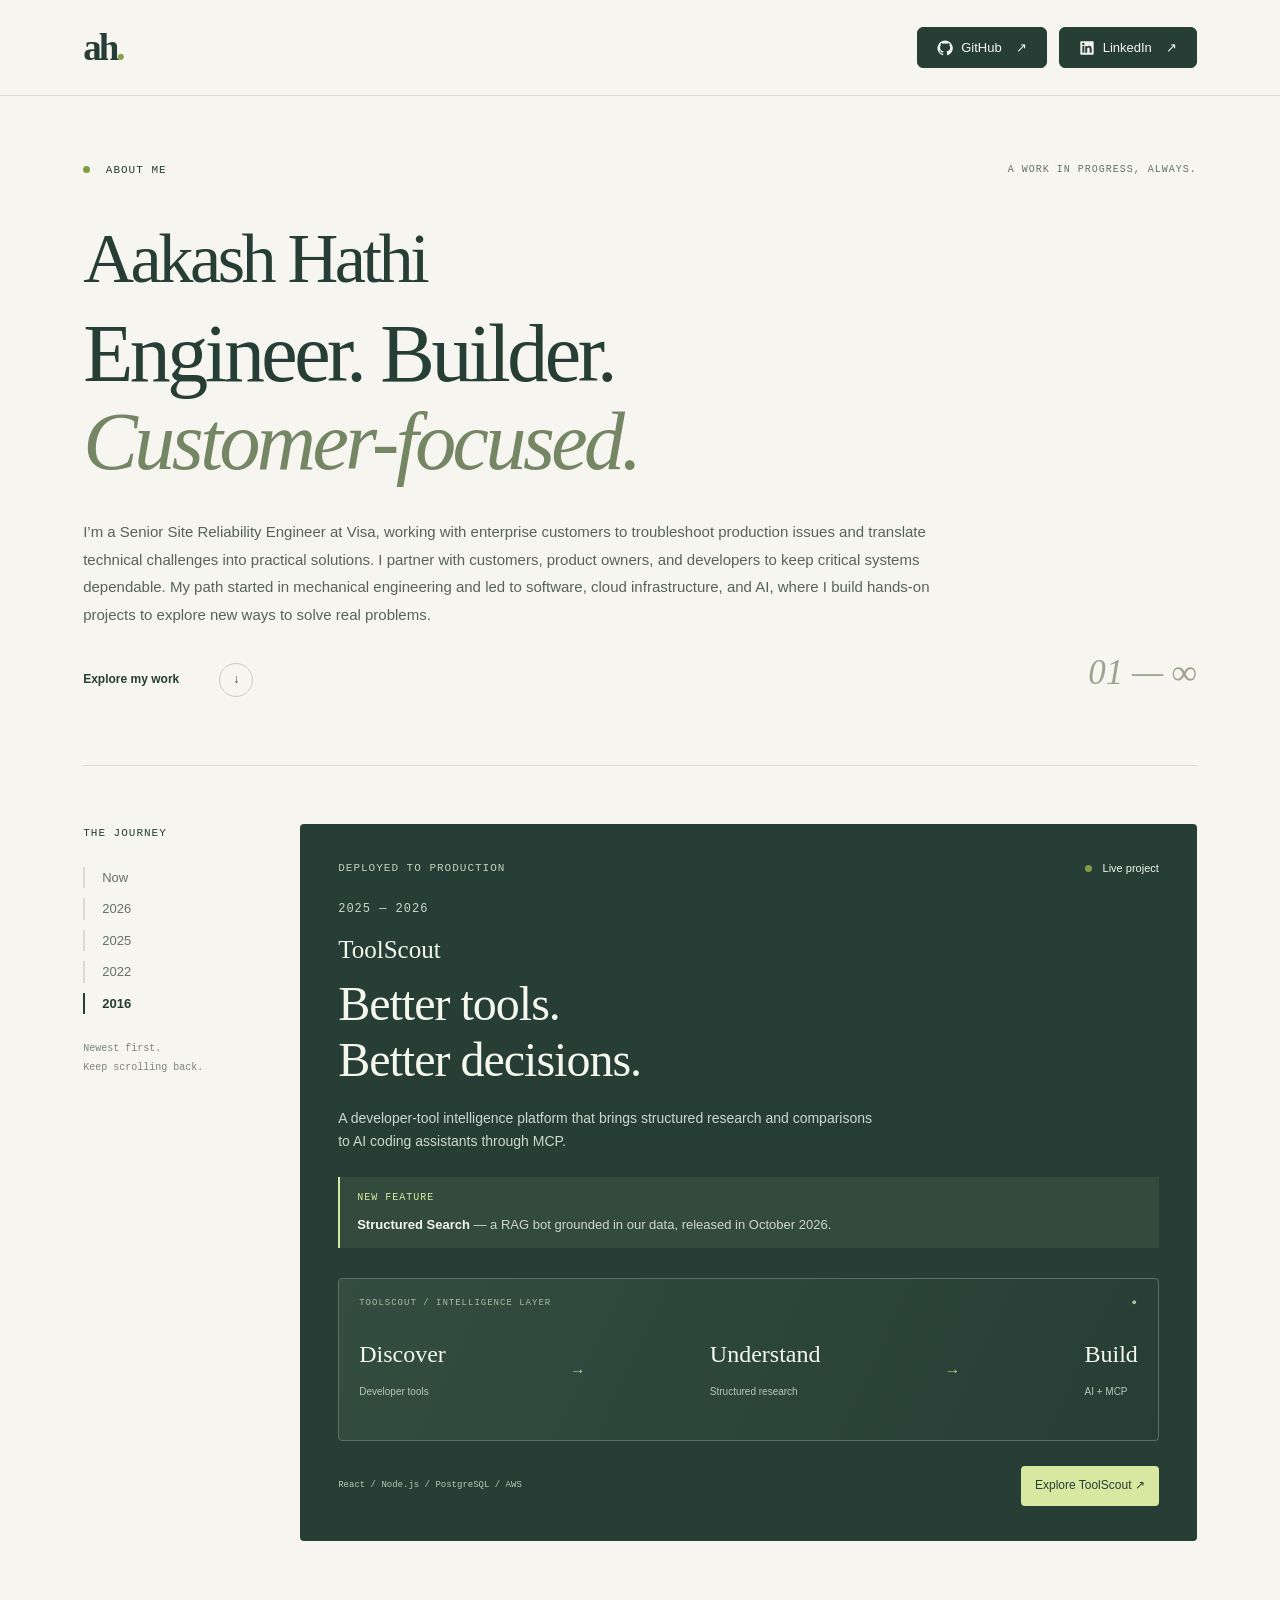
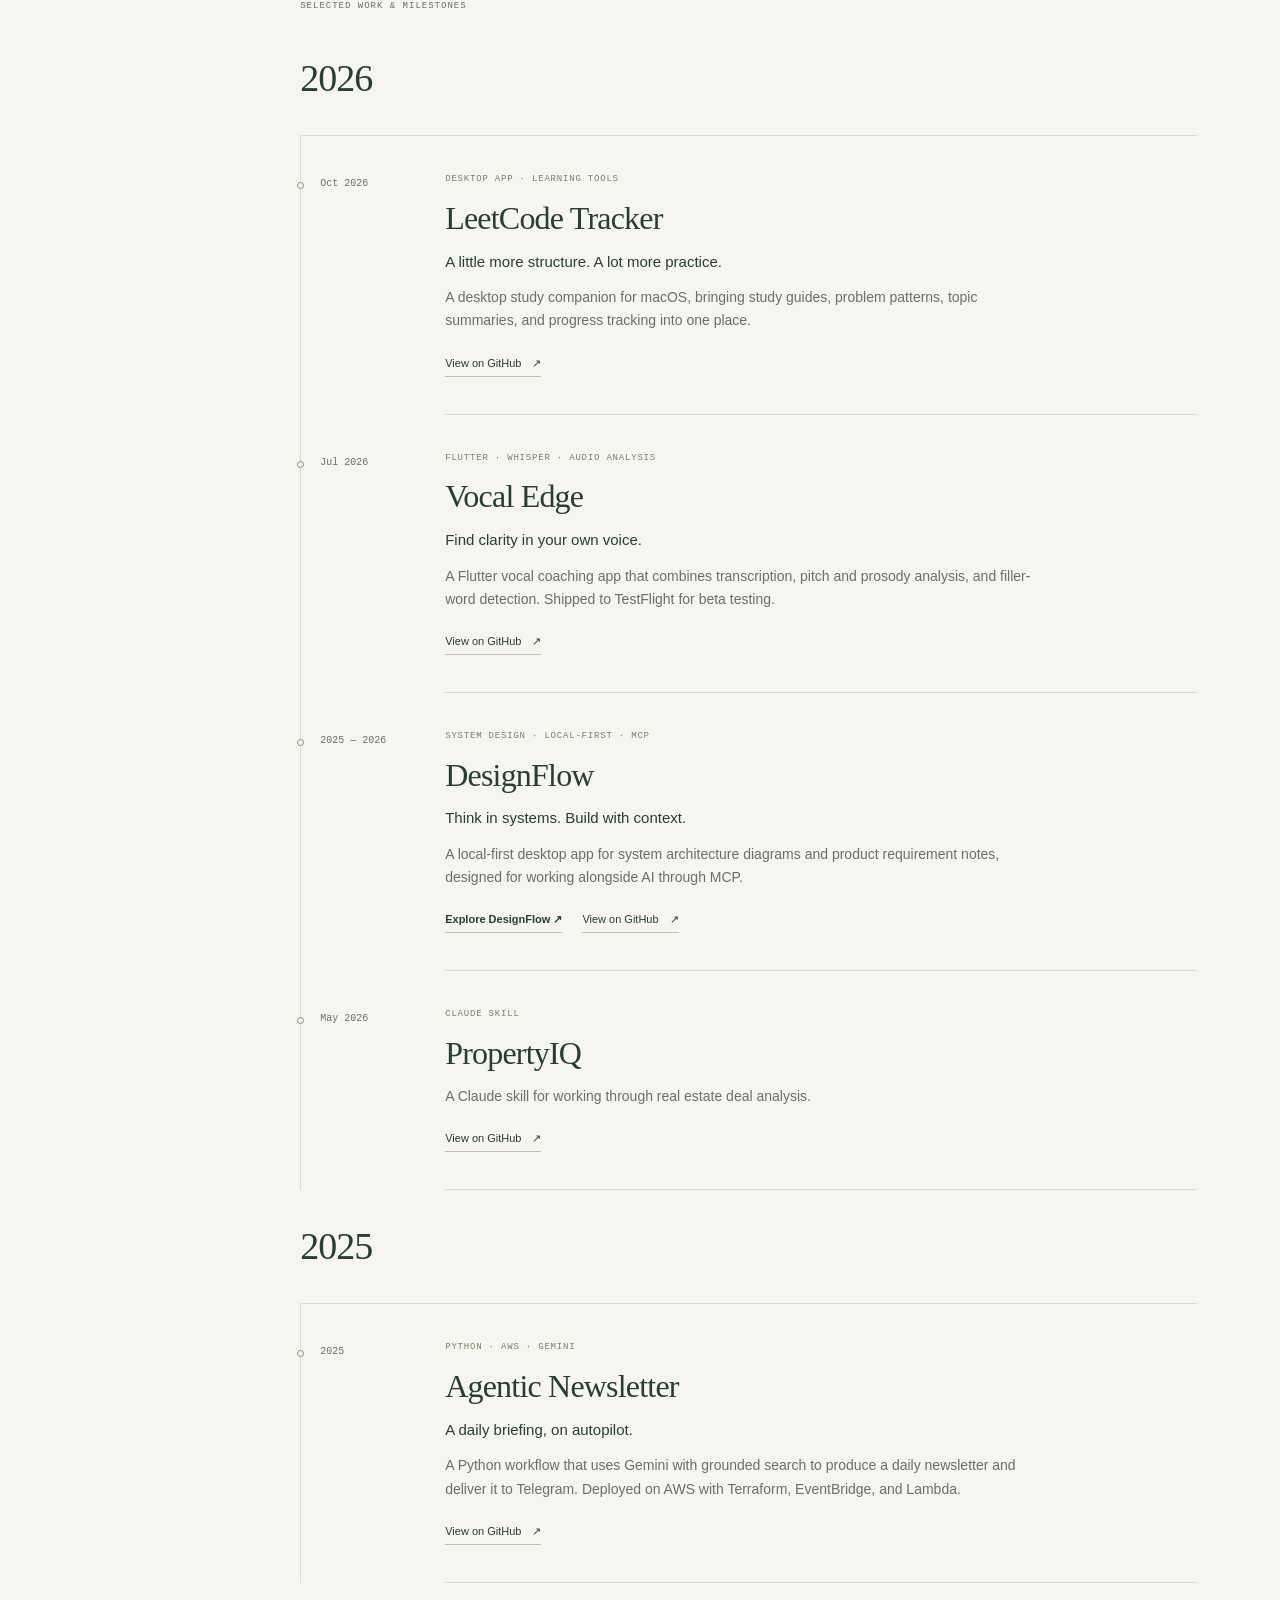
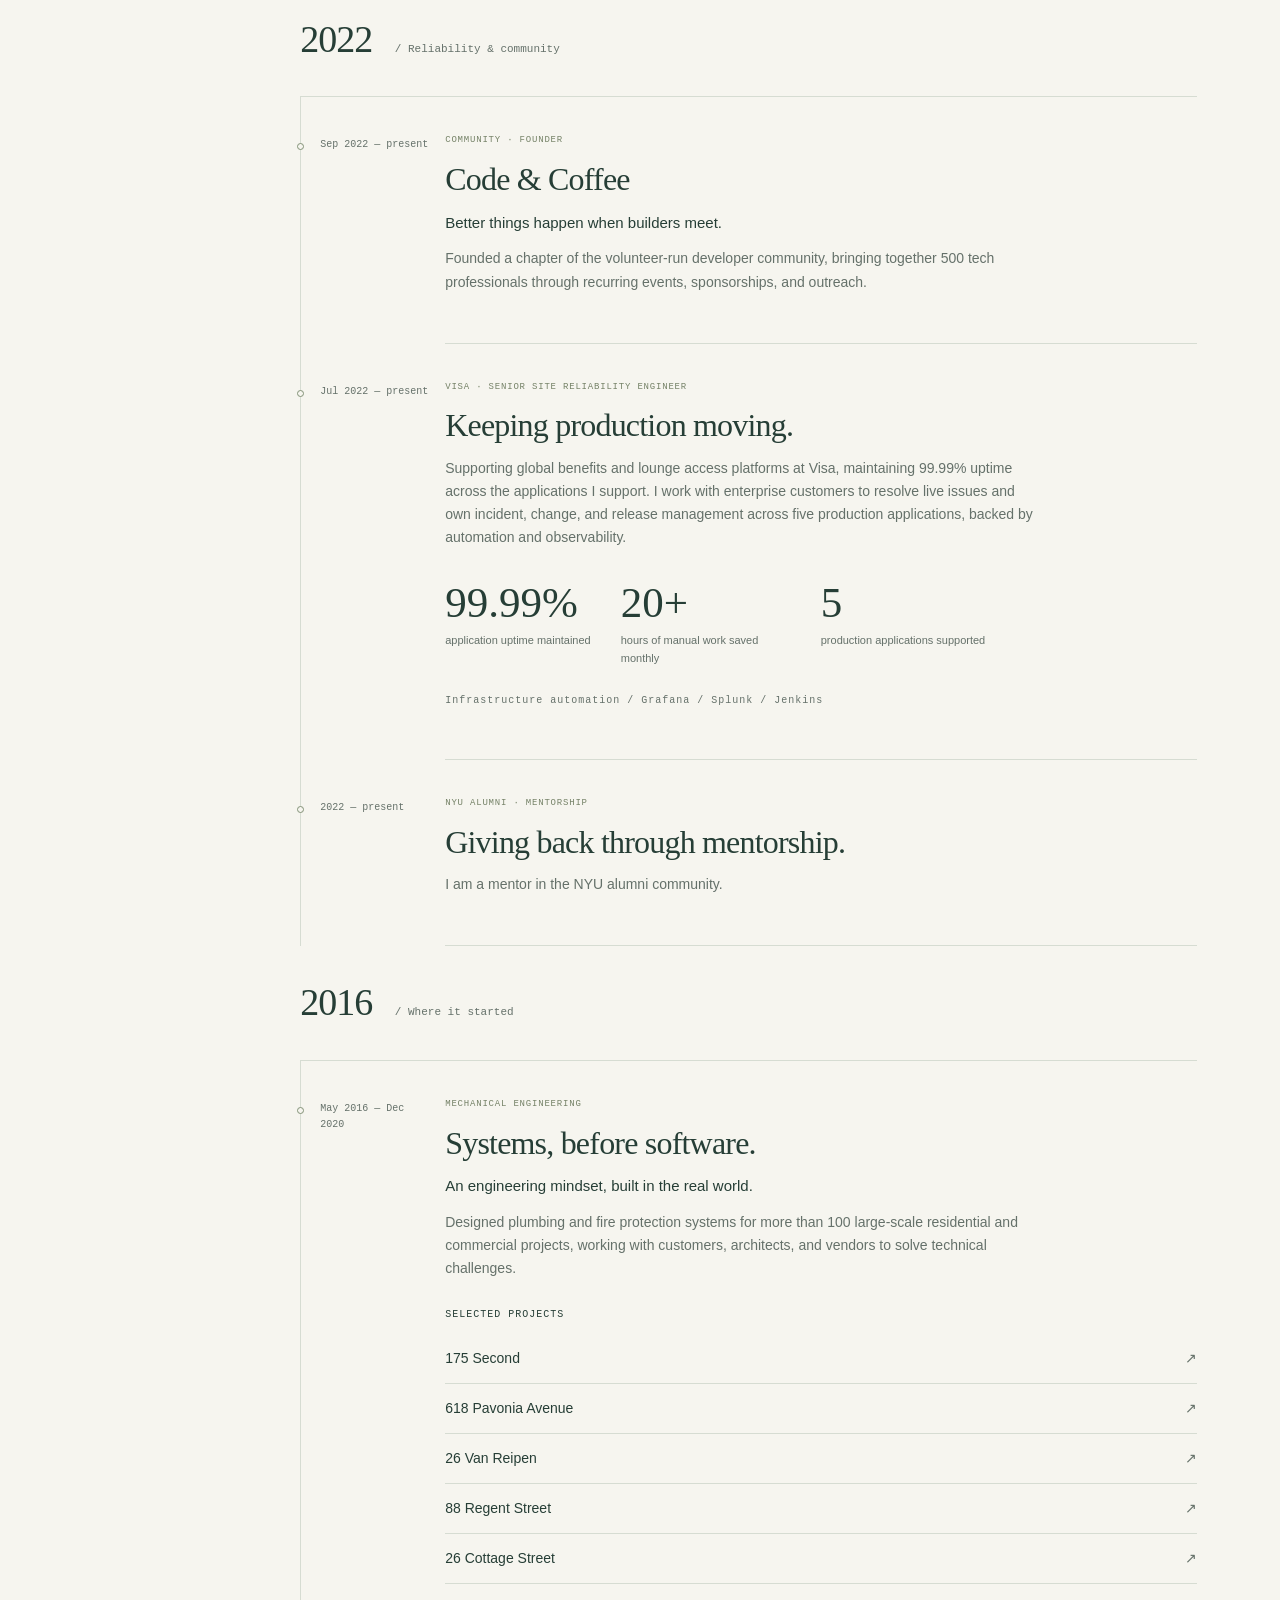
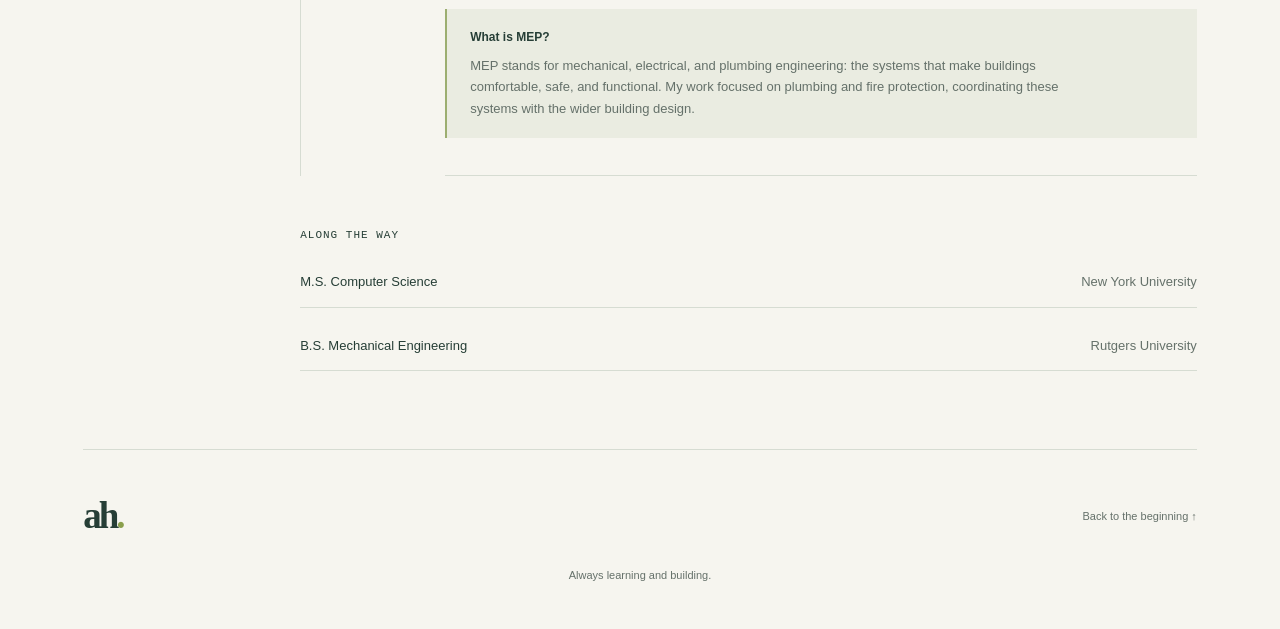
==== commit 535d2d3b: "Add selected mechanical engineering project links" ====
--- a/docs/aakashhathi_webpage/index.html
+++ b/docs/aakashhathi_webpage/index.html
@@ -4,4 +4,4 @@
 <div class="journey"><aside class="rail"><span class="eyebrow">The journey</span><nav aria-label="Timeline"><a class="active" href="#current">Now</a><a href="#year-2026">2026</a><a href="#year-2025">2025</a><a href="#year-2022">2022</a><a href="#year-2016">2016</a></nav><span class="rail-note">Newest first.<br/>Keep scrolling back.</span></aside><div class="timeline"><section aria-labelledby="current-heading" class="current" id="current"><div class="section-label"><span class="eyebrow">Deployed to Production</span><span class="live"><i></i> Live project</span></div><p class="project-timeframe">2025 — 2026</p><h2 id="current-heading">ToolScout<span>Better tools.<br/>Better decisions.</span></h2><p>A developer-tool intelligence platform that brings structured research and comparisons to AI coding assistants through MCP.</p><aside class="feature-note"><span class="eyebrow">New Feature</span><p><strong>Structured Search</strong> — a RAG bot grounded in our data, released in <time datetime="2026-10">October 2026</time>.</p></aside><div aria-label="ToolScout connects tool research to coding assistants through MCP" class="tool-visual"><div class="visual-top"><span>TOOLSCOUT / INTELLIGENCE LAYER</span><span>●</span></div><div class="flow"><span>Discover<br/><small>Developer tools</small></span><b>→</b><span>Understand<br/><small>Structured research</small></span><b>→</b><span>Build<br/><small>AI + MCP</small></span></div></div><div class="feature-bottom"><span>React / Node.js / PostgreSQL / AWS</span><a href="https://toolscout-ai.dev" rel="noopener noreferrer" target="_blank">Explore ToolScout ↗</a></div></section><div class="timeline-intro"><span>SELECTED WORK &amp; MILESTONES</span></div><section aria-labelledby="heading-2026" class="era" id="year-2026"><h2 class="year" id="heading-2026">2026</h2><article class="entry" data-date="2026-10"><div class="date"><span class="dot"></span><time datetime="2026-10">Oct 2026</time></div><div class="entry-body"><div class="eyebrow">Desktop app · Learning tools</div><h3>LeetCode Tracker</h3><p class="tagline">A little more structure. A lot more practice.</p><p>A desktop study companion for macOS, bringing study guides, problem patterns, topic summaries, and progress tracking into one place.</p><div class="links"><a href="https://github.com/ah20-dev/leetCode_Tracker" rel="noopener noreferrer" target="_blank">View on GitHub <span>↗</span></a></div></div></article><article class="entry" data-date="2026-07"><div class="date"><span class="dot"></span><time datetime="2026-07">Jul 2026</time></div><div class="entry-body"><div class="eyebrow">Flutter · Whisper · Audio analysis</div><h3>Vocal Edge</h3><p class="tagline">Find clarity in your own voice.</p><p>A Flutter vocal coaching app that combines transcription, pitch and prosody analysis, and filler-word detection. Shipped to TestFlight for beta testing.</p><div class="links"><a href="https://github.com/ah20-dev/vocalEdge" rel="noopener noreferrer" target="_blank">View on GitHub <span>↗</span></a></div></div></article><article class="entry" data-date="2025/2026"><div class="date"><span class="dot"></span><time datetime="2025">2025</time> — <time datetime="2026">2026</time></div><div class="entry-body"><div class="eyebrow">System design · Local-first · MCP</div><h3>DesignFlow</h3><p class="tagline">Think in systems. Build with context.</p><p>A local-first desktop app for system architecture diagrams and product requirement notes, designed for working alongside AI through MCP.</p><div class="links"><a class="primary-link" href="https://ah20-dev.github.io/designFlow-webpage/" rel="noopener noreferrer" target="_blank">Explore DesignFlow ↗</a><a href="https://github.com/ah20-dev/designFlow-webpage" rel="noopener noreferrer" target="_blank">View on GitHub <span>↗</span></a></div></div></article><article class="entry" data-date="2026-05"><div class="date"><span class="dot"></span><time datetime="2026-05">May 2026</time></div><div class="entry-body"><div class="eyebrow">Claude skill</div><h3>PropertyIQ</h3><p>A Claude skill for working through real estate deal analysis.</p><div class="links"><a href="https://github.com/ah20-dev/propertyiq" rel="noopener noreferrer" target="_blank">View on GitHub <span>↗</span></a></div></div></article></section><section aria-labelledby="heading-2025" class="era" id="year-2025"><h2 class="year" id="heading-2025">2025</h2><article class="entry" data-date="2025"><div class="date"><span class="dot"></span><time datetime="2025">2025</time></div><div class="entry-body"><div class="eyebrow">Python · AWS · Gemini</div><h3>Agentic Newsletter</h3><p class="tagline">A daily briefing, on autopilot.</p><p>A Python workflow that uses Gemini with grounded search to produce a daily newsletter and deliver it to Telegram. Deployed on AWS with Terraform, EventBridge, and Lambda.</p><div class="links"><a href="https://github.com/ah20-dev/ai-newsletter" rel="noopener noreferrer" target="_blank">View on GitHub <span>↗</span></a></div></div></article></section><section aria-labelledby="heading-2022" class="era" id="year-2022"><h2 class="year" id="heading-2022">2022<span> / Reliability &amp; community</span></h2>
 <article class="entry"><div class="date"><span class="dot"></span>Sep 2022 — present</div><div class="entry-body"><div class="eyebrow">Community · Founder</div><h3>Code &amp; Coffee</h3><p class="tagline">Better things happen when builders meet.</p><p>Founded a chapter of the volunteer-run developer community, bringing together 500 tech professionals through recurring events, sponsorships, and outreach.</p></div></article>
 <article class="entry"><div class="date"><span class="dot"></span>Jul 2022 — present</div><div class="entry-body"><div class="eyebrow">Visa · Senior Site Reliability Engineer</div><h3>Keeping production moving.</h3><p>Supporting global benefits and lounge access platforms at Visa, maintaining 99.99% uptime across the applications I support. I work with enterprise customers to resolve live issues and own incident, change, and release management across five production applications, backed by automation and observability.</p><div class="metrics"><div><strong>99.99%</strong><span>application uptime maintained</span></div><div><strong>20+</strong><span>hours of manual work saved monthly</span></div><div><strong>5</strong><span>production applications supported</span></div></div><p class="stack">Infrastructure automation / Grafana / Splunk / Jenkins</p></div></article>
-<article class="entry"><div class="date"><span class="dot"></span>2022 — present</div><div class="entry-body"><div class="eyebrow">NYU Alumni · Mentorship</div><h3>Giving back through mentorship.</h3><p>I am a mentor in the NYU alumni community.</p></div></article></section><section aria-labelledby="heading-2016" class="era" id="year-2016"><h2 class="year" id="heading-2016">2016<span> / Where it started</span></h2><article class="entry"><div class="date"><span class="dot"></span>May 2016 — Dec 2020</div><div class="entry-body"><div class="eyebrow">Mechanical engineering</div><h3>Systems, before software.</h3><p class="tagline">An engineering mindset, built in the real world.</p><p>Designed plumbing and fire protection systems for more than 100 large-scale residential and commercial projects, working with customers, architects, and vendors to solve technical challenges.</p><aside class="mep"><h4>What is MEP?</h4><p>MEP stands for mechanical, electrical, and plumbing engineering: the systems that make buildings comfortable, safe, and functional. My work focused on plumbing and fire protection, coordinating these systems with the wider building design.</p></aside></div></article></section><section class="education"><span class="eyebrow">Along the way</span><p>M.S. Computer Science <span>New York University</span></p><p>B.S. Mechanical Engineering <span>Rutgers University</span></p></section></div></div></main><footer><div><a class="wordmark" href="#about">ah<span>.</span></a></div><a href="#about">Back to the beginning ↑</a><p>Always learning and building.</p></footer></body></html>+<article class="entry"><div class="date"><span class="dot"></span>2022 — present</div><div class="entry-body"><div class="eyebrow">NYU Alumni · Mentorship</div><h3>Giving back through mentorship.</h3><p>I am a mentor in the NYU alumni community.</p></div></article></section><section aria-labelledby="heading-2016" class="era" id="year-2016"><h2 class="year" id="heading-2016">2016<span> / Where it started</span></h2><article class="entry"><div class="date"><span class="dot"></span>May 2016 — Dec 2020</div><div class="entry-body"><div class="eyebrow">Mechanical engineering</div><h3>Systems, before software.</h3><p class="tagline">An engineering mindset, built in the real world.</p><p>Designed plumbing and fire protection systems for more than 100 large-scale residential and commercial projects, working with customers, architects, and vendors to solve technical challenges.</p><div class="mechanical-projects"><h4>Selected projects</h4><ul><li><a href="https://www.dvoralife.com/buildings/175-second" rel="noopener noreferrer" target="_blank">175 Second<span aria-hidden="true">↗</span></a></li><li><a href="https://c3darchitecture.com/developments/618-pavonia-ave" rel="noopener noreferrer" target="_blank">618 Pavonia Avenue<span aria-hidden="true">↗</span></a></li><li><a href="https://www.cmpnd.com/residential/26-van-reipen" rel="noopener noreferrer" target="_blank">26 Van Reipen<span aria-hidden="true">↗</span></a></li><li><a href="https://88regentstreet.libertyharbor.com" rel="noopener noreferrer" target="_blank">88 Regent Street<span aria-hidden="true">↗</span></a></li><li><a href="https://c3darchitecture.com/developments/26-cottage-street" rel="noopener noreferrer" target="_blank">26 Cottage Street<span aria-hidden="true">↗</span></a></li></ul></div><aside class="mep"><h4>What is MEP?</h4><p>MEP stands for mechanical, electrical, and plumbing engineering: the systems that make buildings comfortable, safe, and functional. My work focused on plumbing and fire protection, coordinating these systems with the wider building design.</p></aside></div></article></section><section class="education"><span class="eyebrow">Along the way</span><p>M.S. Computer Science <span>New York University</span></p><p>B.S. Mechanical Engineering <span>Rutgers University</span></p></section></div></div></main><footer><div><a class="wordmark" href="#about">ah<span>.</span></a></div><a href="#about">Back to the beginning ↑</a><p>Always learning and building.</p></footer></body></html>
--- a/docs/aakashhathi_webpage/style.css
+++ b/docs/aakashhathi_webpage/style.css
@@ -3,3 +3,5 @@
 header nav a{display:inline-flex;align-items:center;gap:8px}header nav a svg{width:16px;height:16px;flex:none}header nav a span{margin-left:6px}.project-timeframe{font-family:monospace;font-size:12px!important;letter-spacing:1px;margin-top:23px!important;margin-bottom:-12px!important}footer{flex-wrap:wrap}footer>p{flex-basis:100%;text-align:center;margin:20px 0 0}@media(max-width:600px){header nav a{gap:6px;padding:7px 10px}.section-label{flex-wrap:wrap}}
 
 .feature-note{border-left:2px solid var(--accent);padding:13px 17px;margin:24px 0;background:rgba(217,232,161,.07)}.feature-note .eyebrow{color:var(--accent);font-size:10px}.feature-note p{font-size:13px;color:#ced8ce;margin:7px 0 0}.feature-note strong{color:#f5f7ec;font-weight:600}
+
+.mechanical-projects{margin-top:27px}.mechanical-projects h4{font-family:monospace;font-size:10px;font-weight:400;text-transform:uppercase;letter-spacing:1px;margin:0 0 10px}.mechanical-projects ul{list-style:none;margin:0;padding:0}.mechanical-projects li{border-bottom:1px solid var(--line)}.mechanical-projects a{display:flex;justify-content:space-between;align-items:center;gap:16px;padding:13px 0;font-size:14px}.mechanical-projects a span{color:var(--muted)}
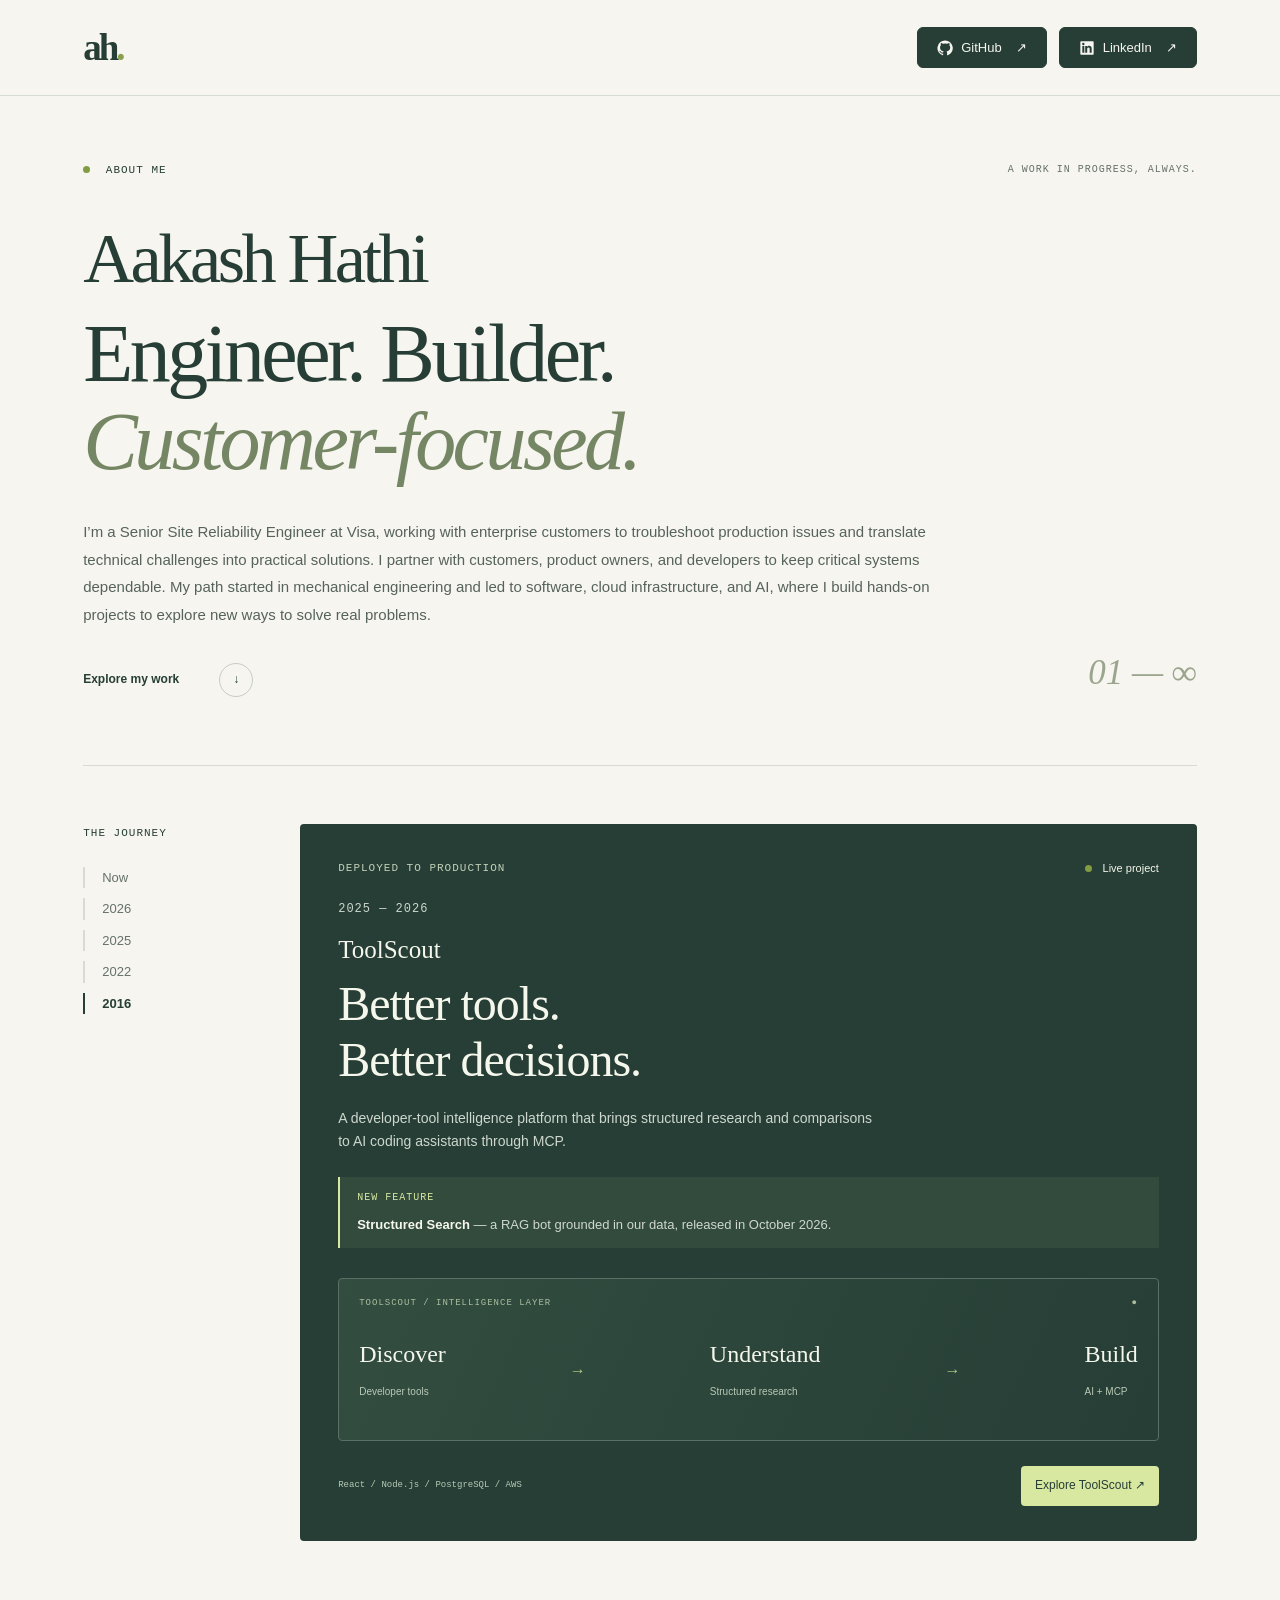
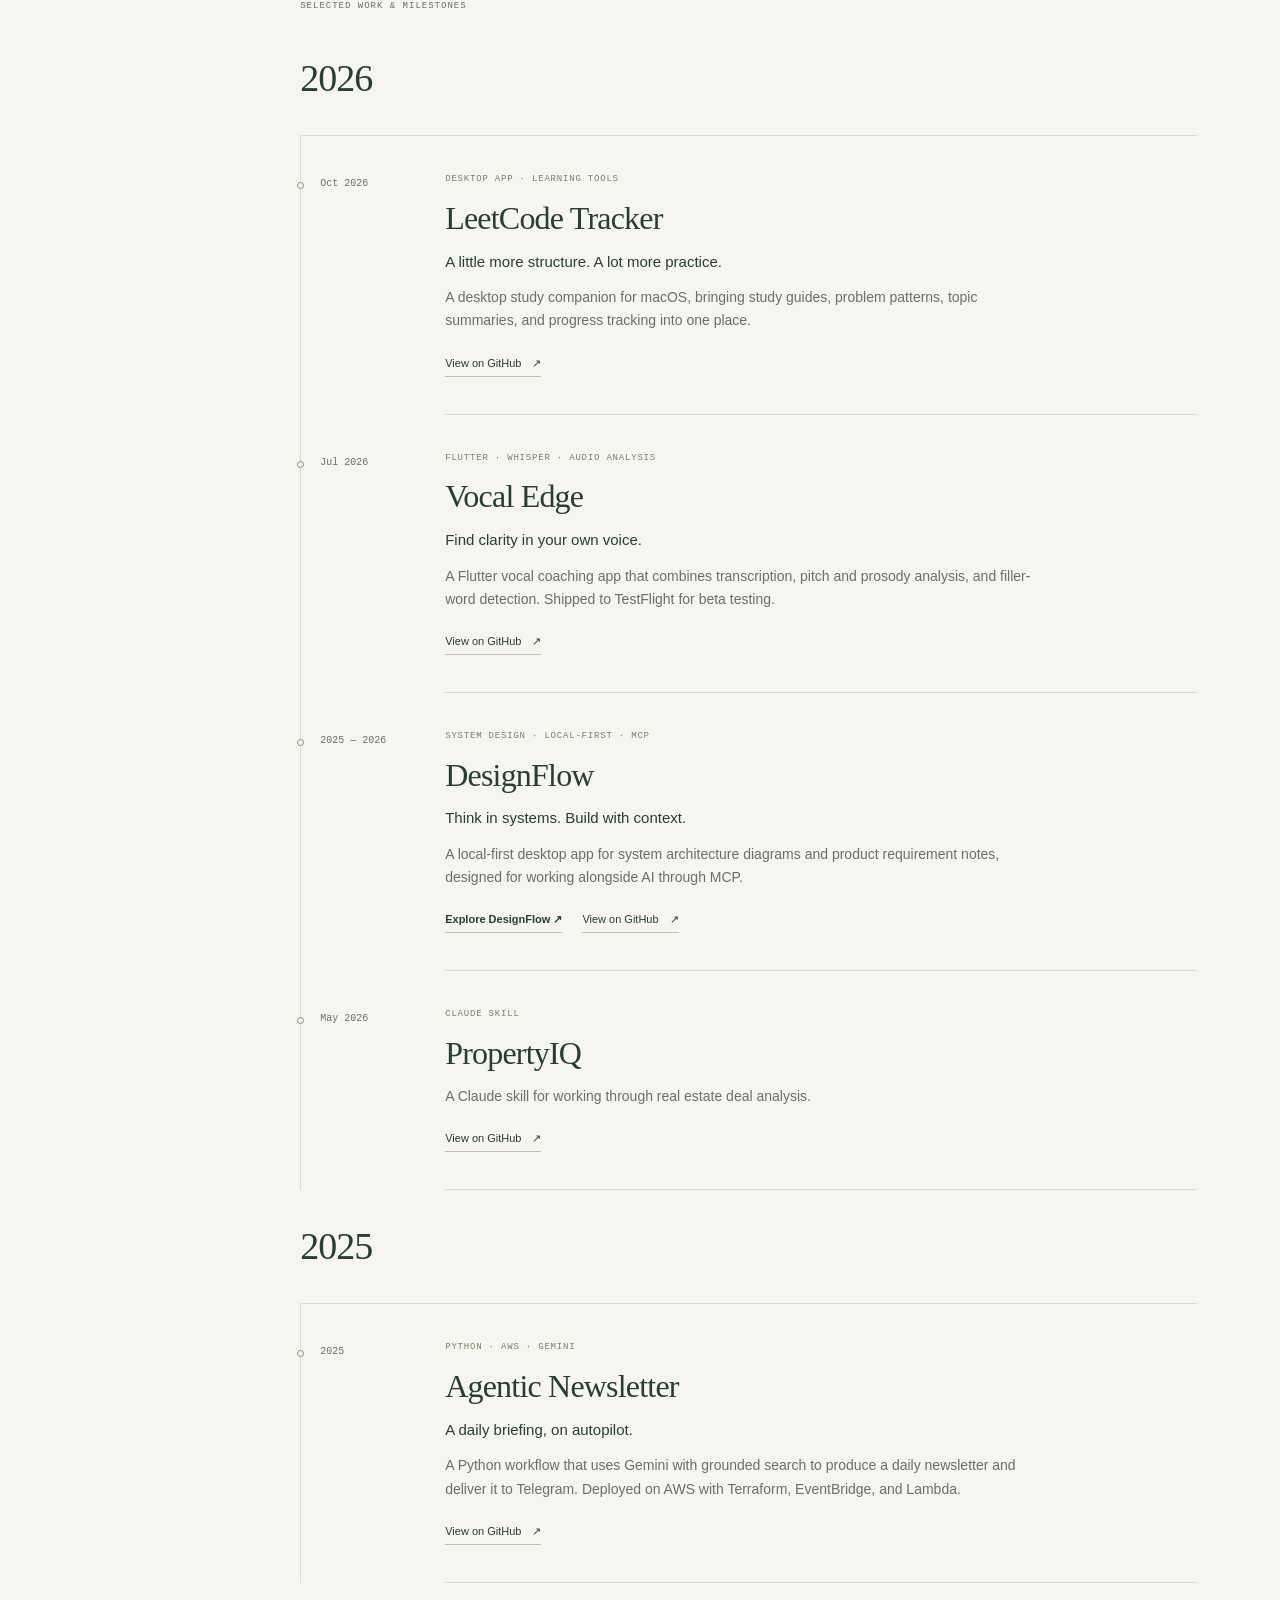
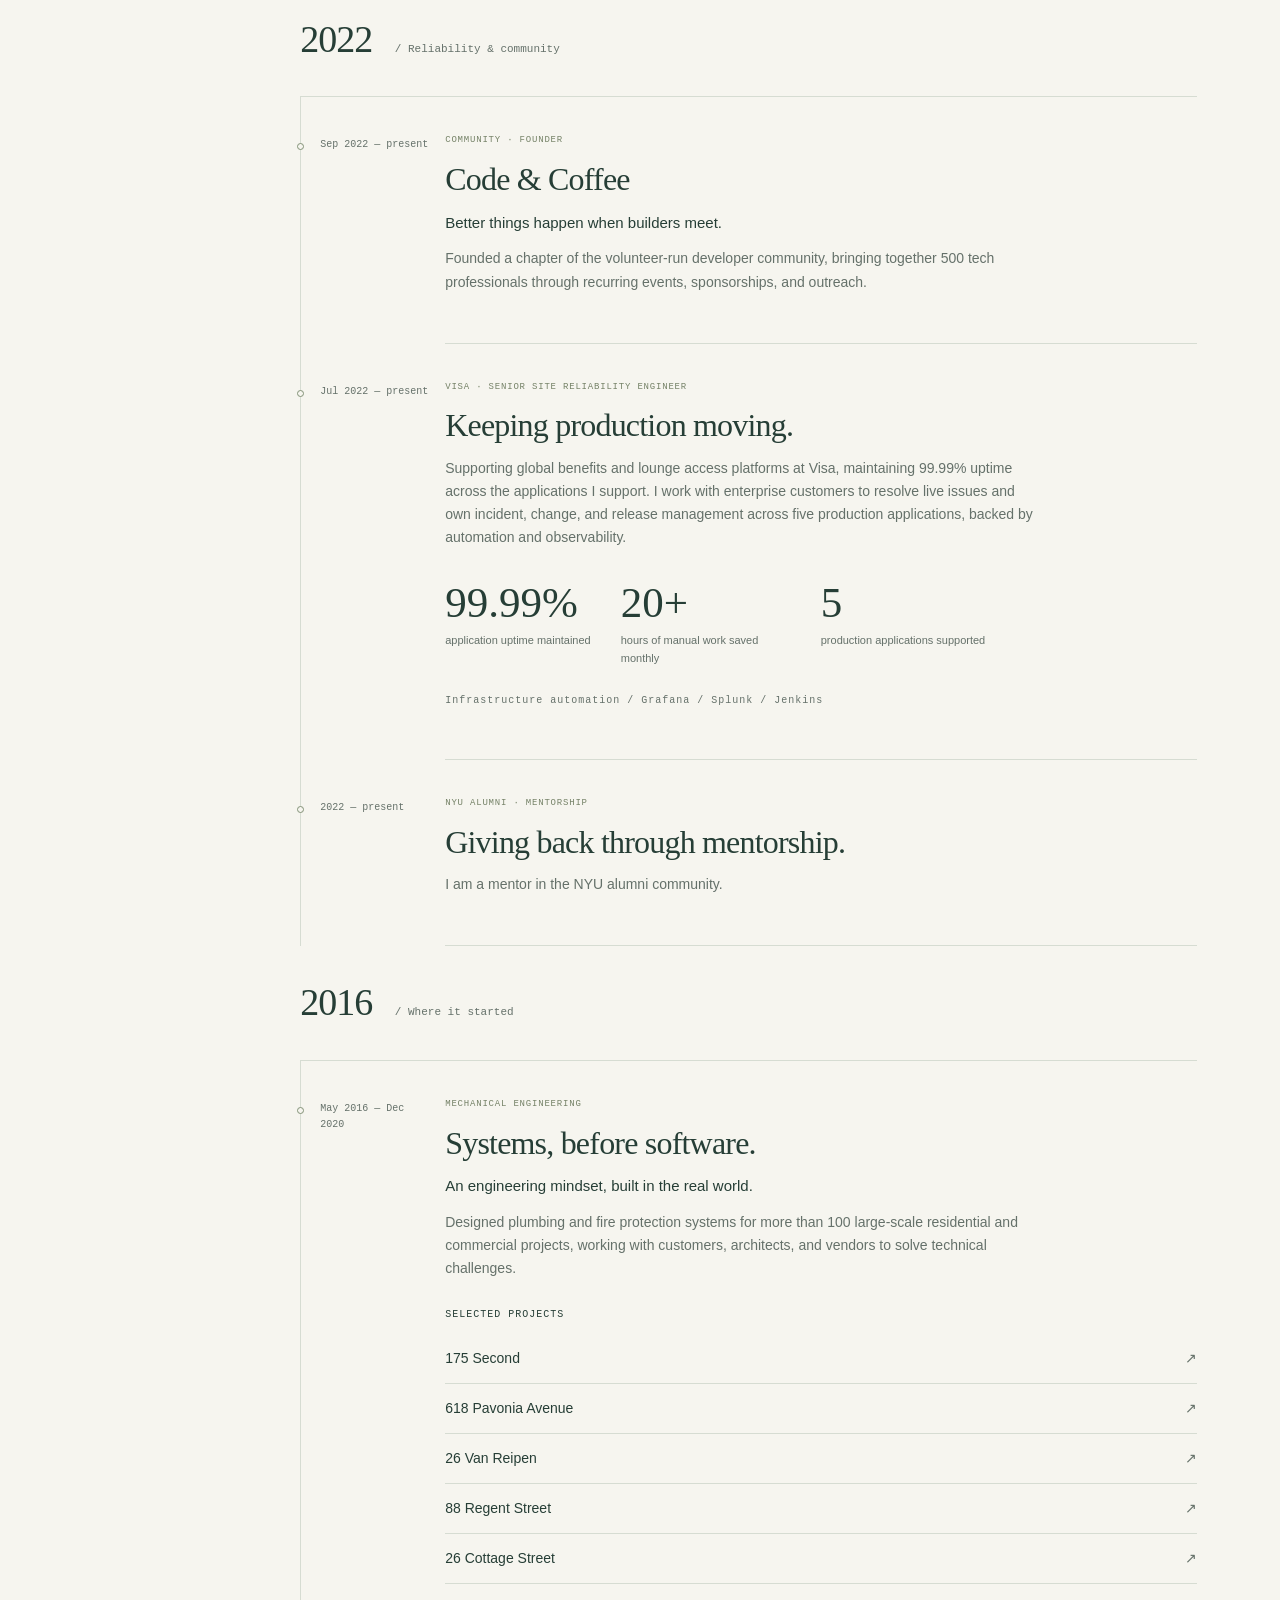
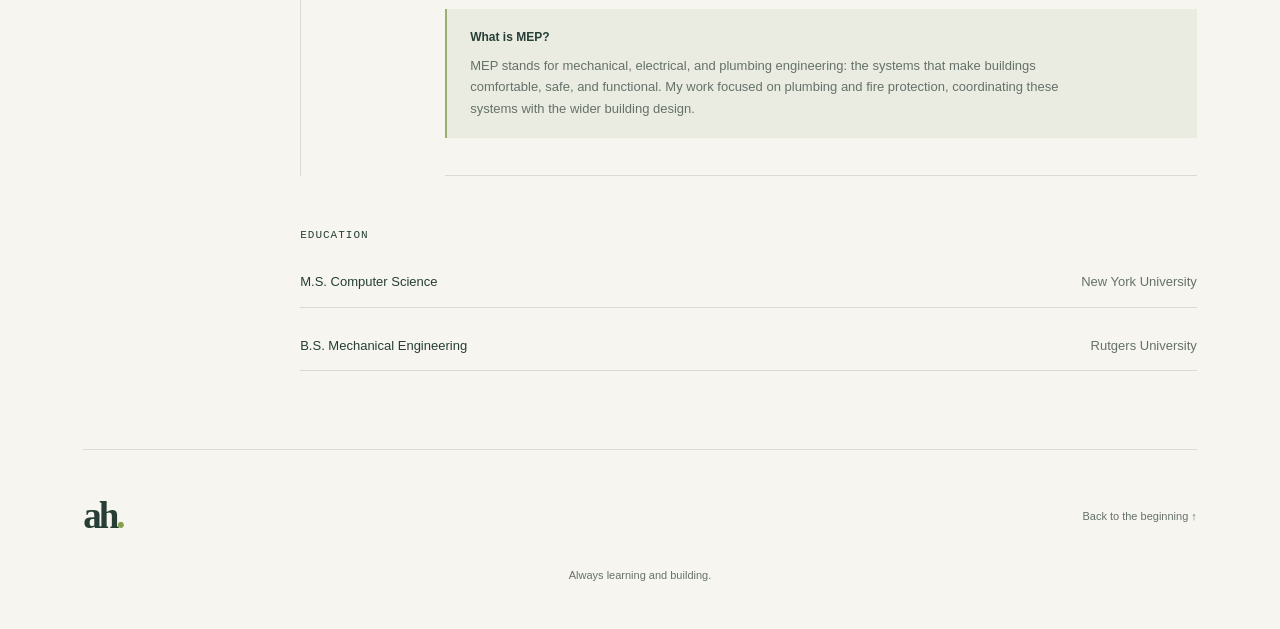
==== commit 8c66d2cc: "Simplify timeline note and label education section" ====
--- a/docs/aakashhathi_webpage/index.html
+++ b/docs/aakashhathi_webpage/index.html
@@ -1,7 +1,7 @@
 <!DOCTYPE html>
 
 <html lang="en"><head><meta charset="utf-8"/><meta content="width=device-width, initial-scale=1" name="viewport"/><title>Aakash Hathi — Engineer &amp; Builder</title><meta content="Aakash Hathi’s portfolio: production reliability, AI tools, cloud applications, and the engineering journey behind them." name="description"/><meta content="#f6f5ef" name="theme-color"/><link href="favicon.svg" rel="icon" type="image/svg+xml"/><link href="style.css" rel="stylesheet"/><script defer="" src="script.js"></script></head><body><a class="skip" href="#about">Skip to content</a><div aria-hidden="true" class="progress"></div><header><a aria-label="Aakash Hathi home" class="wordmark" href="#about">ah<span>.</span></a><nav aria-label="Social links"><a class="social-fill" href="https://github.com/ah20-dev" rel="noopener noreferrer" target="_blank"><svg aria-hidden="true" focusable="false" viewbox="0 0 24 24"><path d="M12 .8a11.4 11.4 0 0 0-3.6 22.2c.6.1.8-.2.8-.6v-2.1c-3.3.7-4-1.4-4-1.4-.5-1.4-1.3-1.8-1.3-1.8-1.1-.8.1-.8.1-.8 1.2.1 1.8 1.2 1.8 1.2 1.1 1.8 2.8 1.3 3.5 1 .1-.8.4-1.3.8-1.6-2.7-.3-5.5-1.3-5.5-6a4.7 4.7 0 0 1 1.2-3.2c-.1-.3-.5-1.5.1-3.1 0 0 1-.3 3.3 1.2a11.5 11.5 0 0 1 6 0c2.3-1.5 3.3-1.2 3.3-1.2.6 1.6.2 2.8.1 3.1a4.7 4.7 0 0 1 1.2 3.2c0 4.7-2.8 5.7-5.5 6 .4.4.8 1.1.8 2.2v3.3c0 .4.2.7.8.6A11.4 11.4 0 0 0 12 .8Z" fill="currentColor"></path></svg>GitHub <span>↗</span></a><a class="social-fill" href="https://www.linkedin.com/in/aakashhathi/" rel="noopener noreferrer" target="_blank"><svg aria-hidden="true" focusable="false" viewbox="0 0 24 24"><path d="M20.5 2h-17C2.7 2 2 2.7 2 3.5v17c0 .8.7 1.5 1.5 1.5h17c.8 0 1.5-.7 1.5-1.5v-17c0-.8-.7-1.5-1.5-1.5ZM8 19H5V9h3V19ZM6.5 7.7a1.8 1.8 0 1 1 0-3.6 1.8 1.8 0 0 1 0 3.6ZM19 19h-3v-4.9c0-1.2 0-2.7-1.7-2.7s-2 1.3-2 2.6v5h-3V9h2.9v1.4h.1c.4-.8 1.4-1.7 2.9-1.7 3.1 0 3.8 2 3.8 4.6V19Z" fill="currentColor"></path></svg>LinkedIn <span>↗</span></a></nav></header><main><section class="hero" id="about"><div class="hero-top"><span class="eyebrow"><i></i> About me</span><span class="edition">A WORK IN PROGRESS, ALWAYS.</span></div><h1>Aakash Hathi<span>Engineer. Builder.<br/><em>Customer-focused.</em></span></h1><div class="intro"><p>I’m a Senior Site Reliability Engineer at Visa, working with enterprise customers to troubleshoot production issues and translate technical challenges into practical solutions. I partner with customers, product owners, and developers to keep critical systems dependable. My path started in mechanical engineering and led to software, cloud infrastructure, and AI, where I build hands-on projects to explore new ways to solve real problems.</p></div><a class="scroll-link" href="#current">Explore my work <span>↓</span></a><div aria-hidden="true" class="hero-index">01 — ∞</div></section>
-<div class="journey"><aside class="rail"><span class="eyebrow">The journey</span><nav aria-label="Timeline"><a class="active" href="#current">Now</a><a href="#year-2026">2026</a><a href="#year-2025">2025</a><a href="#year-2022">2022</a><a href="#year-2016">2016</a></nav><span class="rail-note">Newest first.<br/>Keep scrolling back.</span></aside><div class="timeline"><section aria-labelledby="current-heading" class="current" id="current"><div class="section-label"><span class="eyebrow">Deployed to Production</span><span class="live"><i></i> Live project</span></div><p class="project-timeframe">2025 — 2026</p><h2 id="current-heading">ToolScout<span>Better tools.<br/>Better decisions.</span></h2><p>A developer-tool intelligence platform that brings structured research and comparisons to AI coding assistants through MCP.</p><aside class="feature-note"><span class="eyebrow">New Feature</span><p><strong>Structured Search</strong> — a RAG bot grounded in our data, released in <time datetime="2026-10">October 2026</time>.</p></aside><div aria-label="ToolScout connects tool research to coding assistants through MCP" class="tool-visual"><div class="visual-top"><span>TOOLSCOUT / INTELLIGENCE LAYER</span><span>●</span></div><div class="flow"><span>Discover<br/><small>Developer tools</small></span><b>→</b><span>Understand<br/><small>Structured research</small></span><b>→</b><span>Build<br/><small>AI + MCP</small></span></div></div><div class="feature-bottom"><span>React / Node.js / PostgreSQL / AWS</span><a href="https://toolscout-ai.dev" rel="noopener noreferrer" target="_blank">Explore ToolScout ↗</a></div></section><div class="timeline-intro"><span>SELECTED WORK &amp; MILESTONES</span></div><section aria-labelledby="heading-2026" class="era" id="year-2026"><h2 class="year" id="heading-2026">2026</h2><article class="entry" data-date="2026-10"><div class="date"><span class="dot"></span><time datetime="2026-10">Oct 2026</time></div><div class="entry-body"><div class="eyebrow">Desktop app · Learning tools</div><h3>LeetCode Tracker</h3><p class="tagline">A little more structure. A lot more practice.</p><p>A desktop study companion for macOS, bringing study guides, problem patterns, topic summaries, and progress tracking into one place.</p><div class="links"><a href="https://github.com/ah20-dev/leetCode_Tracker" rel="noopener noreferrer" target="_blank">View on GitHub <span>↗</span></a></div></div></article><article class="entry" data-date="2026-07"><div class="date"><span class="dot"></span><time datetime="2026-07">Jul 2026</time></div><div class="entry-body"><div class="eyebrow">Flutter · Whisper · Audio analysis</div><h3>Vocal Edge</h3><p class="tagline">Find clarity in your own voice.</p><p>A Flutter vocal coaching app that combines transcription, pitch and prosody analysis, and filler-word detection. Shipped to TestFlight for beta testing.</p><div class="links"><a href="https://github.com/ah20-dev/vocalEdge" rel="noopener noreferrer" target="_blank">View on GitHub <span>↗</span></a></div></div></article><article class="entry" data-date="2025/2026"><div class="date"><span class="dot"></span><time datetime="2025">2025</time> — <time datetime="2026">2026</time></div><div class="entry-body"><div class="eyebrow">System design · Local-first · MCP</div><h3>DesignFlow</h3><p class="tagline">Think in systems. Build with context.</p><p>A local-first desktop app for system architecture diagrams and product requirement notes, designed for working alongside AI through MCP.</p><div class="links"><a class="primary-link" href="https://ah20-dev.github.io/designFlow-webpage/" rel="noopener noreferrer" target="_blank">Explore DesignFlow ↗</a><a href="https://github.com/ah20-dev/designFlow-webpage" rel="noopener noreferrer" target="_blank">View on GitHub <span>↗</span></a></div></div></article><article class="entry" data-date="2026-05"><div class="date"><span class="dot"></span><time datetime="2026-05">May 2026</time></div><div class="entry-body"><div class="eyebrow">Claude skill</div><h3>PropertyIQ</h3><p>A Claude skill for working through real estate deal analysis.</p><div class="links"><a href="https://github.com/ah20-dev/propertyiq" rel="noopener noreferrer" target="_blank">View on GitHub <span>↗</span></a></div></div></article></section><section aria-labelledby="heading-2025" class="era" id="year-2025"><h2 class="year" id="heading-2025">2025</h2><article class="entry" data-date="2025"><div class="date"><span class="dot"></span><time datetime="2025">2025</time></div><div class="entry-body"><div class="eyebrow">Python · AWS · Gemini</div><h3>Agentic Newsletter</h3><p class="tagline">A daily briefing, on autopilot.</p><p>A Python workflow that uses Gemini with grounded search to produce a daily newsletter and deliver it to Telegram. Deployed on AWS with Terraform, EventBridge, and Lambda.</p><div class="links"><a href="https://github.com/ah20-dev/ai-newsletter" rel="noopener noreferrer" target="_blank">View on GitHub <span>↗</span></a></div></div></article></section><section aria-labelledby="heading-2022" class="era" id="year-2022"><h2 class="year" id="heading-2022">2022<span> / Reliability &amp; community</span></h2>
+<div class="journey"><aside class="rail"><span class="eyebrow">The journey</span><nav aria-label="Timeline"><a class="active" href="#current">Now</a><a href="#year-2026">2026</a><a href="#year-2025">2025</a><a href="#year-2022">2022</a><a href="#year-2016">2016</a></nav></aside><div class="timeline"><section aria-labelledby="current-heading" class="current" id="current"><div class="section-label"><span class="eyebrow">Deployed to Production</span><span class="live"><i></i> Live project</span></div><p class="project-timeframe">2025 — 2026</p><h2 id="current-heading">ToolScout<span>Better tools.<br/>Better decisions.</span></h2><p>A developer-tool intelligence platform that brings structured research and comparisons to AI coding assistants through MCP.</p><aside class="feature-note"><span class="eyebrow">New Feature</span><p><strong>Structured Search</strong> — a RAG bot grounded in our data, released in <time datetime="2026-10">October 2026</time>.</p></aside><div aria-label="ToolScout connects tool research to coding assistants through MCP" class="tool-visual"><div class="visual-top"><span>TOOLSCOUT / INTELLIGENCE LAYER</span><span>●</span></div><div class="flow"><span>Discover<br/><small>Developer tools</small></span><b>→</b><span>Understand<br/><small>Structured research</small></span><b>→</b><span>Build<br/><small>AI + MCP</small></span></div></div><div class="feature-bottom"><span>React / Node.js / PostgreSQL / AWS</span><a href="https://toolscout-ai.dev" rel="noopener noreferrer" target="_blank">Explore ToolScout ↗</a></div></section><div class="timeline-intro"><span>SELECTED WORK &amp; MILESTONES</span></div><section aria-labelledby="heading-2026" class="era" id="year-2026"><h2 class="year" id="heading-2026">2026</h2><article class="entry" data-date="2026-10"><div class="date"><span class="dot"></span><time datetime="2026-10">Oct 2026</time></div><div class="entry-body"><div class="eyebrow">Desktop app · Learning tools</div><h3>LeetCode Tracker</h3><p class="tagline">A little more structure. A lot more practice.</p><p>A desktop study companion for macOS, bringing study guides, problem patterns, topic summaries, and progress tracking into one place.</p><div class="links"><a href="https://github.com/ah20-dev/leetCode_Tracker" rel="noopener noreferrer" target="_blank">View on GitHub <span>↗</span></a></div></div></article><article class="entry" data-date="2026-07"><div class="date"><span class="dot"></span><time datetime="2026-07">Jul 2026</time></div><div class="entry-body"><div class="eyebrow">Flutter · Whisper · Audio analysis</div><h3>Vocal Edge</h3><p class="tagline">Find clarity in your own voice.</p><p>A Flutter vocal coaching app that combines transcription, pitch and prosody analysis, and filler-word detection. Shipped to TestFlight for beta testing.</p><div class="links"><a href="https://github.com/ah20-dev/vocalEdge" rel="noopener noreferrer" target="_blank">View on GitHub <span>↗</span></a></div></div></article><article class="entry" data-date="2025/2026"><div class="date"><span class="dot"></span><time datetime="2025">2025</time> — <time datetime="2026">2026</time></div><div class="entry-body"><div class="eyebrow">System design · Local-first · MCP</div><h3>DesignFlow</h3><p class="tagline">Think in systems. Build with context.</p><p>A local-first desktop app for system architecture diagrams and product requirement notes, designed for working alongside AI through MCP.</p><div class="links"><a class="primary-link" href="https://ah20-dev.github.io/designFlow-webpage/" rel="noopener noreferrer" target="_blank">Explore DesignFlow ↗</a><a href="https://github.com/ah20-dev/designFlow-webpage" rel="noopener noreferrer" target="_blank">View on GitHub <span>↗</span></a></div></div></article><article class="entry" data-date="2026-05"><div class="date"><span class="dot"></span><time datetime="2026-05">May 2026</time></div><div class="entry-body"><div class="eyebrow">Claude skill</div><h3>PropertyIQ</h3><p>A Claude skill for working through real estate deal analysis.</p><div class="links"><a href="https://github.com/ah20-dev/propertyiq" rel="noopener noreferrer" target="_blank">View on GitHub <span>↗</span></a></div></div></article></section><section aria-labelledby="heading-2025" class="era" id="year-2025"><h2 class="year" id="heading-2025">2025</h2><article class="entry" data-date="2025"><div class="date"><span class="dot"></span><time datetime="2025">2025</time></div><div class="entry-body"><div class="eyebrow">Python · AWS · Gemini</div><h3>Agentic Newsletter</h3><p class="tagline">A daily briefing, on autopilot.</p><p>A Python workflow that uses Gemini with grounded search to produce a daily newsletter and deliver it to Telegram. Deployed on AWS with Terraform, EventBridge, and Lambda.</p><div class="links"><a href="https://github.com/ah20-dev/ai-newsletter" rel="noopener noreferrer" target="_blank">View on GitHub <span>↗</span></a></div></div></article></section><section aria-labelledby="heading-2022" class="era" id="year-2022"><h2 class="year" id="heading-2022">2022<span> / Reliability &amp; community</span></h2>
 <article class="entry"><div class="date"><span class="dot"></span>Sep 2022 — present</div><div class="entry-body"><div class="eyebrow">Community · Founder</div><h3>Code &amp; Coffee</h3><p class="tagline">Better things happen when builders meet.</p><p>Founded a chapter of the volunteer-run developer community, bringing together 500 tech professionals through recurring events, sponsorships, and outreach.</p></div></article>
 <article class="entry"><div class="date"><span class="dot"></span>Jul 2022 — present</div><div class="entry-body"><div class="eyebrow">Visa · Senior Site Reliability Engineer</div><h3>Keeping production moving.</h3><p>Supporting global benefits and lounge access platforms at Visa, maintaining 99.99% uptime across the applications I support. I work with enterprise customers to resolve live issues and own incident, change, and release management across five production applications, backed by automation and observability.</p><div class="metrics"><div><strong>99.99%</strong><span>application uptime maintained</span></div><div><strong>20+</strong><span>hours of manual work saved monthly</span></div><div><strong>5</strong><span>production applications supported</span></div></div><p class="stack">Infrastructure automation / Grafana / Splunk / Jenkins</p></div></article>
-<article class="entry"><div class="date"><span class="dot"></span>2022 — present</div><div class="entry-body"><div class="eyebrow">NYU Alumni · Mentorship</div><h3>Giving back through mentorship.</h3><p>I am a mentor in the NYU alumni community.</p></div></article></section><section aria-labelledby="heading-2016" class="era" id="year-2016"><h2 class="year" id="heading-2016">2016<span> / Where it started</span></h2><article class="entry"><div class="date"><span class="dot"></span>May 2016 — Dec 2020</div><div class="entry-body"><div class="eyebrow">Mechanical engineering</div><h3>Systems, before software.</h3><p class="tagline">An engineering mindset, built in the real world.</p><p>Designed plumbing and fire protection systems for more than 100 large-scale residential and commercial projects, working with customers, architects, and vendors to solve technical challenges.</p><div class="mechanical-projects"><h4>Selected projects</h4><ul><li><a href="https://www.dvoralife.com/buildings/175-second" rel="noopener noreferrer" target="_blank">175 Second<span aria-hidden="true">↗</span></a></li><li><a href="https://c3darchitecture.com/developments/618-pavonia-ave" rel="noopener noreferrer" target="_blank">618 Pavonia Avenue<span aria-hidden="true">↗</span></a></li><li><a href="https://www.cmpnd.com/residential/26-van-reipen" rel="noopener noreferrer" target="_blank">26 Van Reipen<span aria-hidden="true">↗</span></a></li><li><a href="https://88regentstreet.libertyharbor.com" rel="noopener noreferrer" target="_blank">88 Regent Street<span aria-hidden="true">↗</span></a></li><li><a href="https://c3darchitecture.com/developments/26-cottage-street" rel="noopener noreferrer" target="_blank">26 Cottage Street<span aria-hidden="true">↗</span></a></li></ul></div><aside class="mep"><h4>What is MEP?</h4><p>MEP stands for mechanical, electrical, and plumbing engineering: the systems that make buildings comfortable, safe, and functional. My work focused on plumbing and fire protection, coordinating these systems with the wider building design.</p></aside></div></article></section><section class="education"><span class="eyebrow">Along the way</span><p>M.S. Computer Science <span>New York University</span></p><p>B.S. Mechanical Engineering <span>Rutgers University</span></p></section></div></div></main><footer><div><a class="wordmark" href="#about">ah<span>.</span></a></div><a href="#about">Back to the beginning ↑</a><p>Always learning and building.</p></footer></body></html>+<article class="entry"><div class="date"><span class="dot"></span>2022 — present</div><div class="entry-body"><div class="eyebrow">NYU Alumni · Mentorship</div><h3>Giving back through mentorship.</h3><p>I am a mentor in the NYU alumni community.</p></div></article></section><section aria-labelledby="heading-2016" class="era" id="year-2016"><h2 class="year" id="heading-2016">2016<span> / Where it started</span></h2><article class="entry"><div class="date"><span class="dot"></span>May 2016 — Dec 2020</div><div class="entry-body"><div class="eyebrow">Mechanical engineering</div><h3>Systems, before software.</h3><p class="tagline">An engineering mindset, built in the real world.</p><p>Designed plumbing and fire protection systems for more than 100 large-scale residential and commercial projects, working with customers, architects, and vendors to solve technical challenges.</p><div class="mechanical-projects"><h4>Selected projects</h4><ul><li><a href="https://www.dvoralife.com/buildings/175-second" rel="noopener noreferrer" target="_blank">175 Second<span aria-hidden="true">↗</span></a></li><li><a href="https://c3darchitecture.com/developments/618-pavonia-ave" rel="noopener noreferrer" target="_blank">618 Pavonia Avenue<span aria-hidden="true">↗</span></a></li><li><a href="https://www.cmpnd.com/residential/26-van-reipen" rel="noopener noreferrer" target="_blank">26 Van Reipen<span aria-hidden="true">↗</span></a></li><li><a href="https://88regentstreet.libertyharbor.com" rel="noopener noreferrer" target="_blank">88 Regent Street<span aria-hidden="true">↗</span></a></li><li><a href="https://c3darchitecture.com/developments/26-cottage-street" rel="noopener noreferrer" target="_blank">26 Cottage Street<span aria-hidden="true">↗</span></a></li></ul></div><aside class="mep"><h4>What is MEP?</h4><p>MEP stands for mechanical, electrical, and plumbing engineering: the systems that make buildings comfortable, safe, and functional. My work focused on plumbing and fire protection, coordinating these systems with the wider building design.</p></aside></div></article></section><section class="education"><span class="eyebrow">Education</span><p>M.S. Computer Science <span>New York University</span></p><p>B.S. Mechanical Engineering <span>Rutgers University</span></p></section></div></div></main><footer><div><a class="wordmark" href="#about">ah<span>.</span></a></div><a href="#about">Back to the beginning ↑</a><p>Always learning and building.</p></footer></body></html>
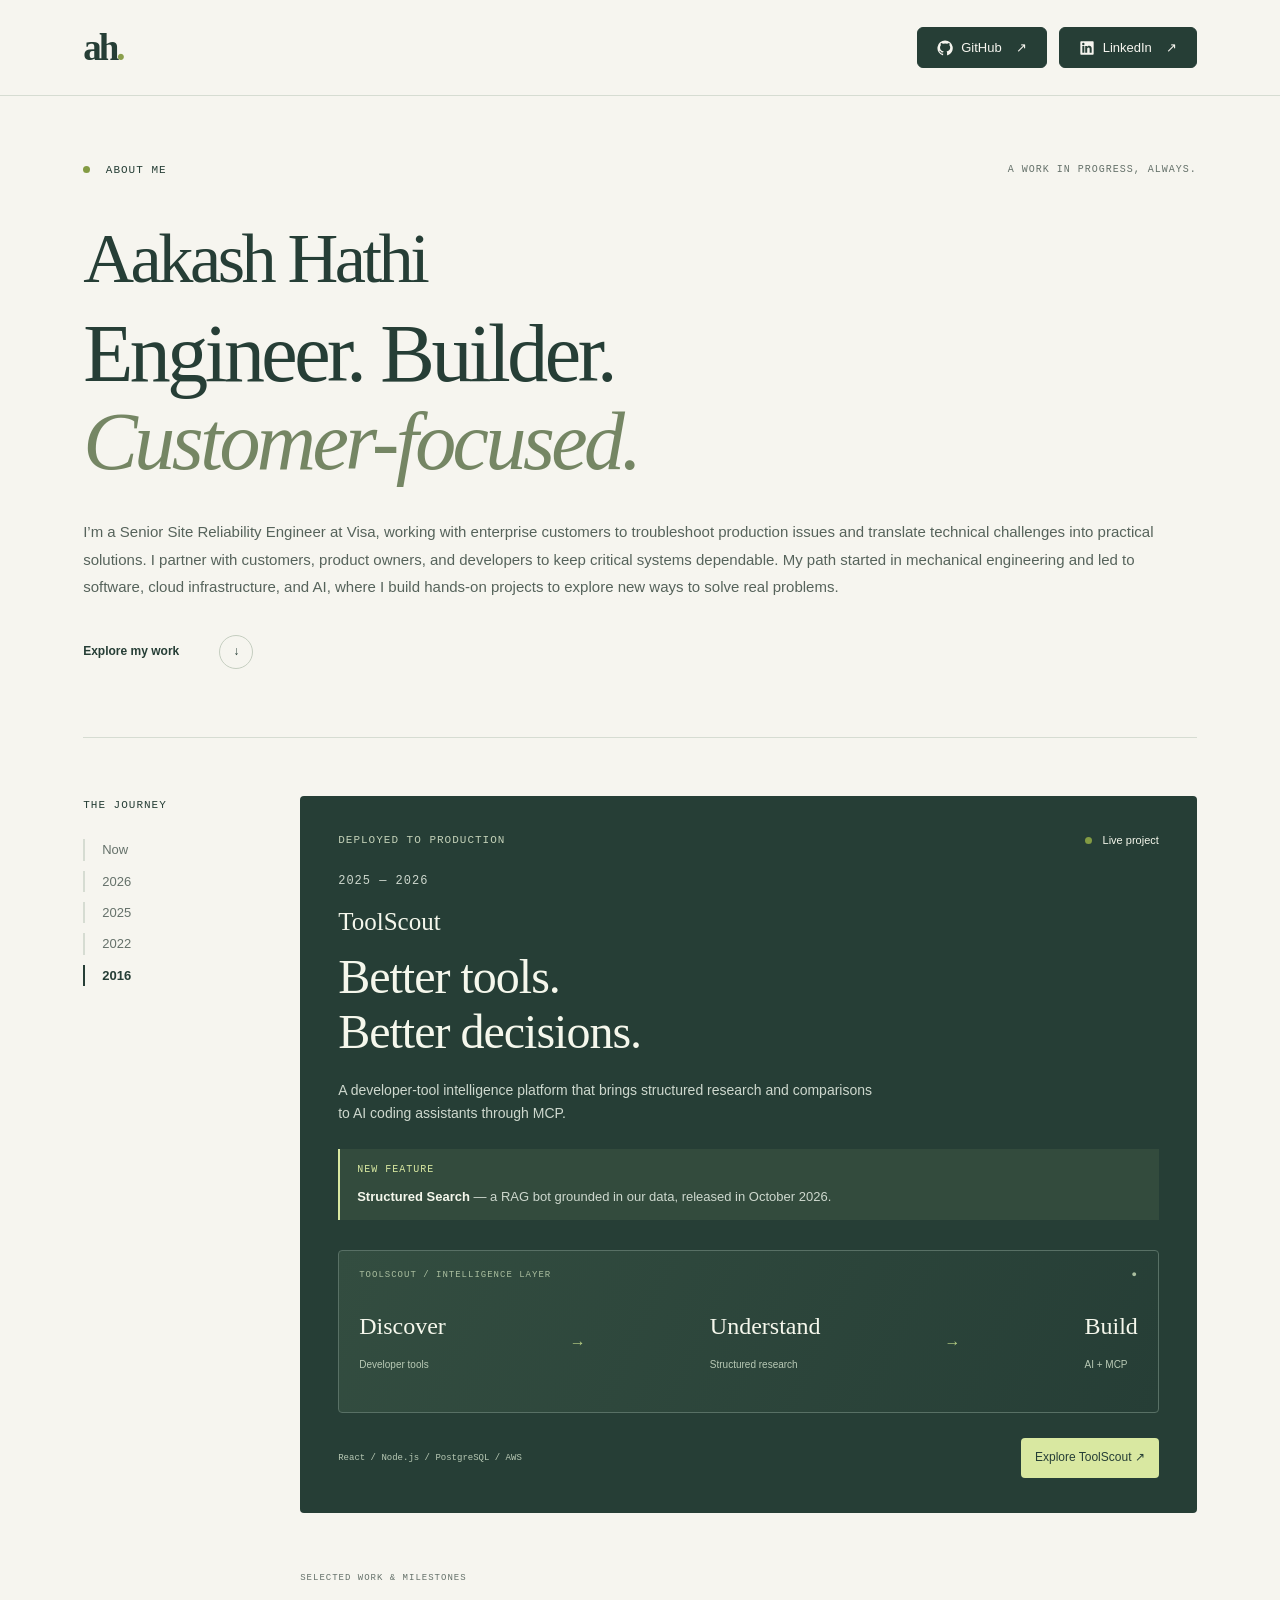
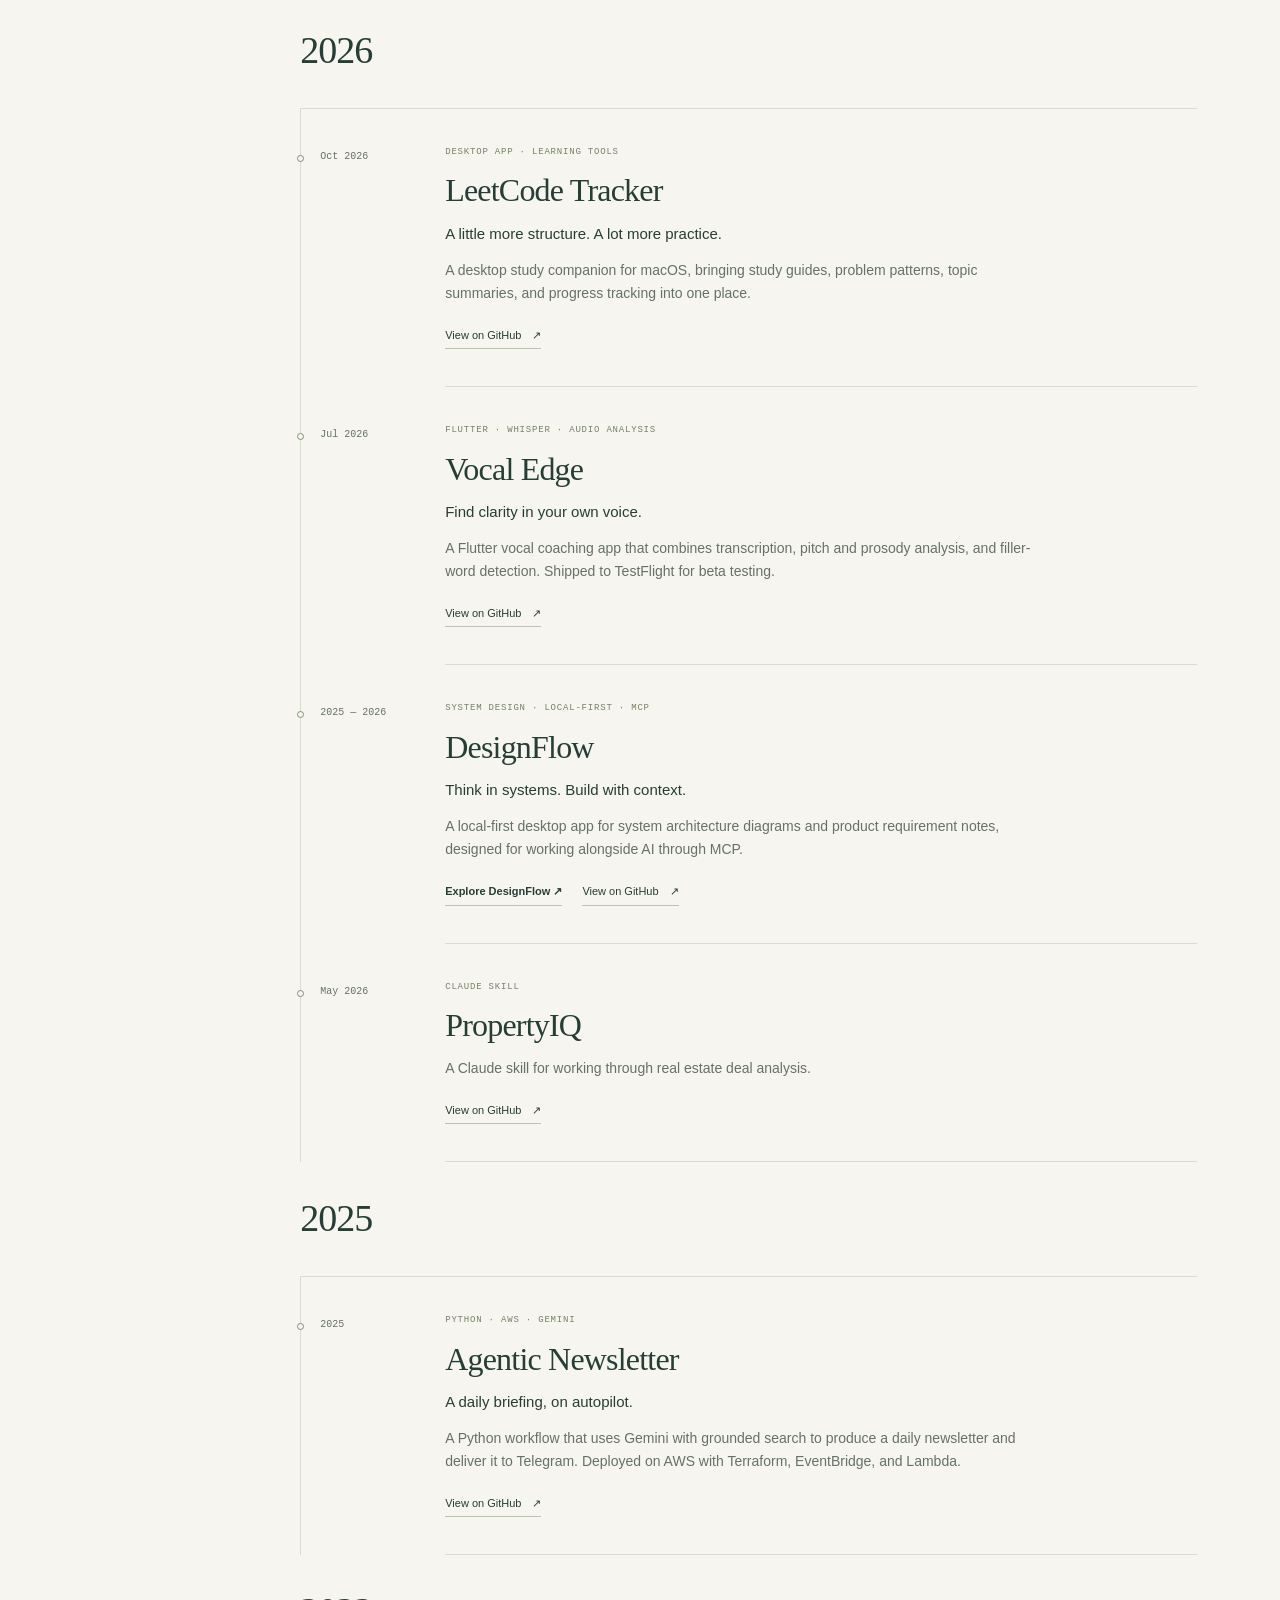
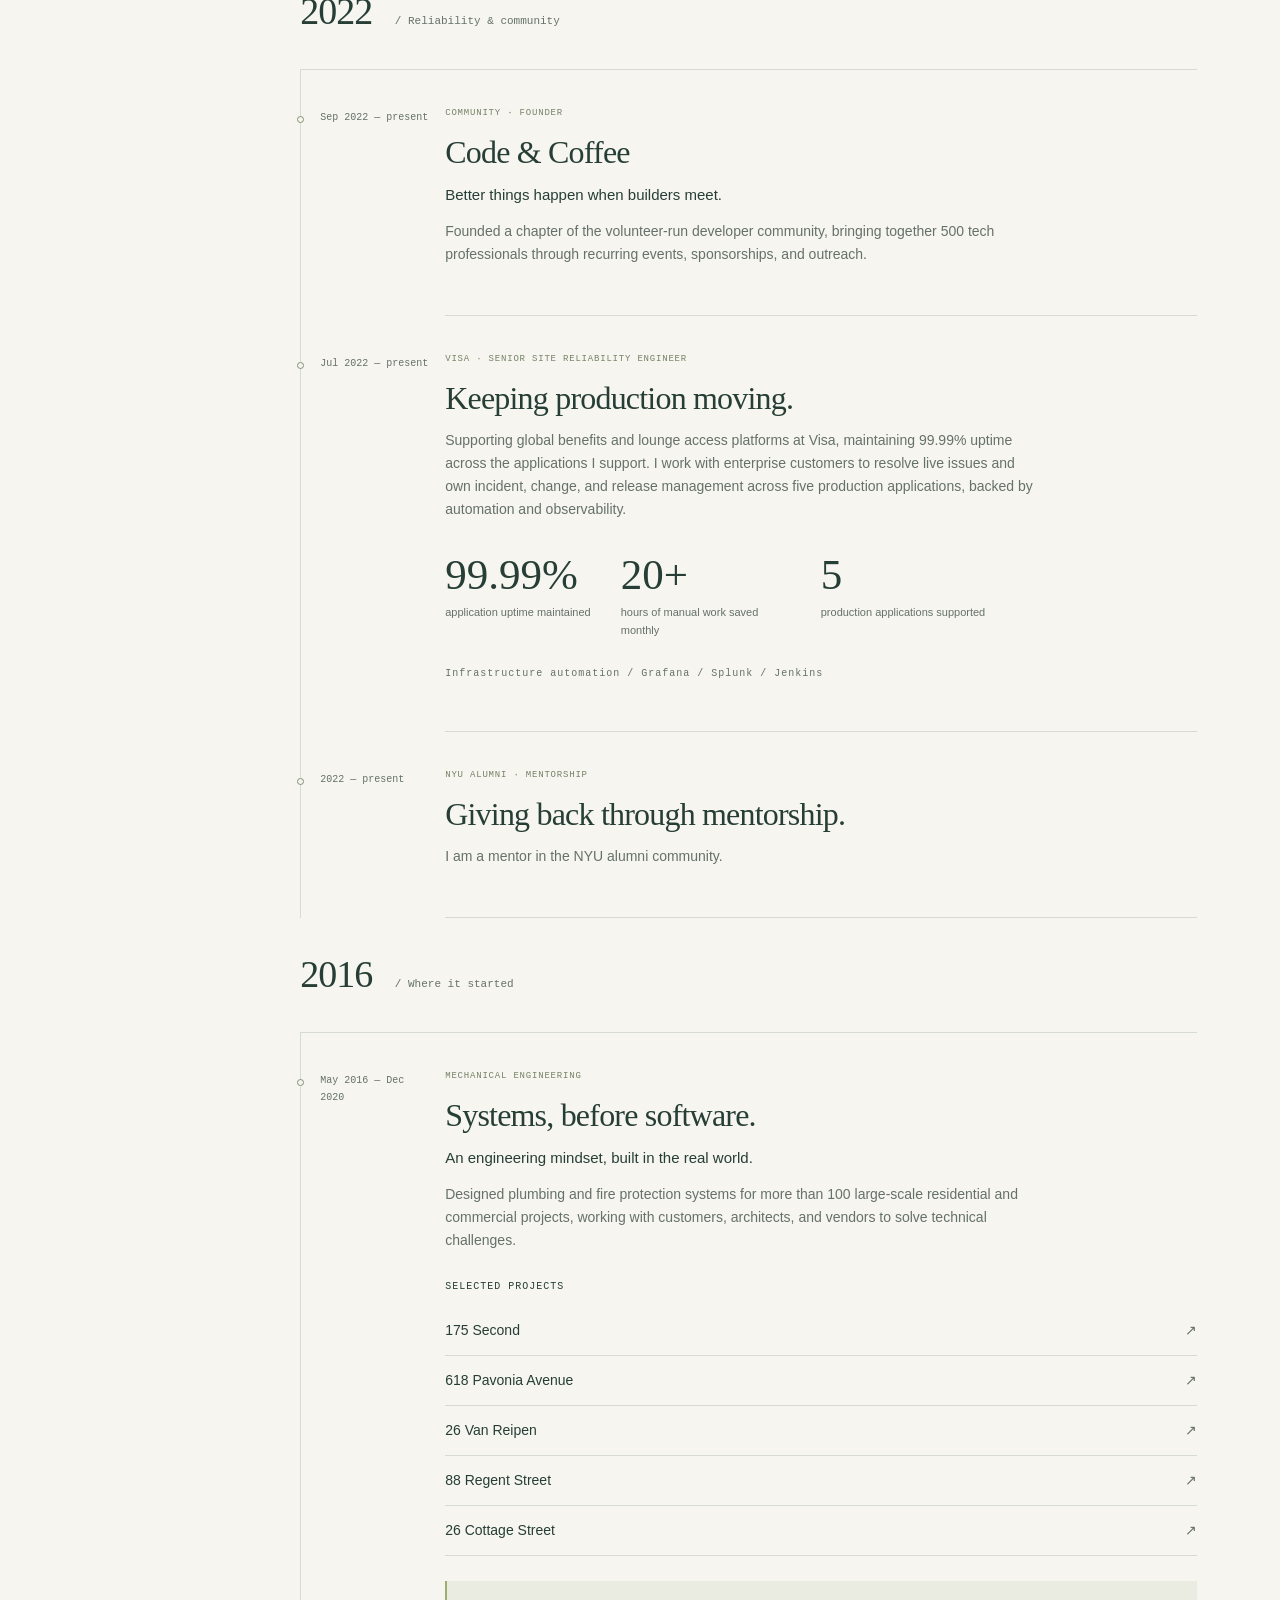
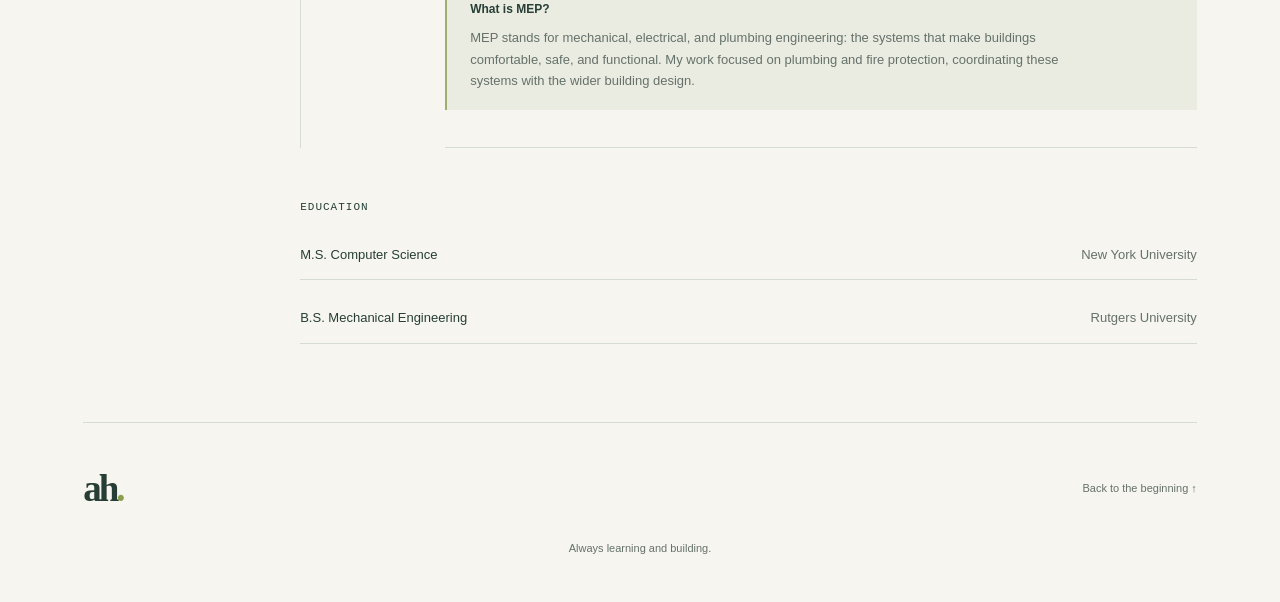
==== commit f8f455e9: "Expand About me to full width and remove decorative counter" ====
--- a/docs/aakashhathi_webpage/index.html
+++ b/docs/aakashhathi_webpage/index.html
@@ -1,6 +1,6 @@
 <!DOCTYPE html>
 
-<html lang="en"><head><meta charset="utf-8"/><meta content="width=device-width, initial-scale=1" name="viewport"/><title>Aakash Hathi — Engineer &amp; Builder</title><meta content="Aakash Hathi’s portfolio: production reliability, AI tools, cloud applications, and the engineering journey behind them." name="description"/><meta content="#f6f5ef" name="theme-color"/><link href="favicon.svg" rel="icon" type="image/svg+xml"/><link href="style.css" rel="stylesheet"/><script defer="" src="script.js"></script></head><body><a class="skip" href="#about">Skip to content</a><div aria-hidden="true" class="progress"></div><header><a aria-label="Aakash Hathi home" class="wordmark" href="#about">ah<span>.</span></a><nav aria-label="Social links"><a class="social-fill" href="https://github.com/ah20-dev" rel="noopener noreferrer" target="_blank"><svg aria-hidden="true" focusable="false" viewbox="0 0 24 24"><path d="M12 .8a11.4 11.4 0 0 0-3.6 22.2c.6.1.8-.2.8-.6v-2.1c-3.3.7-4-1.4-4-1.4-.5-1.4-1.3-1.8-1.3-1.8-1.1-.8.1-.8.1-.8 1.2.1 1.8 1.2 1.8 1.2 1.1 1.8 2.8 1.3 3.5 1 .1-.8.4-1.3.8-1.6-2.7-.3-5.5-1.3-5.5-6a4.7 4.7 0 0 1 1.2-3.2c-.1-.3-.5-1.5.1-3.1 0 0 1-.3 3.3 1.2a11.5 11.5 0 0 1 6 0c2.3-1.5 3.3-1.2 3.3-1.2.6 1.6.2 2.8.1 3.1a4.7 4.7 0 0 1 1.2 3.2c0 4.7-2.8 5.7-5.5 6 .4.4.8 1.1.8 2.2v3.3c0 .4.2.7.8.6A11.4 11.4 0 0 0 12 .8Z" fill="currentColor"></path></svg>GitHub <span>↗</span></a><a class="social-fill" href="https://www.linkedin.com/in/aakashhathi/" rel="noopener noreferrer" target="_blank"><svg aria-hidden="true" focusable="false" viewbox="0 0 24 24"><path d="M20.5 2h-17C2.7 2 2 2.7 2 3.5v17c0 .8.7 1.5 1.5 1.5h17c.8 0 1.5-.7 1.5-1.5v-17c0-.8-.7-1.5-1.5-1.5ZM8 19H5V9h3V19ZM6.5 7.7a1.8 1.8 0 1 1 0-3.6 1.8 1.8 0 0 1 0 3.6ZM19 19h-3v-4.9c0-1.2 0-2.7-1.7-2.7s-2 1.3-2 2.6v5h-3V9h2.9v1.4h.1c.4-.8 1.4-1.7 2.9-1.7 3.1 0 3.8 2 3.8 4.6V19Z" fill="currentColor"></path></svg>LinkedIn <span>↗</span></a></nav></header><main><section class="hero" id="about"><div class="hero-top"><span class="eyebrow"><i></i> About me</span><span class="edition">A WORK IN PROGRESS, ALWAYS.</span></div><h1>Aakash Hathi<span>Engineer. Builder.<br/><em>Customer-focused.</em></span></h1><div class="intro"><p>I’m a Senior Site Reliability Engineer at Visa, working with enterprise customers to troubleshoot production issues and translate technical challenges into practical solutions. I partner with customers, product owners, and developers to keep critical systems dependable. My path started in mechanical engineering and led to software, cloud infrastructure, and AI, where I build hands-on projects to explore new ways to solve real problems.</p></div><a class="scroll-link" href="#current">Explore my work <span>↓</span></a><div aria-hidden="true" class="hero-index">01 — ∞</div></section>
+<html lang="en"><head><meta charset="utf-8"/><meta content="width=device-width, initial-scale=1" name="viewport"/><title>Aakash Hathi — Engineer &amp; Builder</title><meta content="Aakash Hathi’s portfolio: production reliability, AI tools, cloud applications, and the engineering journey behind them." name="description"/><meta content="#f6f5ef" name="theme-color"/><link href="favicon.svg" rel="icon" type="image/svg+xml"/><link href="style.css?v=20261019-fullwidth" rel="stylesheet"/><script defer="" src="script.js"></script></head><body><a class="skip" href="#about">Skip to content</a><div aria-hidden="true" class="progress"></div><header><a aria-label="Aakash Hathi home" class="wordmark" href="#about">ah<span>.</span></a><nav aria-label="Social links"><a class="social-fill" href="https://github.com/ah20-dev" rel="noopener noreferrer" target="_blank"><svg aria-hidden="true" focusable="false" viewbox="0 0 24 24"><path d="M12 .8a11.4 11.4 0 0 0-3.6 22.2c.6.1.8-.2.8-.6v-2.1c-3.3.7-4-1.4-4-1.4-.5-1.4-1.3-1.8-1.3-1.8-1.1-.8.1-.8.1-.8 1.2.1 1.8 1.2 1.8 1.2 1.1 1.8 2.8 1.3 3.5 1 .1-.8.4-1.3.8-1.6-2.7-.3-5.5-1.3-5.5-6a4.7 4.7 0 0 1 1.2-3.2c-.1-.3-.5-1.5.1-3.1 0 0 1-.3 3.3 1.2a11.5 11.5 0 0 1 6 0c2.3-1.5 3.3-1.2 3.3-1.2.6 1.6.2 2.8.1 3.1a4.7 4.7 0 0 1 1.2 3.2c0 4.7-2.8 5.7-5.5 6 .4.4.8 1.1.8 2.2v3.3c0 .4.2.7.8.6A11.4 11.4 0 0 0 12 .8Z" fill="currentColor"></path></svg>GitHub <span>↗</span></a><a class="social-fill" href="https://www.linkedin.com/in/aakashhathi/" rel="noopener noreferrer" target="_blank"><svg aria-hidden="true" focusable="false" viewbox="0 0 24 24"><path d="M20.5 2h-17C2.7 2 2 2.7 2 3.5v17c0 .8.7 1.5 1.5 1.5h17c.8 0 1.5-.7 1.5-1.5v-17c0-.8-.7-1.5-1.5-1.5ZM8 19H5V9h3V19ZM6.5 7.7a1.8 1.8 0 1 1 0-3.6 1.8 1.8 0 0 1 0 3.6ZM19 19h-3v-4.9c0-1.2 0-2.7-1.7-2.7s-2 1.3-2 2.6v5h-3V9h2.9v1.4h.1c.4-.8 1.4-1.7 2.9-1.7 3.1 0 3.8 2 3.8 4.6V19Z" fill="currentColor"></path></svg>LinkedIn <span>↗</span></a></nav></header><main><section class="hero" id="about"><div class="hero-top"><span class="eyebrow"><i></i> About me</span><span class="edition">A WORK IN PROGRESS, ALWAYS.</span></div><h1>Aakash Hathi<span>Engineer. Builder.<br/><em>Customer-focused.</em></span></h1><div class="intro"><p>I’m a Senior Site Reliability Engineer at Visa, working with enterprise customers to troubleshoot production issues and translate technical challenges into practical solutions. I partner with customers, product owners, and developers to keep critical systems dependable. My path started in mechanical engineering and led to software, cloud infrastructure, and AI, where I build hands-on projects to explore new ways to solve real problems.</p></div><a class="scroll-link" href="#current">Explore my work <span>↓</span></a></section>
 <div class="journey"><aside class="rail"><span class="eyebrow">The journey</span><nav aria-label="Timeline"><a class="active" href="#current">Now</a><a href="#year-2026">2026</a><a href="#year-2025">2025</a><a href="#year-2022">2022</a><a href="#year-2016">2016</a></nav></aside><div class="timeline"><section aria-labelledby="current-heading" class="current" id="current"><div class="section-label"><span class="eyebrow">Deployed to Production</span><span class="live"><i></i> Live project</span></div><p class="project-timeframe">2025 — 2026</p><h2 id="current-heading">ToolScout<span>Better tools.<br/>Better decisions.</span></h2><p>A developer-tool intelligence platform that brings structured research and comparisons to AI coding assistants through MCP.</p><aside class="feature-note"><span class="eyebrow">New Feature</span><p><strong>Structured Search</strong> — a RAG bot grounded in our data, released in <time datetime="2026-10">October 2026</time>.</p></aside><div aria-label="ToolScout connects tool research to coding assistants through MCP" class="tool-visual"><div class="visual-top"><span>TOOLSCOUT / INTELLIGENCE LAYER</span><span>●</span></div><div class="flow"><span>Discover<br/><small>Developer tools</small></span><b>→</b><span>Understand<br/><small>Structured research</small></span><b>→</b><span>Build<br/><small>AI + MCP</small></span></div></div><div class="feature-bottom"><span>React / Node.js / PostgreSQL / AWS</span><a href="https://toolscout-ai.dev" rel="noopener noreferrer" target="_blank">Explore ToolScout ↗</a></div></section><div class="timeline-intro"><span>SELECTED WORK &amp; MILESTONES</span></div><section aria-labelledby="heading-2026" class="era" id="year-2026"><h2 class="year" id="heading-2026">2026</h2><article class="entry" data-date="2026-10"><div class="date"><span class="dot"></span><time datetime="2026-10">Oct 2026</time></div><div class="entry-body"><div class="eyebrow">Desktop app · Learning tools</div><h3>LeetCode Tracker</h3><p class="tagline">A little more structure. A lot more practice.</p><p>A desktop study companion for macOS, bringing study guides, problem patterns, topic summaries, and progress tracking into one place.</p><div class="links"><a href="https://github.com/ah20-dev/leetCode_Tracker" rel="noopener noreferrer" target="_blank">View on GitHub <span>↗</span></a></div></div></article><article class="entry" data-date="2026-07"><div class="date"><span class="dot"></span><time datetime="2026-07">Jul 2026</time></div><div class="entry-body"><div class="eyebrow">Flutter · Whisper · Audio analysis</div><h3>Vocal Edge</h3><p class="tagline">Find clarity in your own voice.</p><p>A Flutter vocal coaching app that combines transcription, pitch and prosody analysis, and filler-word detection. Shipped to TestFlight for beta testing.</p><div class="links"><a href="https://github.com/ah20-dev/vocalEdge" rel="noopener noreferrer" target="_blank">View on GitHub <span>↗</span></a></div></div></article><article class="entry" data-date="2025/2026"><div class="date"><span class="dot"></span><time datetime="2025">2025</time> — <time datetime="2026">2026</time></div><div class="entry-body"><div class="eyebrow">System design · Local-first · MCP</div><h3>DesignFlow</h3><p class="tagline">Think in systems. Build with context.</p><p>A local-first desktop app for system architecture diagrams and product requirement notes, designed for working alongside AI through MCP.</p><div class="links"><a class="primary-link" href="https://ah20-dev.github.io/designFlow-webpage/" rel="noopener noreferrer" target="_blank">Explore DesignFlow ↗</a><a href="https://github.com/ah20-dev/designFlow-webpage" rel="noopener noreferrer" target="_blank">View on GitHub <span>↗</span></a></div></div></article><article class="entry" data-date="2026-05"><div class="date"><span class="dot"></span><time datetime="2026-05">May 2026</time></div><div class="entry-body"><div class="eyebrow">Claude skill</div><h3>PropertyIQ</h3><p>A Claude skill for working through real estate deal analysis.</p><div class="links"><a href="https://github.com/ah20-dev/propertyiq" rel="noopener noreferrer" target="_blank">View on GitHub <span>↗</span></a></div></div></article></section><section aria-labelledby="heading-2025" class="era" id="year-2025"><h2 class="year" id="heading-2025">2025</h2><article class="entry" data-date="2025"><div class="date"><span class="dot"></span><time datetime="2025">2025</time></div><div class="entry-body"><div class="eyebrow">Python · AWS · Gemini</div><h3>Agentic Newsletter</h3><p class="tagline">A daily briefing, on autopilot.</p><p>A Python workflow that uses Gemini with grounded search to produce a daily newsletter and deliver it to Telegram. Deployed on AWS with Terraform, EventBridge, and Lambda.</p><div class="links"><a href="https://github.com/ah20-dev/ai-newsletter" rel="noopener noreferrer" target="_blank">View on GitHub <span>↗</span></a></div></div></article></section><section aria-labelledby="heading-2022" class="era" id="year-2022"><h2 class="year" id="heading-2022">2022<span> / Reliability &amp; community</span></h2>
 <article class="entry"><div class="date"><span class="dot"></span>Sep 2022 — present</div><div class="entry-body"><div class="eyebrow">Community · Founder</div><h3>Code &amp; Coffee</h3><p class="tagline">Better things happen when builders meet.</p><p>Founded a chapter of the volunteer-run developer community, bringing together 500 tech professionals through recurring events, sponsorships, and outreach.</p></div></article>
 <article class="entry"><div class="date"><span class="dot"></span>Jul 2022 — present</div><div class="entry-body"><div class="eyebrow">Visa · Senior Site Reliability Engineer</div><h3>Keeping production moving.</h3><p>Supporting global benefits and lounge access platforms at Visa, maintaining 99.99% uptime across the applications I support. I work with enterprise customers to resolve live issues and own incident, change, and release management across five production applications, backed by automation and observability.</p><div class="metrics"><div><strong>99.99%</strong><span>application uptime maintained</span></div><div><strong>20+</strong><span>hours of manual work saved monthly</span></div><div><strong>5</strong><span>production applications supported</span></div></div><p class="stack">Infrastructure automation / Grafana / Splunk / Jenkins</p></div></article>
--- a/docs/aakashhathi_webpage/style.css
+++ b/docs/aakashhathi_webpage/style.css
@@ -1,4 +1,4 @@
-:root{--paper:#f6f5ef;--ink:#263e36;--muted:#65716a;--line:#d6dcd2;--accent:#d9e8a1}*{box-sizing:border-box}html{scroll-behavior:smooth;scroll-padding-top:110px}body{margin:0;background:var(--paper);color:var(--ink);font-family:Arial,Helvetica,sans-serif;font-size:16px;line-height:1.65}a{color:inherit;text-decoration:none}a:focus-visible{outline:3px solid #6b8129;outline-offset:6px}a:hover{color:#697f33}header{height:96px;padding:0 6.5%;display:flex;justify-content:space-between;align-items:center;position:sticky;top:0;z-index:10;background:rgba(246,245,239,.95);border-bottom:1px solid var(--line);backdrop-filter:blur(14px)}.wordmark{font-family:Georgia,serif;font-size:37px;letter-spacing:-3px;font-weight:bold}.wordmark span{color:#8a9f4c}header nav{display:flex;gap:12px}header nav a{padding:9px 19px;border:1px solid var(--line);border-radius:6px;font-size:13px}header nav a span{margin-left:16px}.social-fill{background:var(--ink);color:var(--paper);border-color:var(--ink)}.social-fill:hover{background:#3d594d;color:white}.progress{position:fixed;left:0;top:0;height:3px;width:100%;transform:scaleX(0);transform-origin:left;background:#8ba444;z-index:20}.hero{position:relative;padding:65px 0 68px;max-width:1180px;margin:auto}.hero-top{display:flex;justify-content:space-between;align-items:center}.eyebrow,.edition,.timeline-intro,.rail-note,.date,.stack,.feature-bottom>span,.visual-top{font-family:monospace;font-size:11px;letter-spacing:1px}.eyebrow{text-transform:uppercase;display:block}.eyebrow i,.live i{display:inline-block;width:7px;height:7px;border-radius:50%;background:#839b43;margin-right:8px}.edition{font-size:10px;color:var(--muted)}h1{font-family:Georgia,'Times New Roman',serif;font-size:clamp(42px,5.5vw,76px);font-weight:400;line-height:1.07;letter-spacing:-3.5px;margin:42px 0 26px}h1>span{display:block;font-size:clamp(50px,6.4vw,88px);margin-top:14px}h1 em{font-weight:400;color:#758664}.intro{max-width:850px;margin-top:32px}.intro p{margin:0;color:#56635b;font-size:15px;line-height:1.85}.scroll-link{display:inline-flex;gap:40px;align-items:center;margin-top:34px;font-size:12px;font-weight:bold}.scroll-link span{display:grid;place-items:center;width:34px;height:34px;border-radius:50%;border:1px solid #c5cec0}.hero-index{position:absolute;right:0;bottom:63px;font-family:Georgia,serif;font-style:italic;font-size:35px;color:#9ba58e}.journey{border-top:1px solid var(--line);max-width:1180px;margin:0 auto;display:grid;grid-template-columns:185px minmax(0,1fr);gap:32px;padding-top:58px}.rail{position:sticky;top:140px;align-self:start}.rail nav{display:flex;flex-direction:column;gap:10px;margin:25px 0}.rail nav a{font-size:13px;color:var(--muted);padding-left:17px;border-left:2px solid var(--line)}.rail nav a.active{border-color:var(--ink);color:var(--ink);font-weight:bold}.rail-note{display:block;color:#7b857c;font-size:10px;line-height:1.9;letter-spacing:0}.current{padding:35px 38px;background:var(--ink);color:#f5f7ec;border-radius:4px}.section-label{display:flex;justify-content:space-between;gap:10px}.current .eyebrow{color:#c3d1b8}.live{font-size:11px}.current h2{font-family:Georgia,serif;font-weight:400;font-size:25px;line-height:1.15;margin:28px 0 20px}.current h2 span{display:block;font-size:clamp(30px,4vw,48px);margin-top:12px;letter-spacing:-1px}.current>p{color:#ced8ce;max-width:540px;font-size:14px}.tool-visual{border:1px solid #587065;margin:30px 0 25px;border-radius:4px;background:linear-gradient(115deg,#334d40,#263e36);padding:17px 20px}.visual-top{display:flex;justify-content:space-between;color:#aabe9f;font-size:9px}.flow{display:flex;align-items:center;justify-content:space-between;gap:10px;padding:27px 0 18px}.flow>span{font-family:Georgia,serif;font-size:24px;line-height:1.4}.flow small{font-family:Arial,sans-serif;font-size:10px;color:#b8c9b5}.flow b{font-weight:normal;color:#b5cd83}.feature-bottom{display:flex;justify-content:space-between;align-items:center;gap:14px}.feature-bottom>span{font-size:9px;letter-spacing:0;color:#b8c9b5}.feature-bottom a{font-size:12px;background:var(--accent);color:#263e36;border-radius:4px;padding:10px 14px;white-space:nowrap}.timeline-intro{display:flex;justify-content:space-between;font-size:9px;margin:58px 0 8px;color:var(--muted)}.era{scroll-margin-top:110px}.year{font-size:38px;letter-spacing:-1px;font-family:Georgia,serif;font-weight:400;margin:0;padding:25px 0 26px;border-bottom:1px solid var(--line)}.year span{font-family:monospace;font-size:11px;letter-spacing:0;color:var(--muted);margin-left:16px}.entry{display:grid;grid-template-columns:145px minmax(0,1fr);position:relative}.date{padding:40px 13px 0 19px;position:relative;font-size:10px;letter-spacing:0;color:var(--muted);border-left:1px solid var(--line)}.dot{width:7px;height:7px;position:absolute;top:46px;left:-4px;border-radius:50%;background:var(--paper);border:1px solid #819075}.entry-body{padding:36px 0 37px;border-bottom:1px solid var(--line)}.entry-body>.eyebrow{font-size:9px;color:#758267;letter-spacing:.8px}h3{font-family:Georgia,serif;font-weight:400;font-size:32px;line-height:1.2;letter-spacing:-.8px;margin:12px 0 12px}.entry-body p{font-size:14px;color:var(--muted);max-width:590px;margin:12px 0}.entry-body .tagline{font-size:15px;color:var(--ink)}.links{display:flex;gap:20px;flex-wrap:wrap;font-size:11px;margin-top:21px}.links a{border-bottom:1px solid #bac4ae;padding-bottom:4px}.links a span{margin-left:8px}.primary-link{font-weight:bold}.metrics{display:flex;flex-wrap:wrap;gap:30px;margin:26px 0}.metrics>div{max-width:170px}.metrics strong{font-size:43px;font-family:Georgia,serif;line-height:1.3;font-weight:400}.metrics span{display:block;font-size:11px;color:var(--muted)}.entry-body .stack{font-size:10px}.mep{background:#eaece1;border-left:2px solid #9cae70;padding:19px 23px;margin-top:25px}.mep h4{font-size:12px;margin:0}.mep p{font-size:13px;margin:7px 0 0}.education{padding:50px 0 65px}.education h2{font-family:Georgia,serif;font-weight:400;font-size:30px}.education p{font-size:13px;padding:14px 0;border-bottom:1px solid var(--line);display:flex;justify-content:space-between;gap:20px}.education p span{color:var(--muted)}footer{max-width:1180px;margin:auto;border-top:1px solid var(--line);padding:35px 0 45px;display:flex;align-items:center;justify-content:space-between}footer>div{display:flex;align-items:center;gap:25px}footer p,footer>a{font-size:11px;color:var(--muted)}.skip{position:fixed;left:15px;top:-80px;z-index:50;background:var(--ink);color:white;padding:10px}.skip:focus{top:10px}@media(min-width:1450px){.hero{padding-top:85px;padding-bottom:85px}}@media(max-width:1320px){.hero,.journey,footer{margin-left:6.5%;margin-right:6.5%}}@media(max-width:850px){.journey{grid-template-columns:100px minmax(0,1fr);gap:22px}.entry{grid-template-columns:1fr}.date{border:0;padding:30px 0 0}.dot{display:none}.entry-body{padding-top:14px}.current{padding:28px}.feature-bottom{flex-wrap:wrap}.intro{gap:28px}.hero-index{display:none}.flow>span{font-size:20px}.flow small{font-size:9px}.edition{display:none}}@media(max-width:600px){header{height:76px;padding:0 6%}header nav a{padding:7px 12px}header nav a span{margin-left:7px}.hero{padding-top:38px;padding-bottom:40px}h1{letter-spacing:-2px;margin-top:29px}h1>span{font-size:48px;letter-spacing:-2px}.intro{grid-template-columns:1fr;gap:14px}.intro p{font-size:14px}.journey{display:block;padding-top:28px}.rail{position:static;margin-bottom:28px}.rail>.eyebrow,.rail-note{display:none}.rail nav{flex-direction:row;justify-content:space-between;gap:8px;margin:0}.rail nav a{padding-left:0;border-left:0;border-bottom:2px solid var(--line);font-size:11px;padding-bottom:7px}.rail nav a.active{border-color:var(--ink)}.current{padding:24px 20px}.current h2 span{font-size:37px}.current .eyebrow{font-size:9px}.live{font-size:9px}.tool-visual{padding:13px 12px}.visual-top{font-size:7px}.flow{gap:5px}.flow>span{font-size:17px}.flow small{font-size:8px}.feature-bottom{gap:18px}.timeline-intro{font-size:8px;margin-top:40px}.year span{font-size:9px;margin-left:8px}.entry-body{padding-bottom:30px}.year{font-size:33px}.education p{display:block}.education p span{display:block;margin-top:5px}footer>div{display:block}footer{gap:20px}.metrics{gap:30px}}@media(prefers-reduced-motion:reduce){html{scroll-behavior:auto}*{transition:none!important}}
+:root{--paper:#f6f5ef;--ink:#263e36;--muted:#65716a;--line:#d6dcd2;--accent:#d9e8a1}*{box-sizing:border-box}html{scroll-behavior:smooth;scroll-padding-top:110px}body{margin:0;background:var(--paper);color:var(--ink);font-family:Arial,Helvetica,sans-serif;font-size:16px;line-height:1.65}a{color:inherit;text-decoration:none}a:focus-visible{outline:3px solid #6b8129;outline-offset:6px}a:hover{color:#697f33}header{height:96px;padding:0 6.5%;display:flex;justify-content:space-between;align-items:center;position:sticky;top:0;z-index:10;background:rgba(246,245,239,.95);border-bottom:1px solid var(--line);backdrop-filter:blur(14px)}.wordmark{font-family:Georgia,serif;font-size:37px;letter-spacing:-3px;font-weight:bold}.wordmark span{color:#8a9f4c}header nav{display:flex;gap:12px}header nav a{padding:9px 19px;border:1px solid var(--line);border-radius:6px;font-size:13px}header nav a span{margin-left:16px}.social-fill{background:var(--ink);color:var(--paper);border-color:var(--ink)}.social-fill:hover{background:#3d594d;color:white}.progress{position:fixed;left:0;top:0;height:3px;width:100%;transform:scaleX(0);transform-origin:left;background:#8ba444;z-index:20}.hero{position:relative;padding:65px 0 68px;max-width:1180px;margin:auto}.hero-top{display:flex;justify-content:space-between;align-items:center}.eyebrow,.edition,.timeline-intro,.rail-note,.date,.stack,.feature-bottom>span,.visual-top{font-family:monospace;font-size:11px;letter-spacing:1px}.eyebrow{text-transform:uppercase;display:block}.eyebrow i,.live i{display:inline-block;width:7px;height:7px;border-radius:50%;background:#839b43;margin-right:8px}.edition{font-size:10px;color:var(--muted)}h1{font-family:Georgia,'Times New Roman',serif;font-size:clamp(42px,5.5vw,76px);font-weight:400;line-height:1.07;letter-spacing:-3.5px;margin:42px 0 26px}h1>span{display:block;font-size:clamp(50px,6.4vw,88px);margin-top:14px}h1 em{font-weight:400;color:#758664}.intro{display:block;width:100%;max-width:none;margin-top:32px}.intro p{margin:0;color:#56635b;font-size:15px;line-height:1.85}.scroll-link{display:inline-flex;gap:40px;align-items:center;margin-top:34px;font-size:12px;font-weight:bold}.scroll-link span{display:grid;place-items:center;width:34px;height:34px;border-radius:50%;border:1px solid #c5cec0}.hero-index{position:absolute;right:0;bottom:63px;font-family:Georgia,serif;font-style:italic;font-size:35px;color:#9ba58e}.journey{border-top:1px solid var(--line);max-width:1180px;margin:0 auto;display:grid;grid-template-columns:185px minmax(0,1fr);gap:32px;padding-top:58px}.rail{position:sticky;top:140px;align-self:start}.rail nav{display:flex;flex-direction:column;gap:10px;margin:25px 0}.rail nav a{font-size:13px;color:var(--muted);padding-left:17px;border-left:2px solid var(--line)}.rail nav a.active{border-color:var(--ink);color:var(--ink);font-weight:bold}.rail-note{display:block;color:#7b857c;font-size:10px;line-height:1.9;letter-spacing:0}.current{padding:35px 38px;background:var(--ink);color:#f5f7ec;border-radius:4px}.section-label{display:flex;justify-content:space-between;gap:10px}.current .eyebrow{color:#c3d1b8}.live{font-size:11px}.current h2{font-family:Georgia,serif;font-weight:400;font-size:25px;line-height:1.15;margin:28px 0 20px}.current h2 span{display:block;font-size:clamp(30px,4vw,48px);margin-top:12px;letter-spacing:-1px}.current>p{color:#ced8ce;max-width:540px;font-size:14px}.tool-visual{border:1px solid #587065;margin:30px 0 25px;border-radius:4px;background:linear-gradient(115deg,#334d40,#263e36);padding:17px 20px}.visual-top{display:flex;justify-content:space-between;color:#aabe9f;font-size:9px}.flow{display:flex;align-items:center;justify-content:space-between;gap:10px;padding:27px 0 18px}.flow>span{font-family:Georgia,serif;font-size:24px;line-height:1.4}.flow small{font-family:Arial,sans-serif;font-size:10px;color:#b8c9b5}.flow b{font-weight:normal;color:#b5cd83}.feature-bottom{display:flex;justify-content:space-between;align-items:center;gap:14px}.feature-bottom>span{font-size:9px;letter-spacing:0;color:#b8c9b5}.feature-bottom a{font-size:12px;background:var(--accent);color:#263e36;border-radius:4px;padding:10px 14px;white-space:nowrap}.timeline-intro{display:flex;justify-content:space-between;font-size:9px;margin:58px 0 8px;color:var(--muted)}.era{scroll-margin-top:110px}.year{font-size:38px;letter-spacing:-1px;font-family:Georgia,serif;font-weight:400;margin:0;padding:25px 0 26px;border-bottom:1px solid var(--line)}.year span{font-family:monospace;font-size:11px;letter-spacing:0;color:var(--muted);margin-left:16px}.entry{display:grid;grid-template-columns:145px minmax(0,1fr);position:relative}.date{padding:40px 13px 0 19px;position:relative;font-size:10px;letter-spacing:0;color:var(--muted);border-left:1px solid var(--line)}.dot{width:7px;height:7px;position:absolute;top:46px;left:-4px;border-radius:50%;background:var(--paper);border:1px solid #819075}.entry-body{padding:36px 0 37px;border-bottom:1px solid var(--line)}.entry-body>.eyebrow{font-size:9px;color:#758267;letter-spacing:.8px}h3{font-family:Georgia,serif;font-weight:400;font-size:32px;line-height:1.2;letter-spacing:-.8px;margin:12px 0 12px}.entry-body p{font-size:14px;color:var(--muted);max-width:590px;margin:12px 0}.entry-body .tagline{font-size:15px;color:var(--ink)}.links{display:flex;gap:20px;flex-wrap:wrap;font-size:11px;margin-top:21px}.links a{border-bottom:1px solid #bac4ae;padding-bottom:4px}.links a span{margin-left:8px}.primary-link{font-weight:bold}.metrics{display:flex;flex-wrap:wrap;gap:30px;margin:26px 0}.metrics>div{max-width:170px}.metrics strong{font-size:43px;font-family:Georgia,serif;line-height:1.3;font-weight:400}.metrics span{display:block;font-size:11px;color:var(--muted)}.entry-body .stack{font-size:10px}.mep{background:#eaece1;border-left:2px solid #9cae70;padding:19px 23px;margin-top:25px}.mep h4{font-size:12px;margin:0}.mep p{font-size:13px;margin:7px 0 0}.education{padding:50px 0 65px}.education h2{font-family:Georgia,serif;font-weight:400;font-size:30px}.education p{font-size:13px;padding:14px 0;border-bottom:1px solid var(--line);display:flex;justify-content:space-between;gap:20px}.education p span{color:var(--muted)}footer{max-width:1180px;margin:auto;border-top:1px solid var(--line);padding:35px 0 45px;display:flex;align-items:center;justify-content:space-between}footer>div{display:flex;align-items:center;gap:25px}footer p,footer>a{font-size:11px;color:var(--muted)}.skip{position:fixed;left:15px;top:-80px;z-index:50;background:var(--ink);color:white;padding:10px}.skip:focus{top:10px}@media(min-width:1450px){.hero{padding-top:85px;padding-bottom:85px}}@media(max-width:1320px){.hero,.journey,footer{margin-left:6.5%;margin-right:6.5%}}@media(max-width:850px){.journey{grid-template-columns:100px minmax(0,1fr);gap:22px}.entry{grid-template-columns:1fr}.date{border:0;padding:30px 0 0}.dot{display:none}.entry-body{padding-top:14px}.current{padding:28px}.feature-bottom{flex-wrap:wrap}.intro{gap:28px}.hero-index{display:none}.flow>span{font-size:20px}.flow small{font-size:9px}.edition{display:none}}@media(max-width:600px){header{height:76px;padding:0 6%}header nav a{padding:7px 12px}header nav a span{margin-left:7px}.hero{padding-top:38px;padding-bottom:40px}h1{letter-spacing:-2px;margin-top:29px}h1>span{font-size:48px;letter-spacing:-2px}.intro{grid-template-columns:1fr;gap:14px}.intro p{font-size:14px}.journey{display:block;padding-top:28px}.rail{position:static;margin-bottom:28px}.rail>.eyebrow,.rail-note{display:none}.rail nav{flex-direction:row;justify-content:space-between;gap:8px;margin:0}.rail nav a{padding-left:0;border-left:0;border-bottom:2px solid var(--line);font-size:11px;padding-bottom:7px}.rail nav a.active{border-color:var(--ink)}.current{padding:24px 20px}.current h2 span{font-size:37px}.current .eyebrow{font-size:9px}.live{font-size:9px}.tool-visual{padding:13px 12px}.visual-top{font-size:7px}.flow{gap:5px}.flow>span{font-size:17px}.flow small{font-size:8px}.feature-bottom{gap:18px}.timeline-intro{font-size:8px;margin-top:40px}.year span{font-size:9px;margin-left:8px}.entry-body{padding-bottom:30px}.year{font-size:33px}.education p{display:block}.education p span{display:block;margin-top:5px}footer>div{display:block}footer{gap:20px}.metrics{gap:30px}}@media(prefers-reduced-motion:reduce){html{scroll-behavior:auto}*{transition:none!important}}
 
 header nav a{display:inline-flex;align-items:center;gap:8px}header nav a svg{width:16px;height:16px;flex:none}header nav a span{margin-left:6px}.project-timeframe{font-family:monospace;font-size:12px!important;letter-spacing:1px;margin-top:23px!important;margin-bottom:-12px!important}footer{flex-wrap:wrap}footer>p{flex-basis:100%;text-align:center;margin:20px 0 0}@media(max-width:600px){header nav a{gap:6px;padding:7px 10px}.section-label{flex-wrap:wrap}}
 
